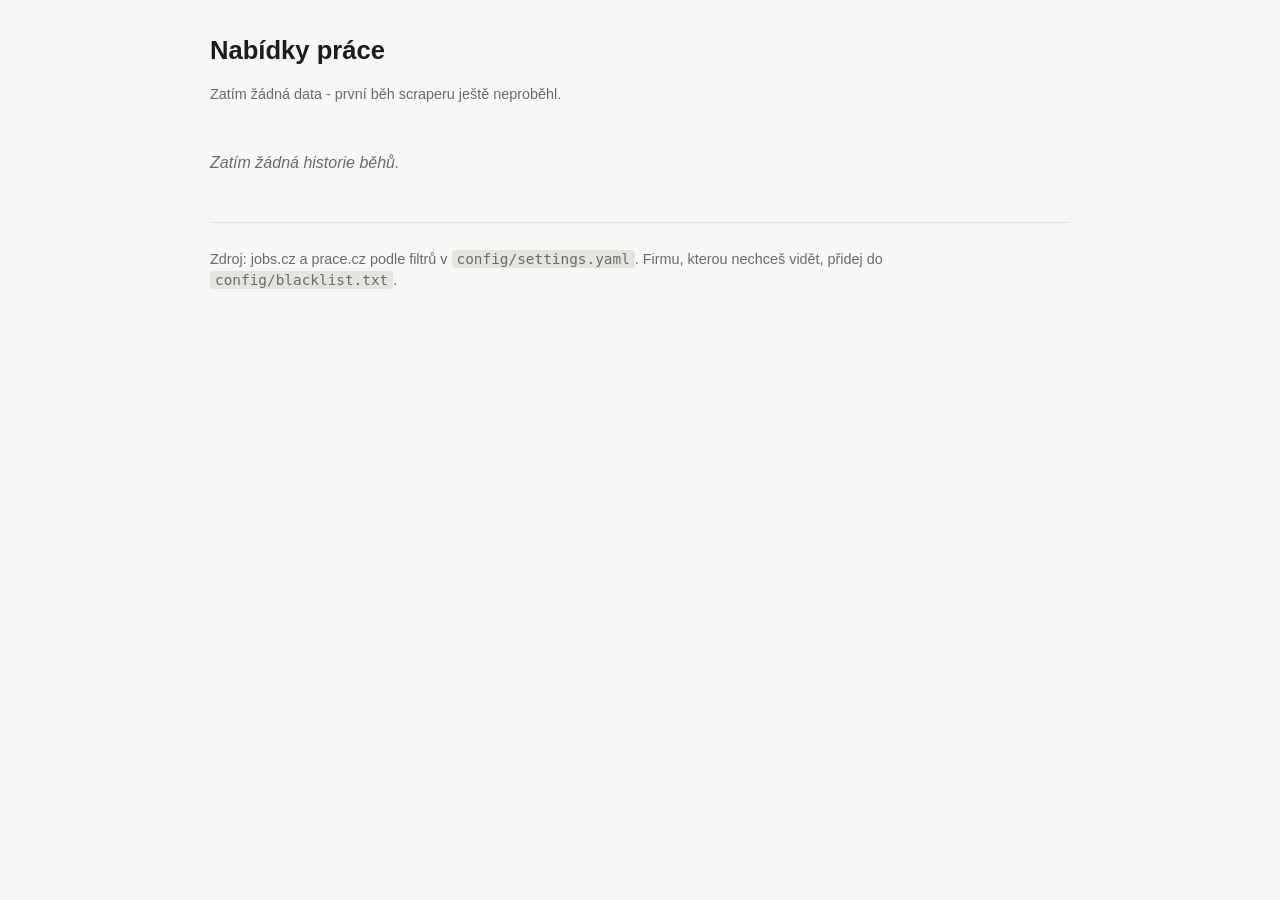
==== site/index.html @ 8fa815a4 "Add job offer watcher for jobs.cz and prace.cz - Scraper tracks previously-seen offer IDs (not exact" ====
<!doctype html>
<html lang="cs">
<head>
<meta charset="utf-8">
<meta name="viewport" content="width=device-width, initial-scale=1">
<title>Nabídky práce</title>
<link rel="stylesheet" href="style.css">
</head>
<body>
<header>
  <h1>Nabídky práce</h1>
  <p id="meta" class="muted">Načítám...</p>
</header>

<div id="warnings"></div>

<main id="runs"></main>

<footer class="muted">
  <p>
    Zdroj: jobs.cz a prace.cz podle filtrů v <code>config/settings.yaml</code>.
    Firmu, kterou nechceš vidět, přidej do <code>config/blacklist.txt</code>.
  </p>
</footer>

<script src="app.js"></script>
</body>
</html>
---- site/style.css ----
:root {
  --bg: #f7f7f5;
  --card: #ffffff;
  --text: #1c1c1c;
  --muted: #6b6b6b;
  --border: #e4e4e0;
  --accent: #b45309;
  --badge-jobscz: #1d4ed8;
  --badge-pracecz: #0f766e;
  --warn-bg: #fef3c7;
  --warn-text: #92400e;
}

@media (prefers-color-scheme: dark) {
  :root {
    --bg: #16161a;
    --card: #1f1f24;
    --text: #eaeaea;
    --muted: #9a9a9a;
    --border: #333338;
    --accent: #f59e0b;
    --badge-jobscz: #60a5fa;
    --badge-pracecz: #2dd4bf;
    --warn-bg: #3f2d05;
    --warn-text: #fcd34d;
  }
}

* { box-sizing: border-box; }

body {
  margin: 0;
  padding: 0 16px 48px;
  background: var(--bg);
  color: var(--text);
  font-family: -apple-system, BlinkMacSystemFont, "Segoe UI", Roboto, sans-serif;
  line-height: 1.45;
}

header {
  max-width: 860px;
  margin: 0 auto;
  padding: 32px 0 8px;
}

h1 { margin: 0 0 4px; font-size: 1.6rem; }

.muted { color: var(--muted); font-size: 0.9rem; }

main, #warnings { max-width: 860px; margin: 0 auto; }

.warning-banner {
  background: var(--warn-bg);
  color: var(--warn-text);
  border-radius: 8px;
  padding: 10px 14px;
  margin: 12px 0;
  font-size: 0.9rem;
}

.run-group {
  margin-top: 28px;
}

.run-group h2 {
  font-size: 1rem;
  font-weight: 600;
  color: var(--muted);
  border-bottom: 1px solid var(--border);
  padding-bottom: 6px;
  margin-bottom: 10px;
}

.offer {
  display: block;
  background: var(--card);
  border: 1px solid var(--border);
  border-radius: 10px;
  padding: 12px 14px;
  margin-bottom: 8px;
  text-decoration: none;
  color: var(--text);
}

.offer:hover { border-color: var(--accent); }

.offer-title { font-weight: 600; margin-bottom: 2px; }

.offer-meta { font-size: 0.85rem; color: var(--muted); }

.badge {
  display: inline-block;
  font-size: 0.72rem;
  font-weight: 600;
  padding: 1px 7px;
  border-radius: 999px;
  color: #fff;
  margin-right: 6px;
  vertical-align: middle;
}

.badge-jobscz { background: var(--badge-jobscz); }
.badge-pracecz { background: var(--badge-pracecz); }

.empty {
  color: var(--muted);
  font-style: italic;
  padding: 8px 0;
}

footer {
  max-width: 860px;
  margin: 40px auto 0;
  border-top: 1px solid var(--border);
  padding-top: 12px;
  font-size: 0.8rem;
}

code {
  background: var(--border);
  padding: 1px 5px;
  border-radius: 4px;
}
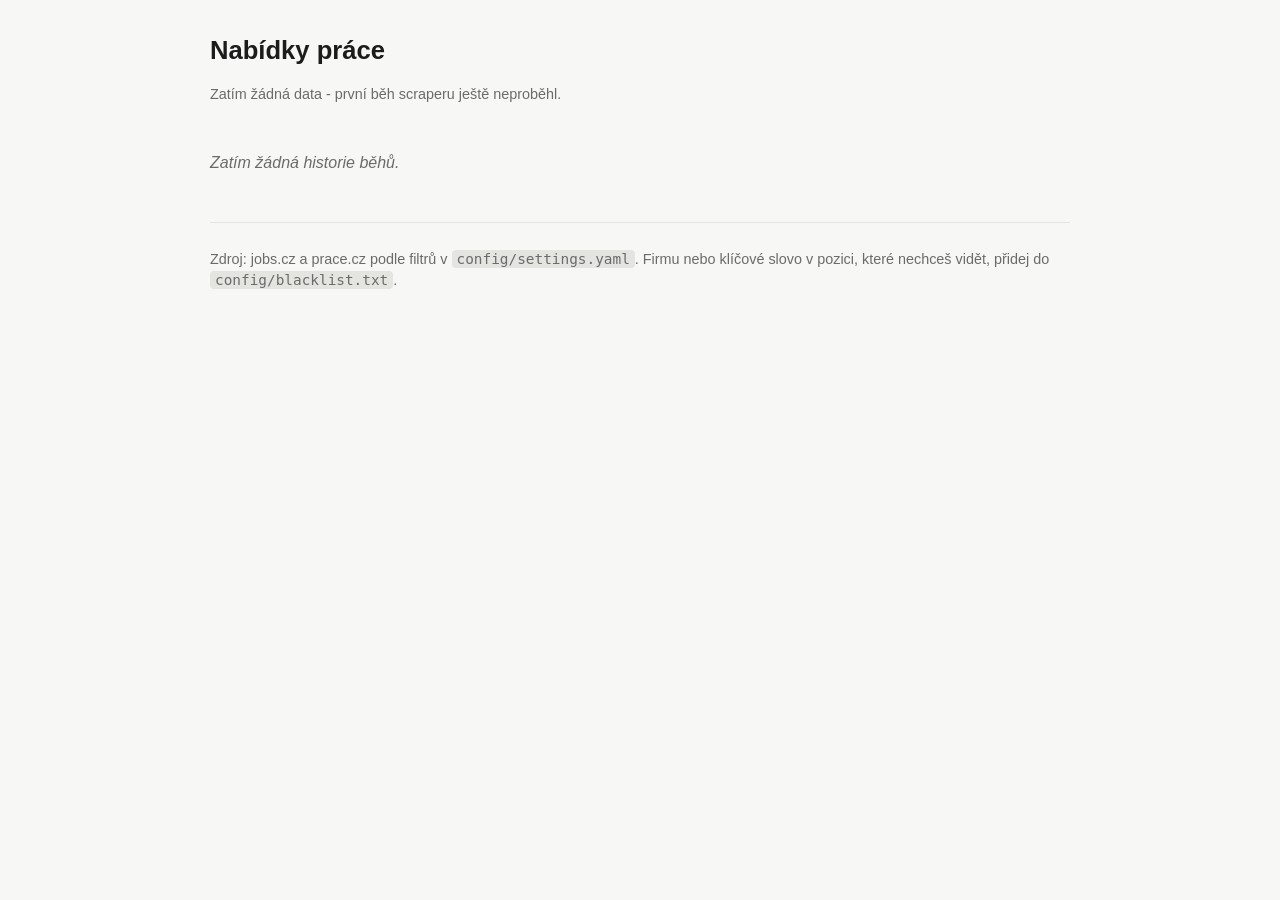
==== commit bb86c465: "Generalize blacklist to match job title as well as employer config/blacklist.txt now blocks an offer" ====
--- a/site/index.html
+++ b/site/index.html
@@ -19,7 +19,7 @@
 <footer class="muted">
   <p>
     Zdroj: jobs.cz a prace.cz podle filtrů v <code>config/settings.yaml</code>.
-    Firmu, kterou nechceš vidět, přidej do <code>config/blacklist.txt</code>.
+    Firmu nebo klíčové slovo v pozici, které nechceš vidět, přidej do <code>config/blacklist.txt</code>.
   </p>
 </footer>
 
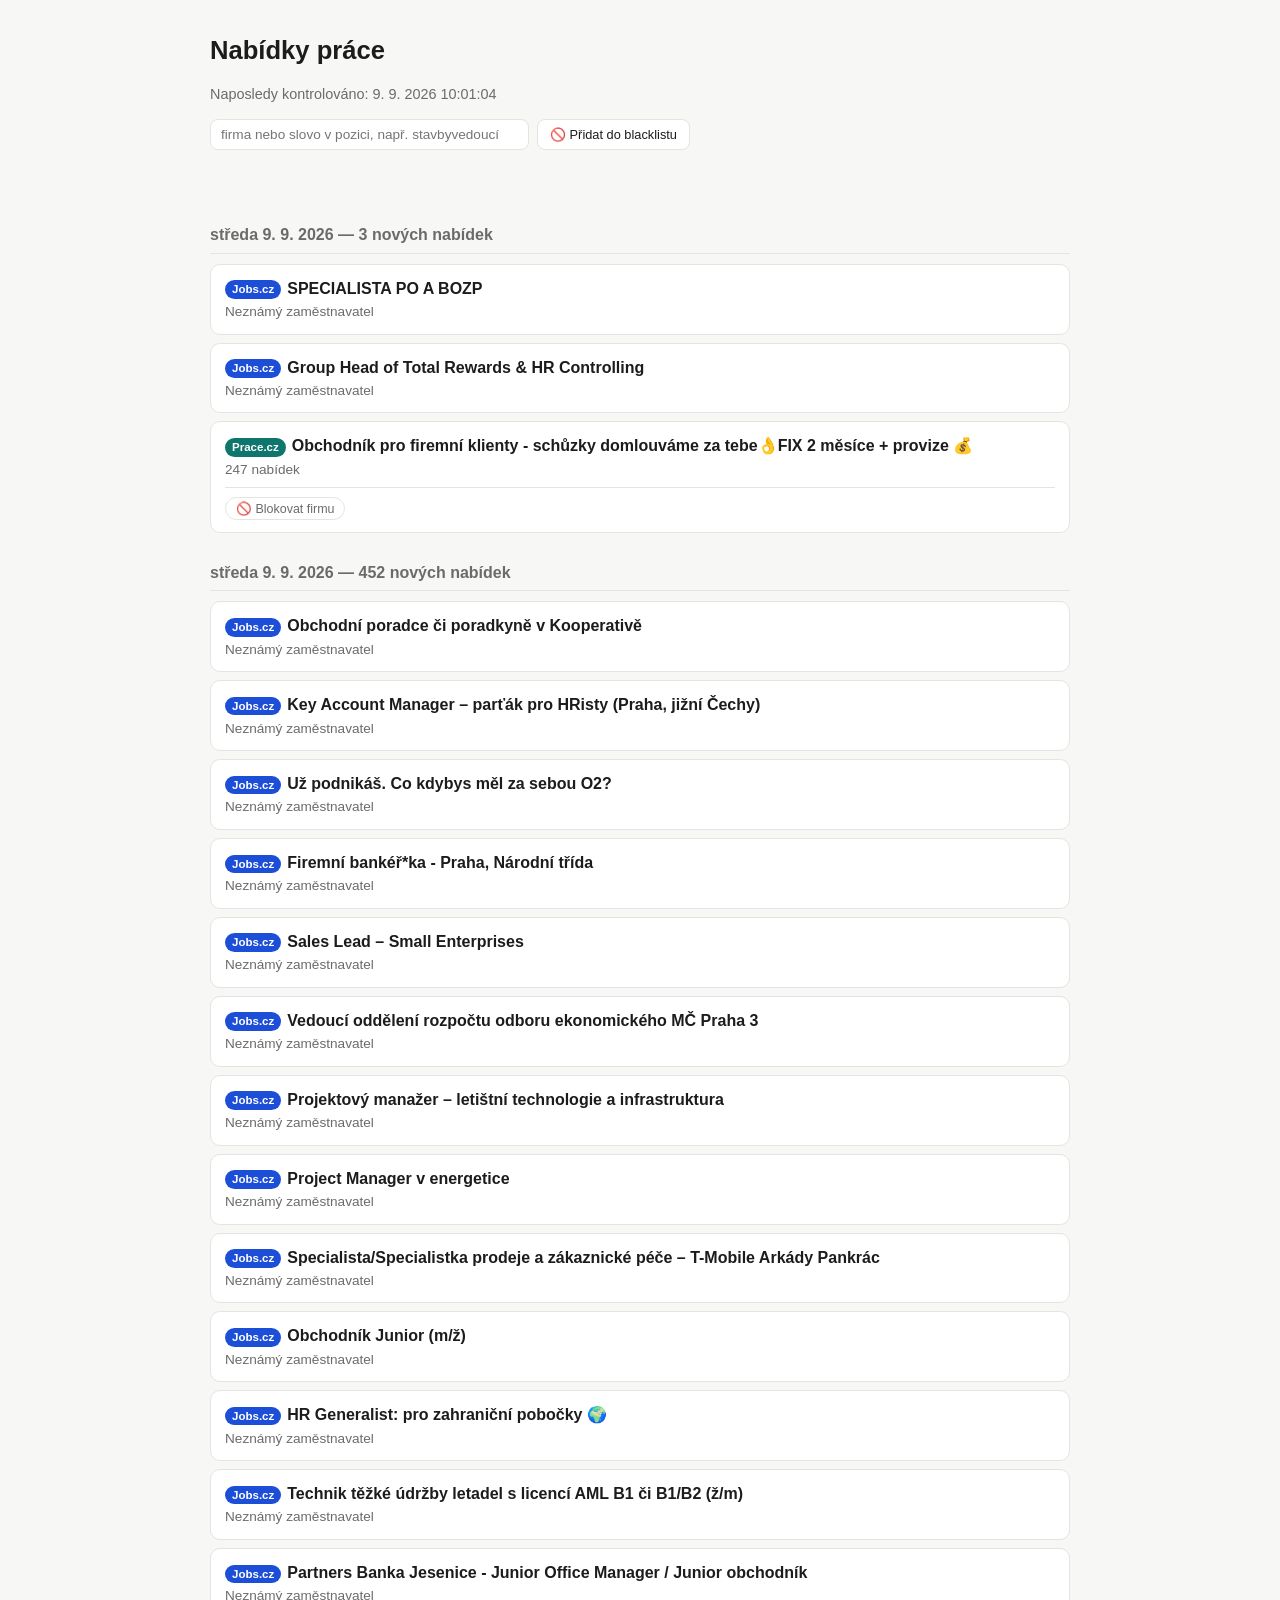
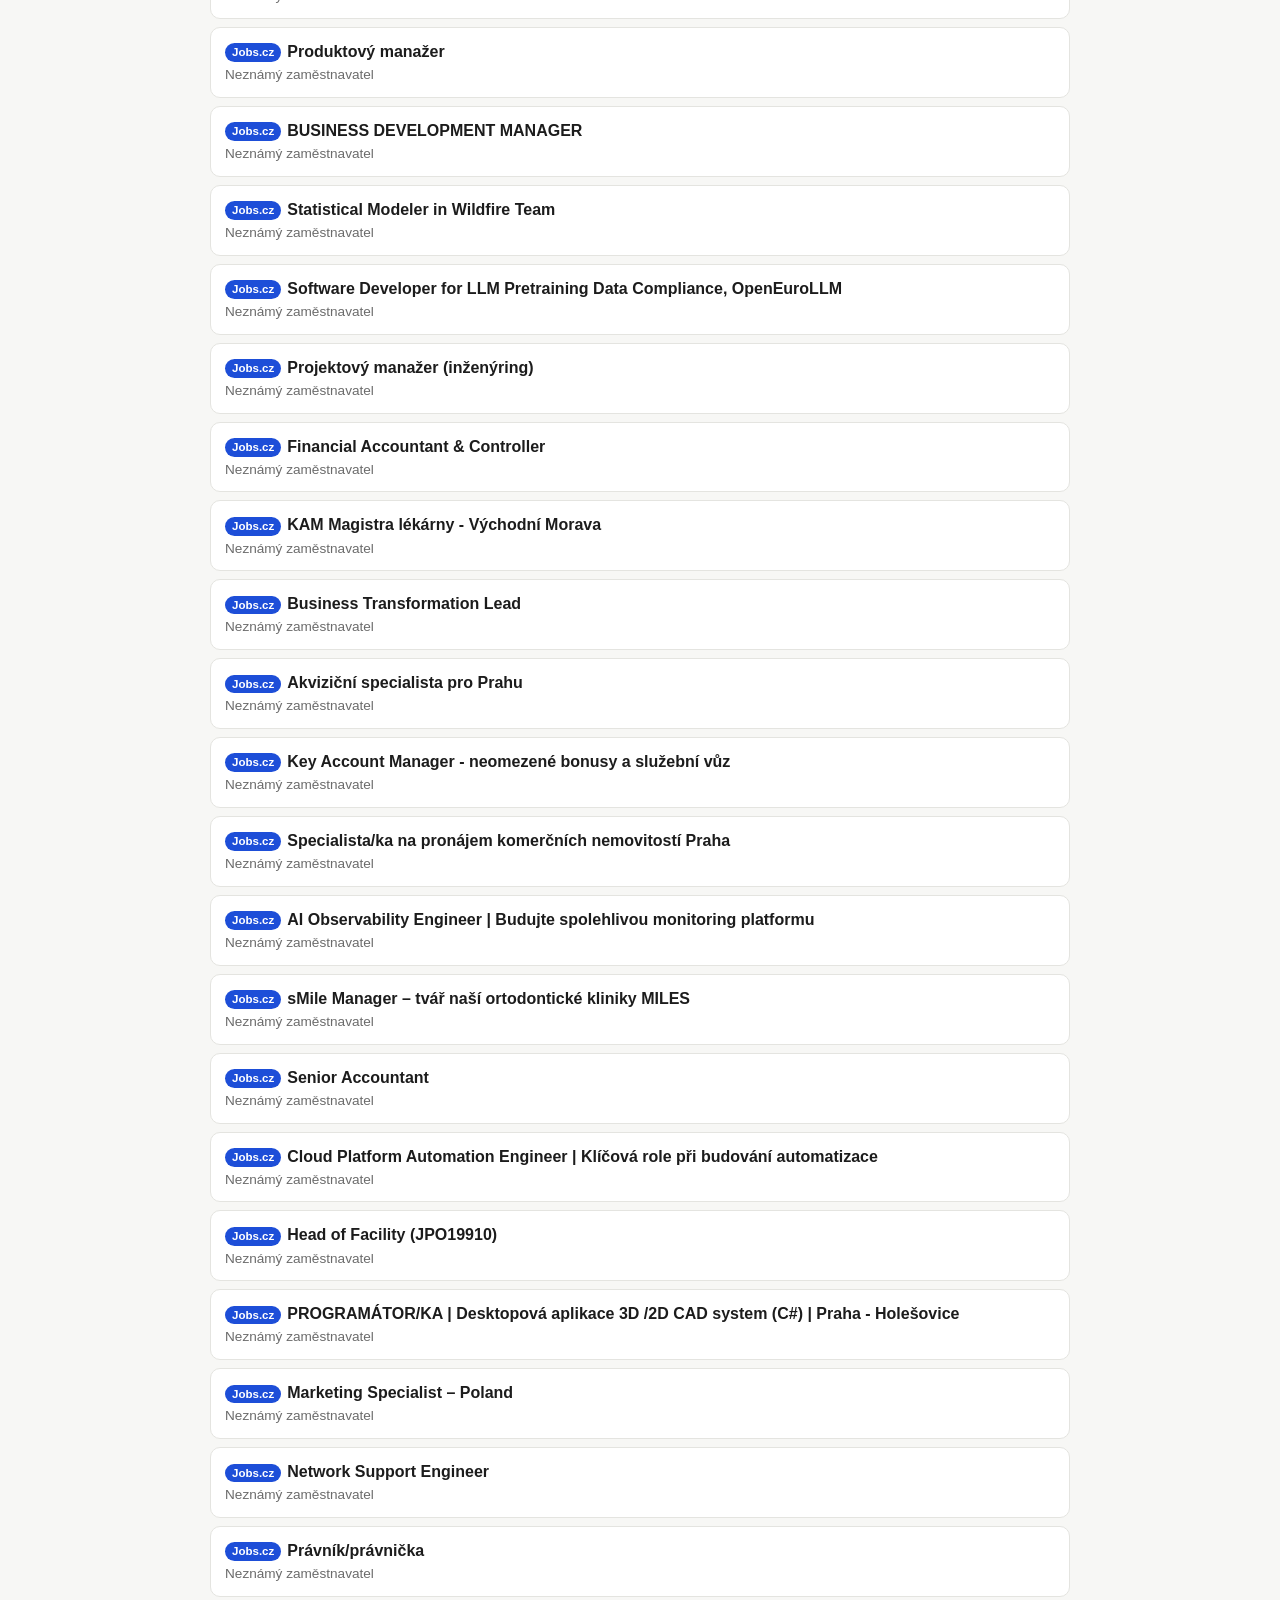
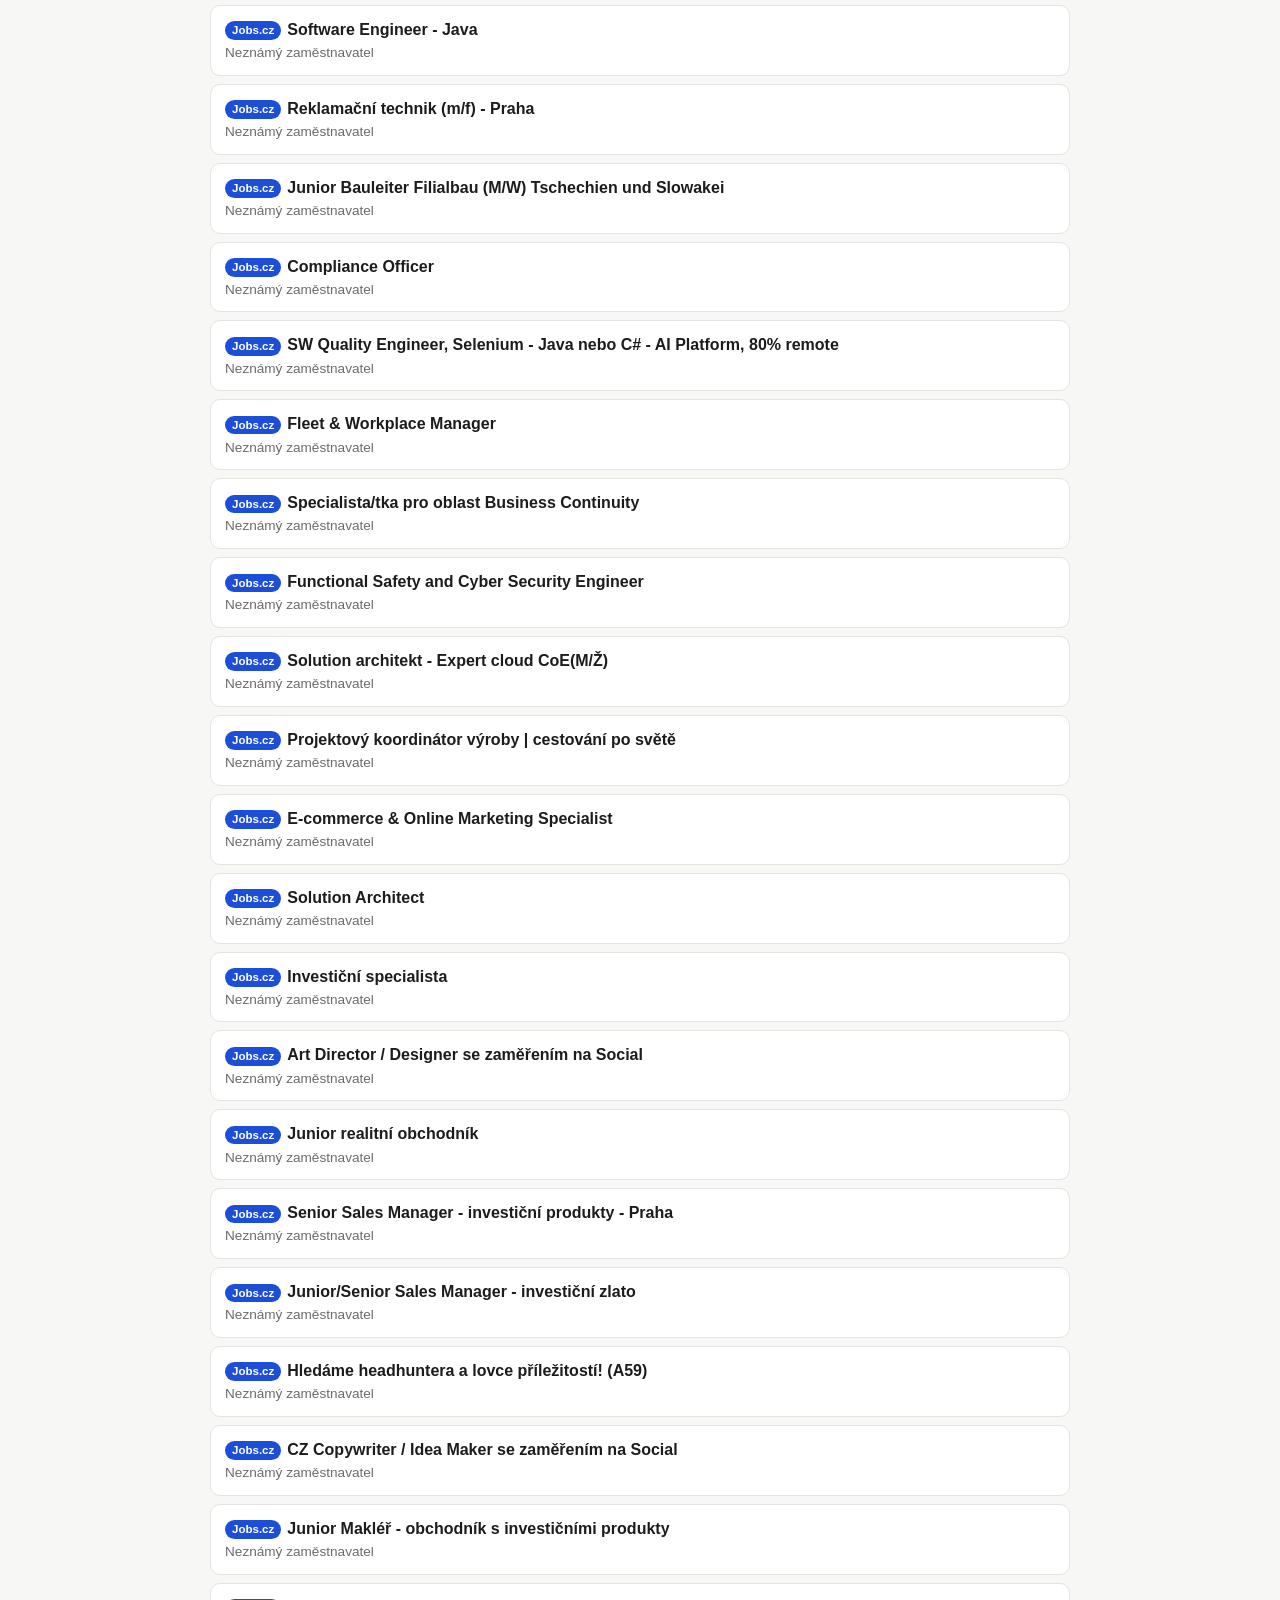
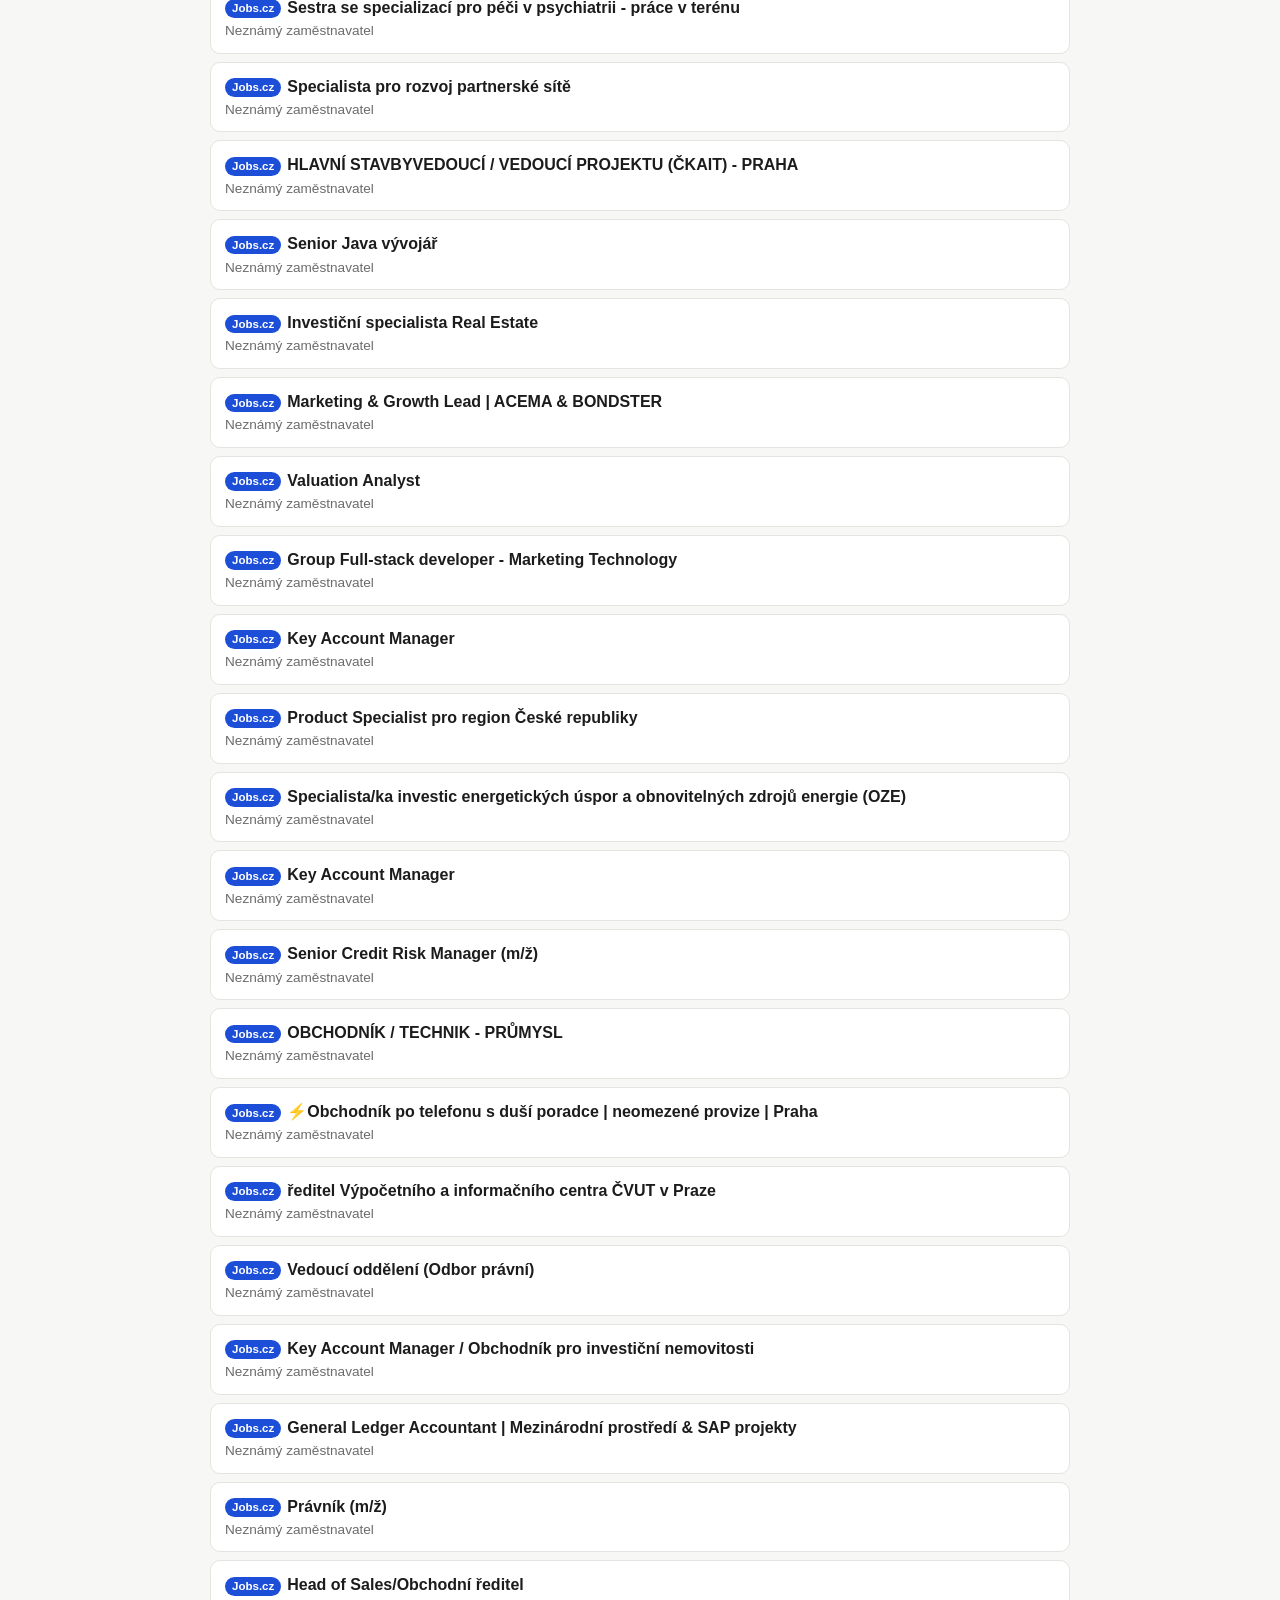
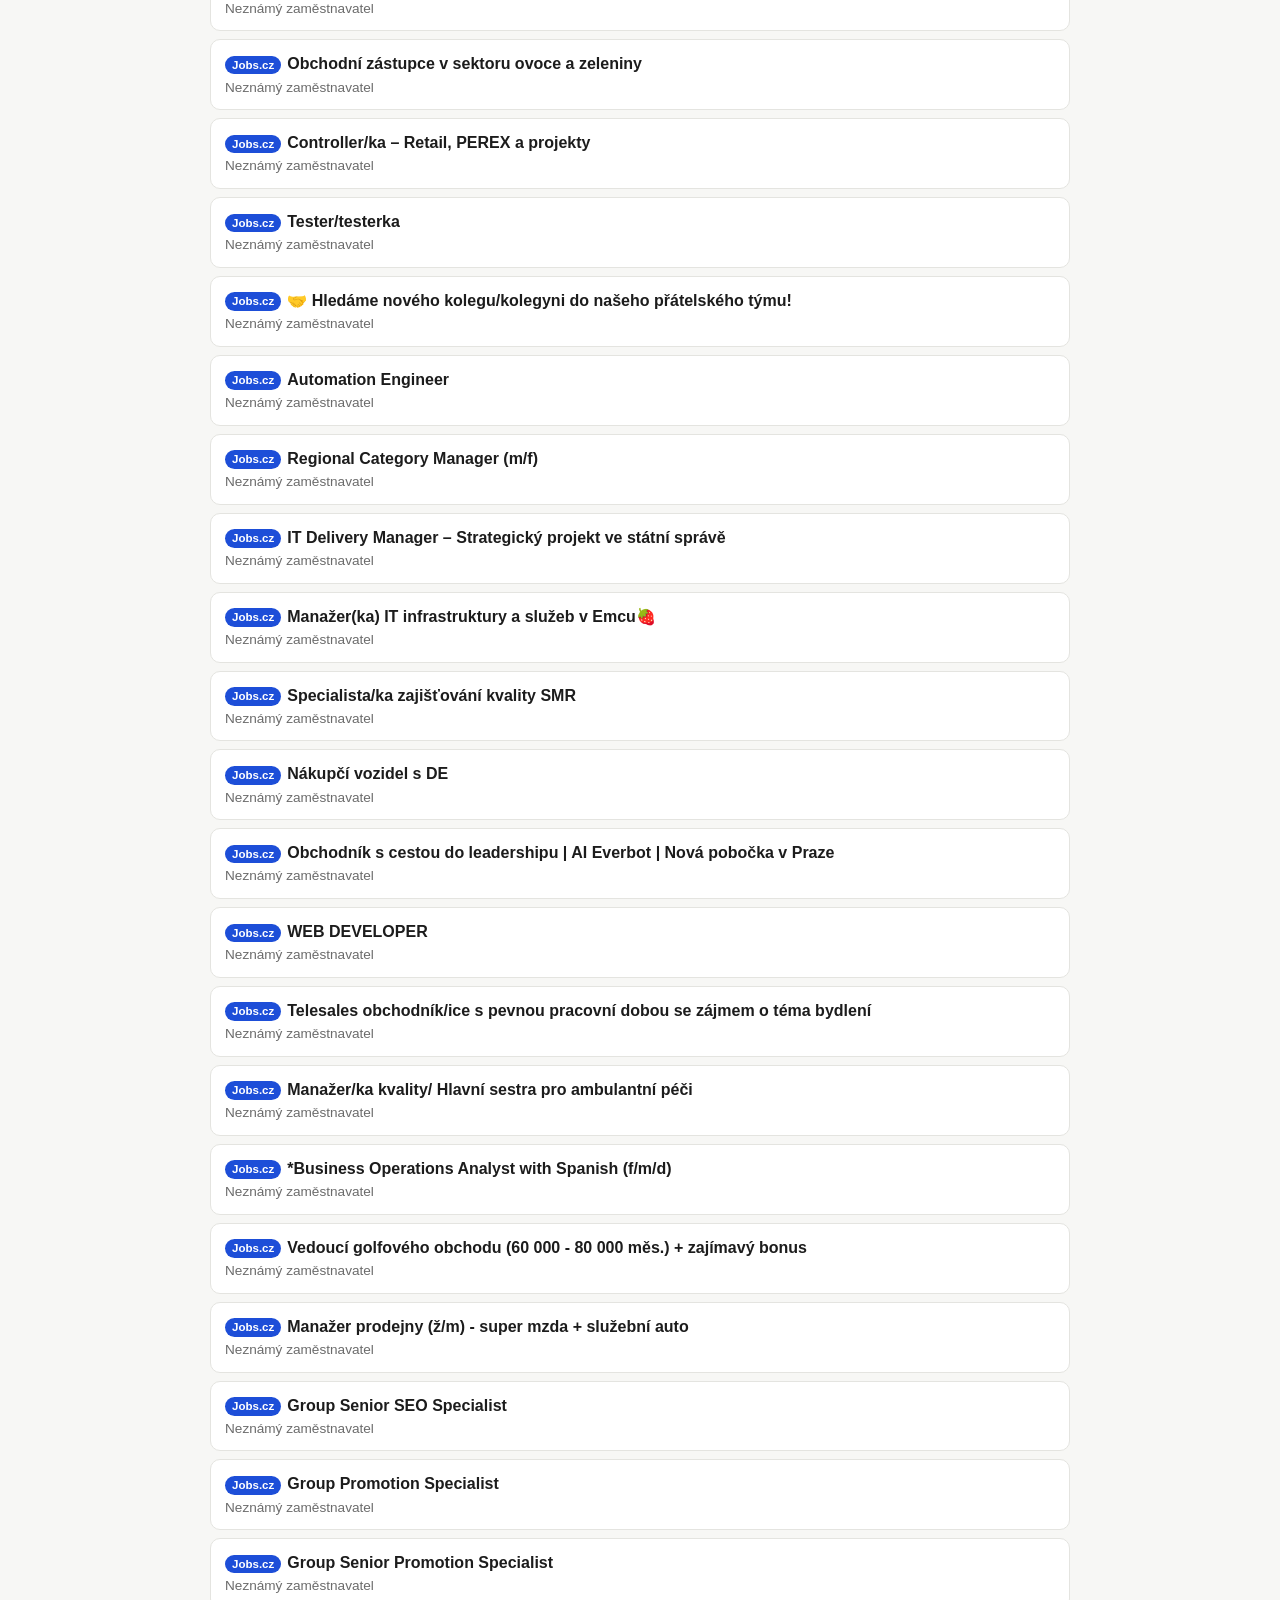
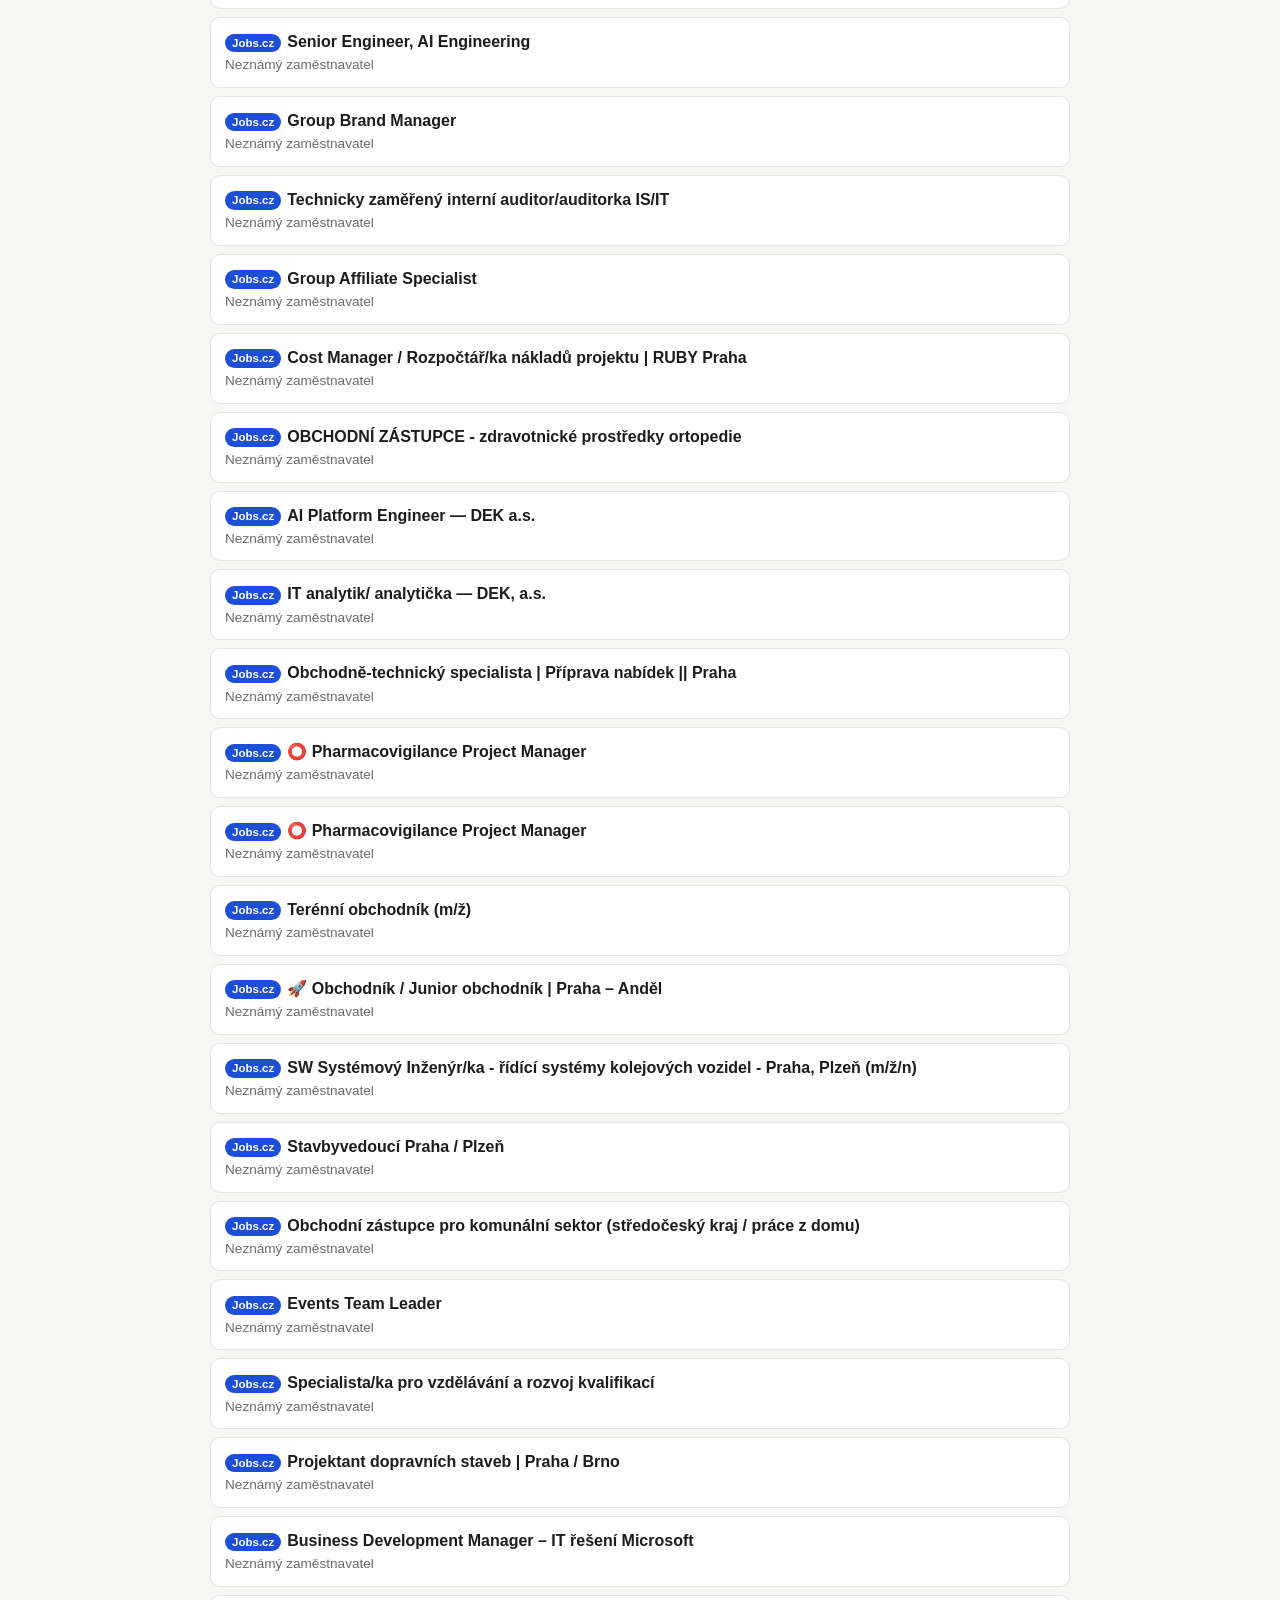
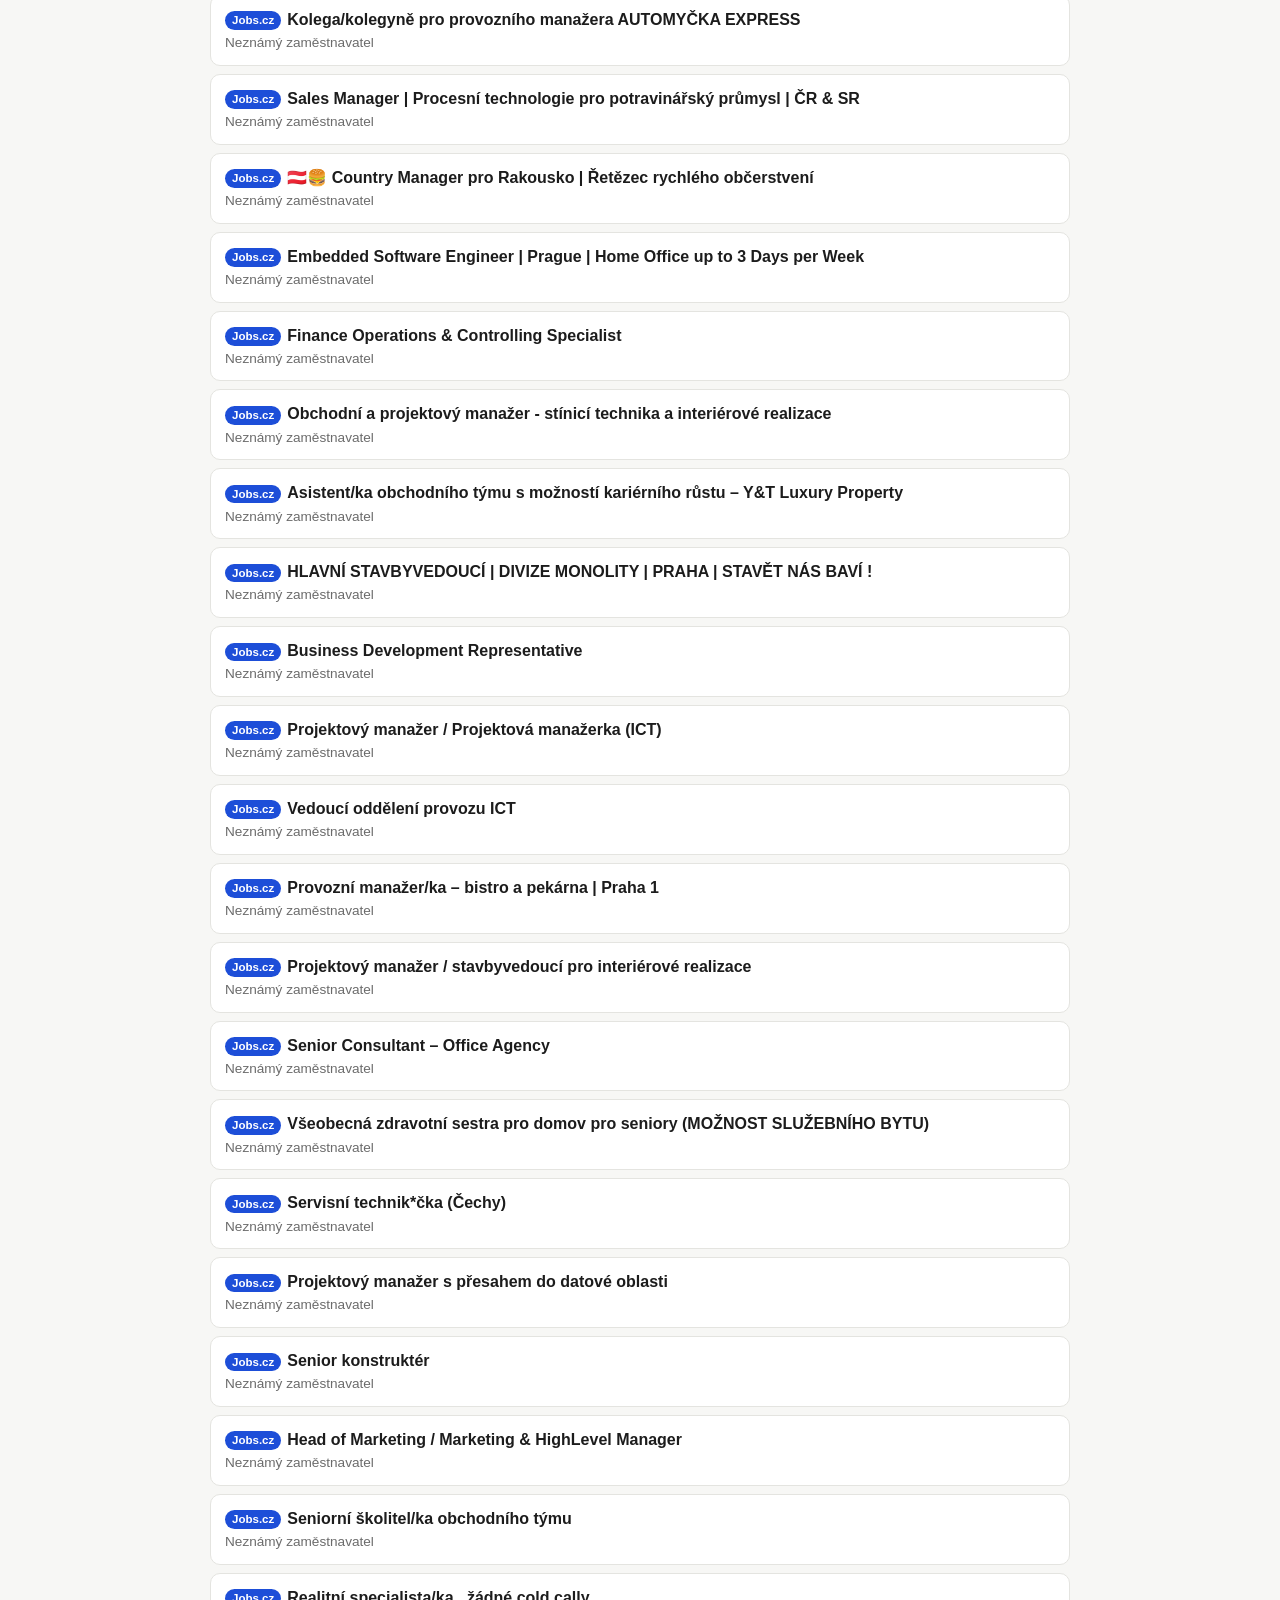
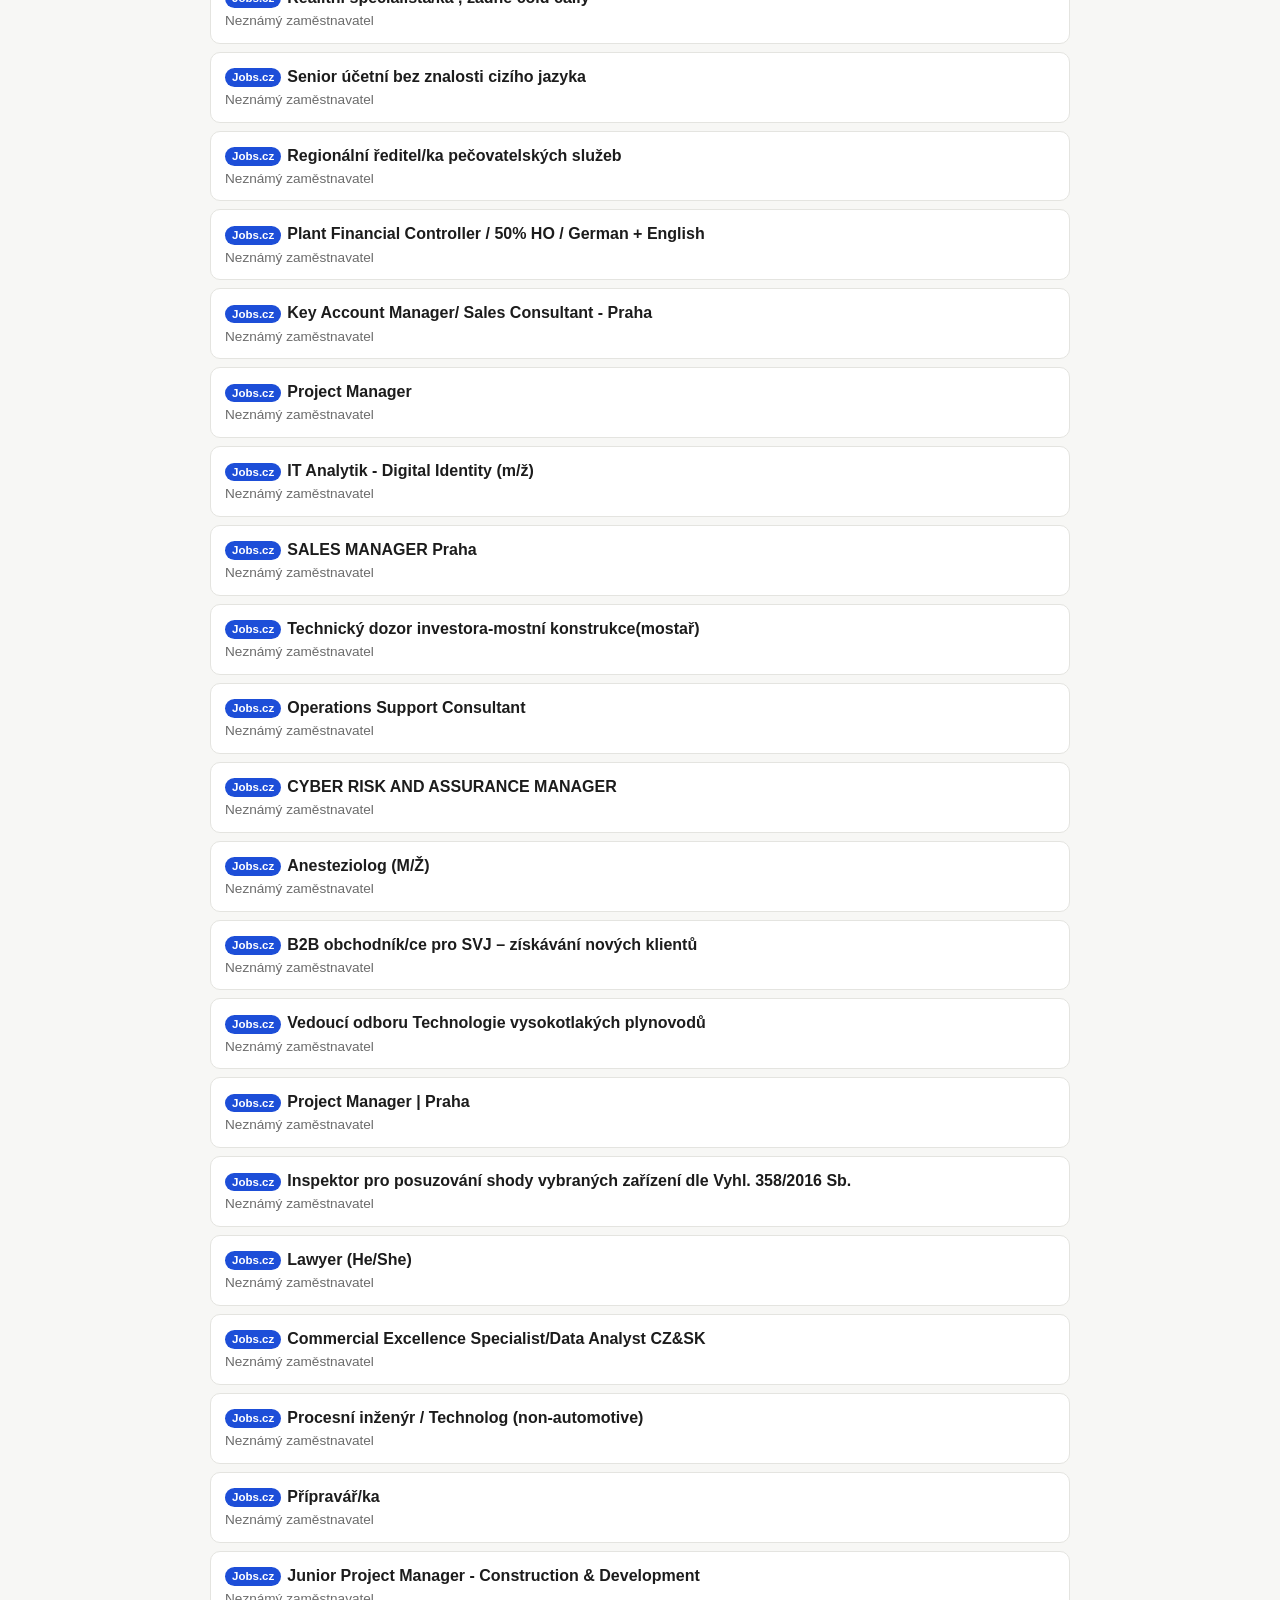
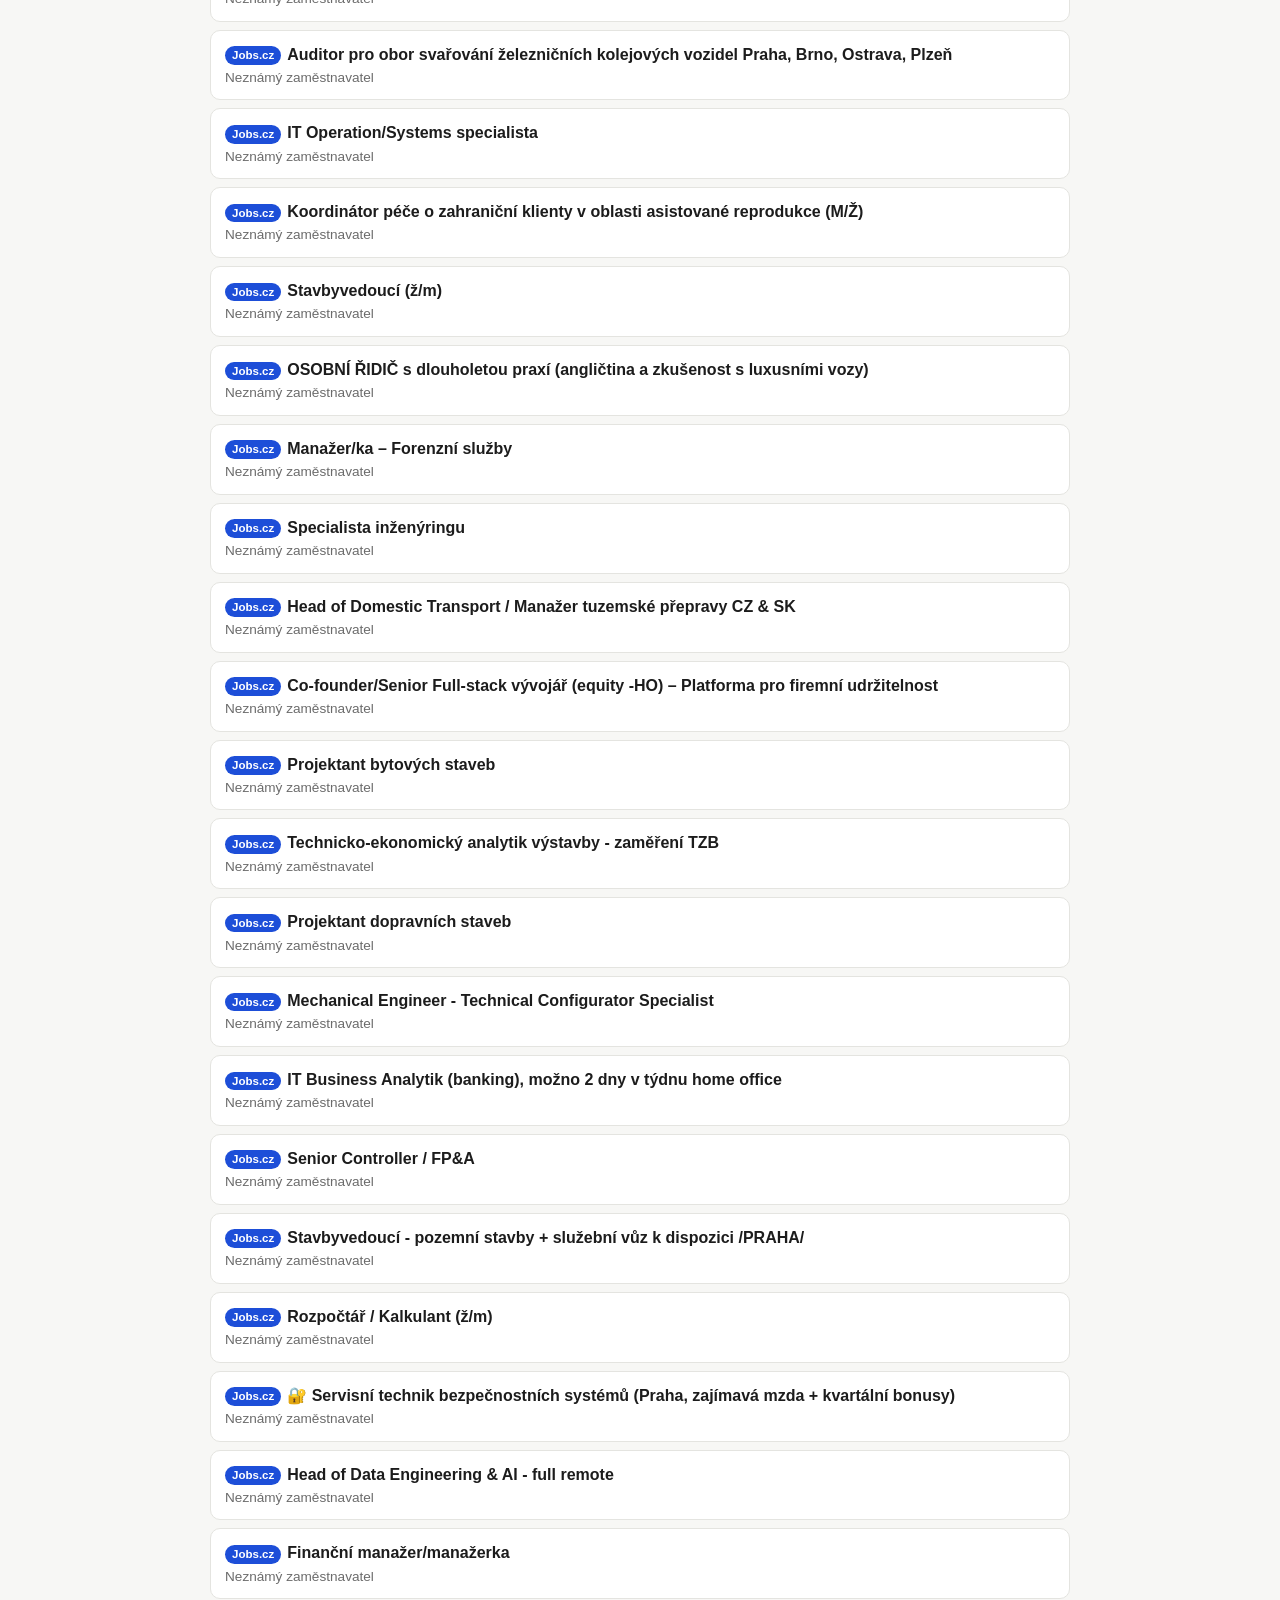
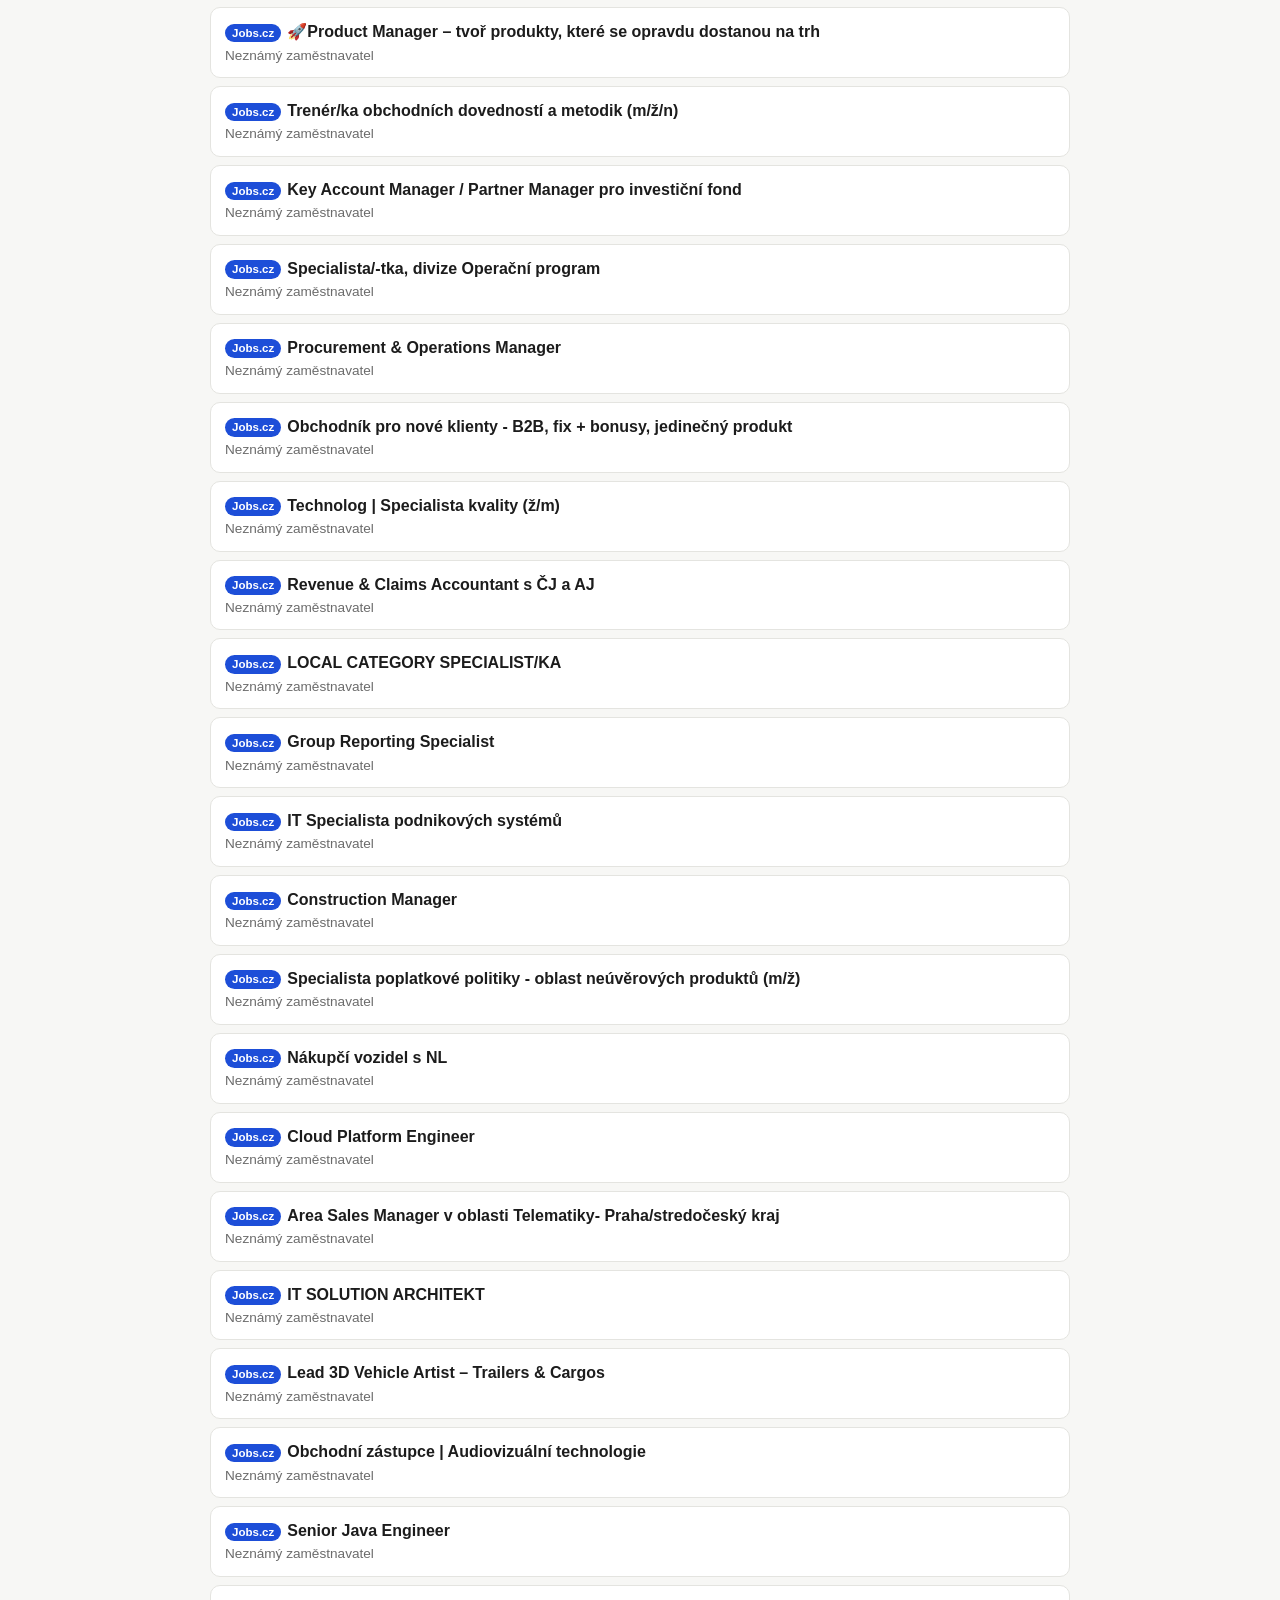
==== commit 678d808d: "Add blacklist quick-add UI and posted-time field on the site - Offer cards now show a "🚫 Blokovat fi" ====
--- a/site/index.html
+++ b/site/index.html
@@ -10,6 +10,11 @@
 <header>
   <h1>Nabídky práce</h1>
   <p id="meta" class="muted">Načítám...</p>
+  <form id="add-keyword-form" class="add-keyword-form">
+    <input id="add-keyword-input" type="text" placeholder="firma nebo slovo v pozici, např. stavbyvedoucí" autocomplete="off">
+    <button type="submit">🚫 Přidat do blacklistu</button>
+  </form>
+  <p id="add-keyword-status" class="muted add-keyword-status"></p>
 </header>
 
 <div id="warnings"></div>
--- a/site/style.css
+++ b/site/style.css
@@ -72,21 +72,74 @@
 }
 
 .offer {
-  display: block;
   background: var(--card);
   border: 1px solid var(--border);
   border-radius: 10px;
   padding: 12px 14px;
   margin-bottom: 8px;
+}
+
+.offer:hover { border-color: var(--accent); }
+
+.offer-link {
+  display: block;
   text-decoration: none;
   color: var(--text);
 }
 
-.offer:hover { border-color: var(--accent); }
-
 .offer-title { font-weight: 600; margin-bottom: 2px; }
 
 .offer-meta { font-size: 0.85rem; color: var(--muted); }
+
+.offer-actions {
+  margin-top: 8px;
+  padding-top: 8px;
+  border-top: 1px solid var(--border);
+}
+
+.block-btn {
+  font-size: 0.78rem;
+  color: var(--muted);
+  background: transparent;
+  border: 1px solid var(--border);
+  border-radius: 999px;
+  padding: 3px 10px;
+  cursor: pointer;
+}
+
+.block-btn:hover { color: var(--text); border-color: var(--accent); }
+
+.add-keyword-form {
+  display: flex;
+  gap: 8px;
+  margin-top: 12px;
+  max-width: 480px;
+}
+
+.add-keyword-form input {
+  flex: 1;
+  padding: 7px 10px;
+  border-radius: 8px;
+  border: 1px solid var(--border);
+  background: var(--card);
+  color: var(--text);
+  font-size: 0.85rem;
+}
+
+.add-keyword-form button {
+  font-size: 0.8rem;
+  padding: 7px 12px;
+  border-radius: 8px;
+  border: 1px solid var(--border);
+  background: var(--card);
+  color: var(--text);
+  cursor: pointer;
+  white-space: nowrap;
+}
+
+.add-keyword-form button:hover { border-color: var(--accent); }
+
+.add-keyword-status { min-height: 1.2em; margin-top: 6px; }
 
 .badge {
   display: inline-block;
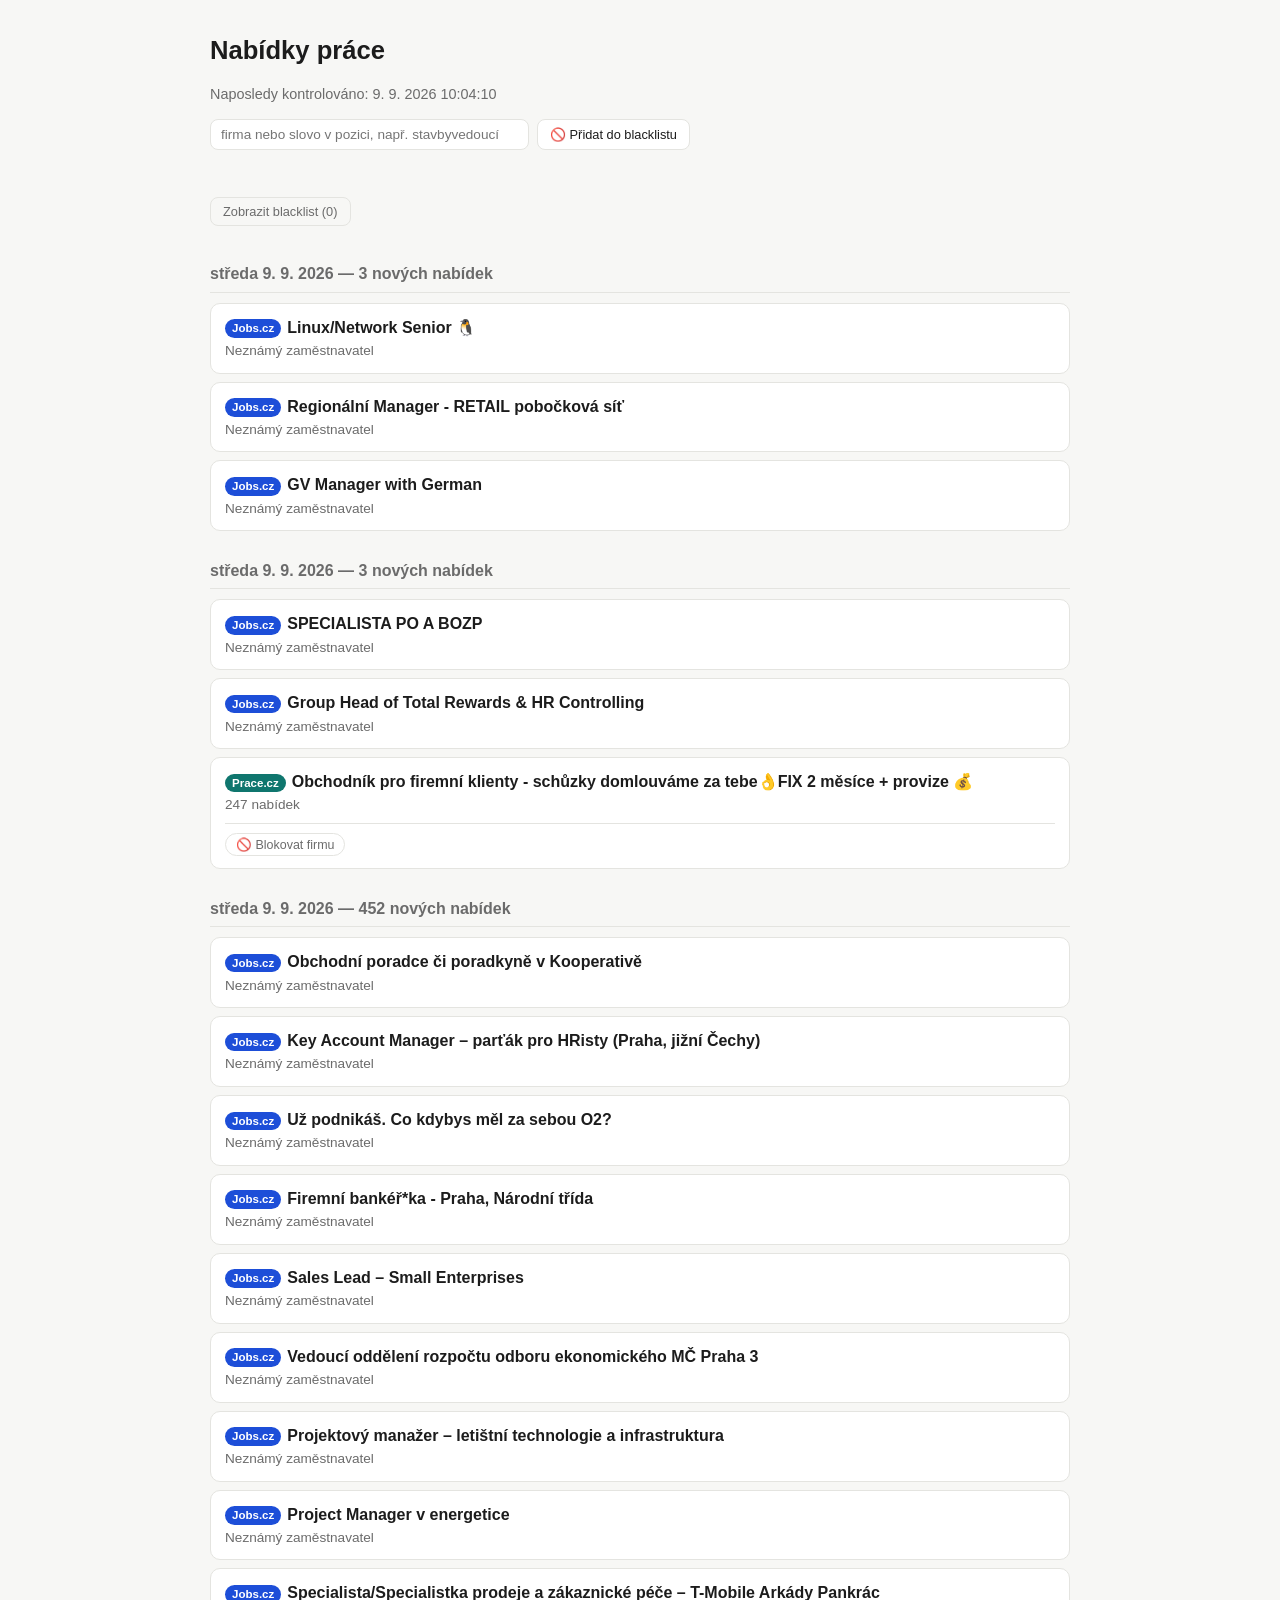
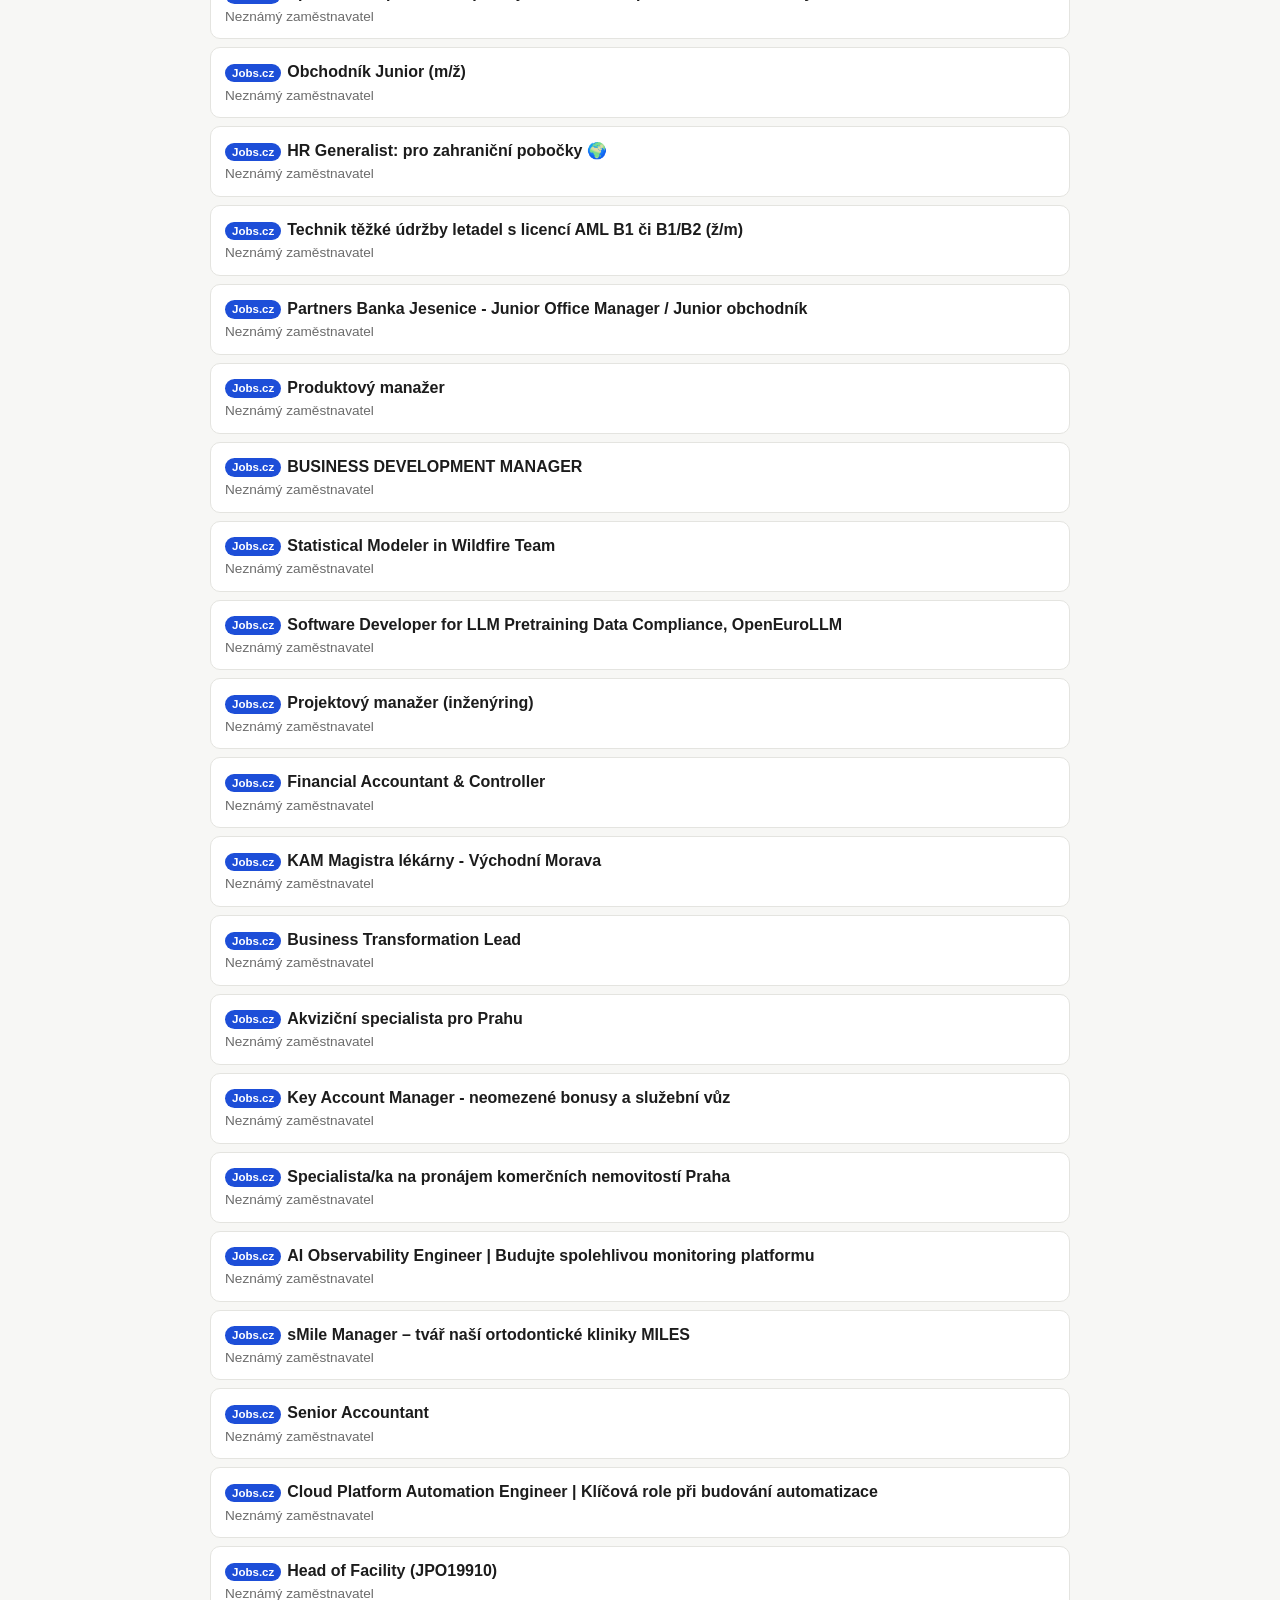
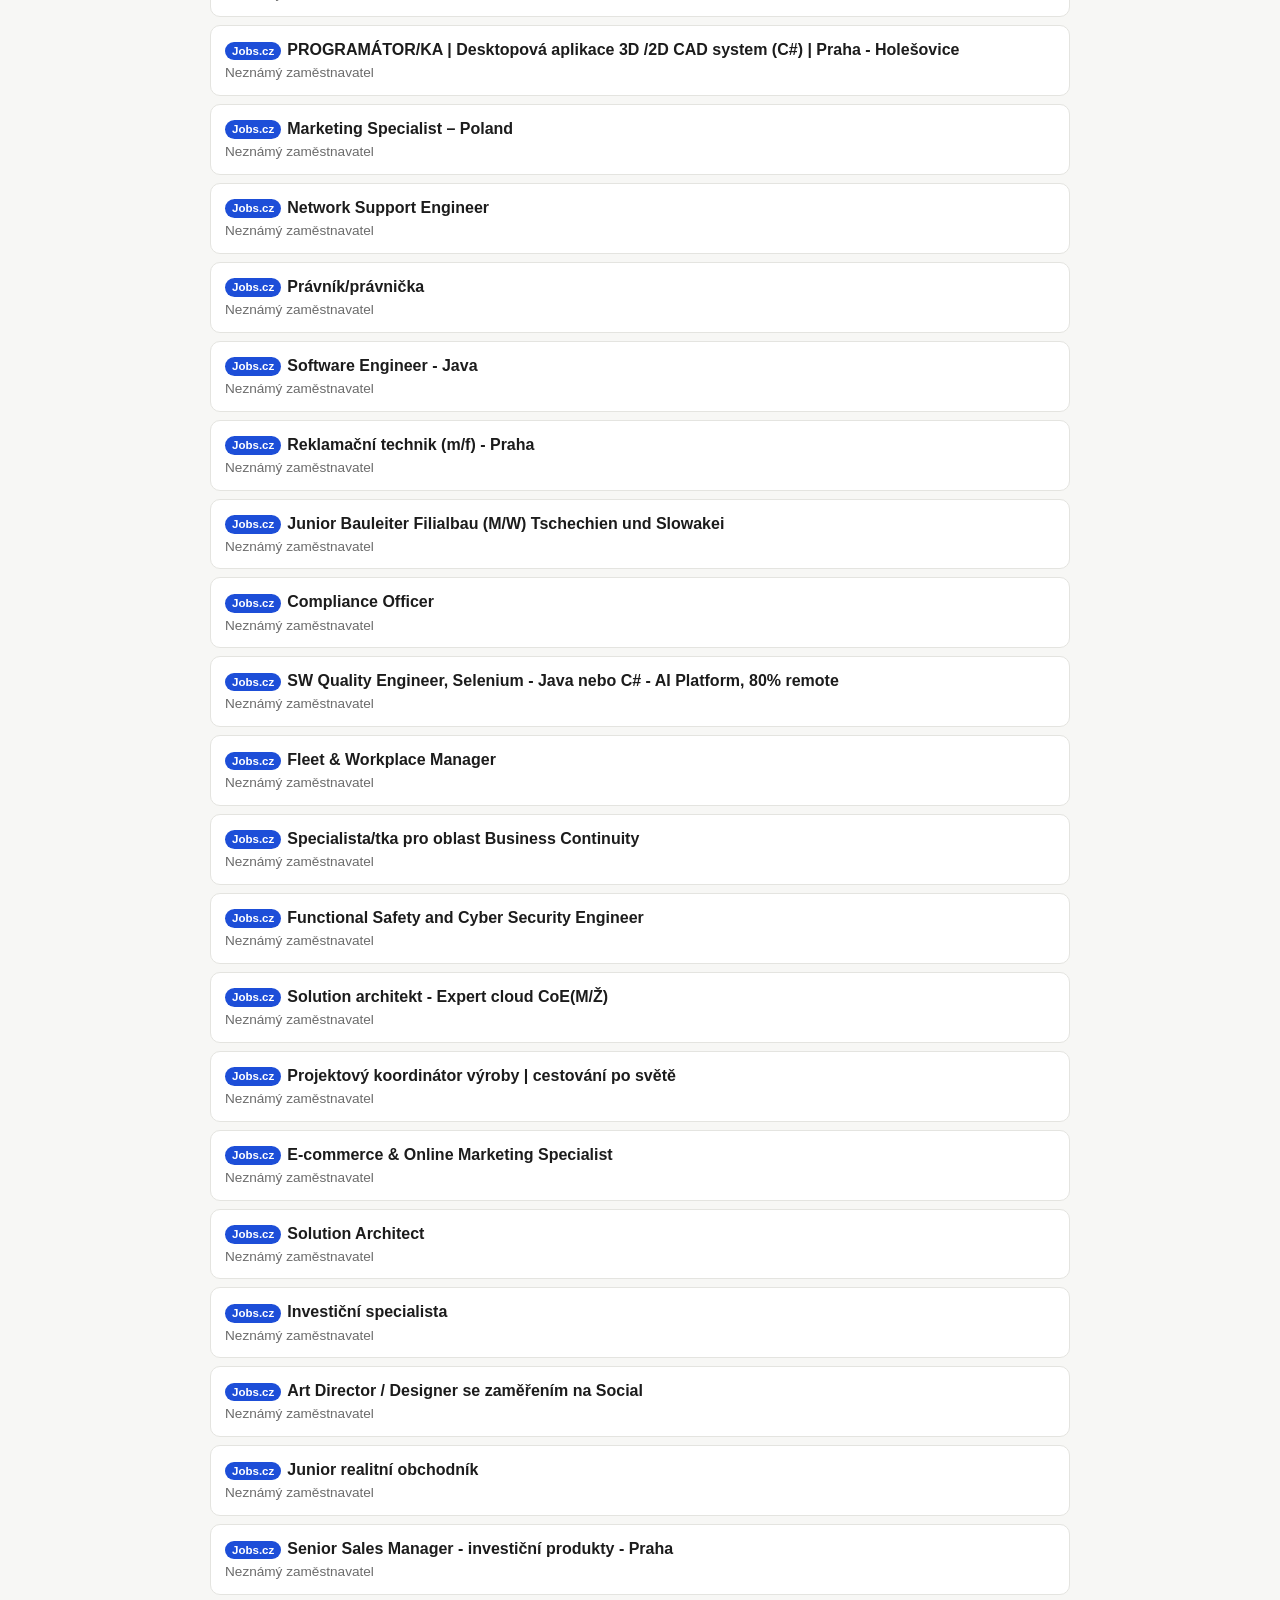
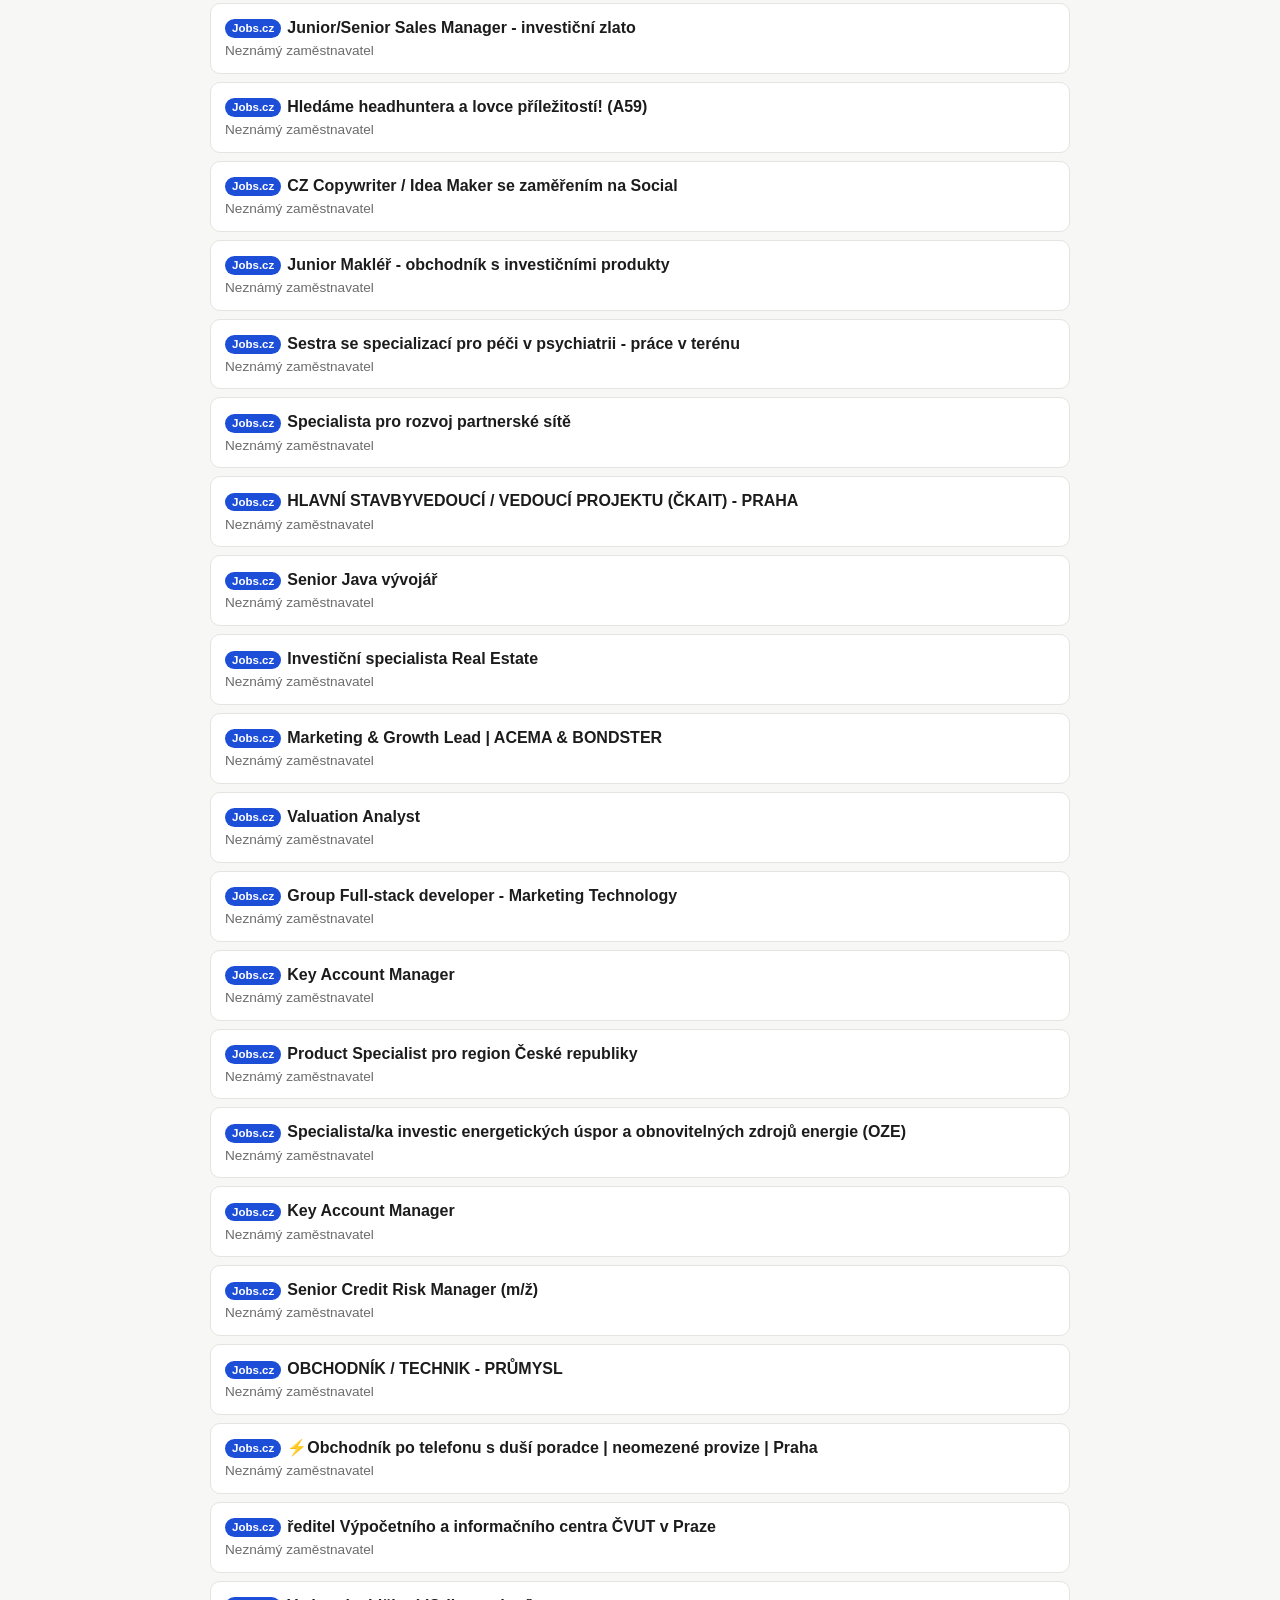
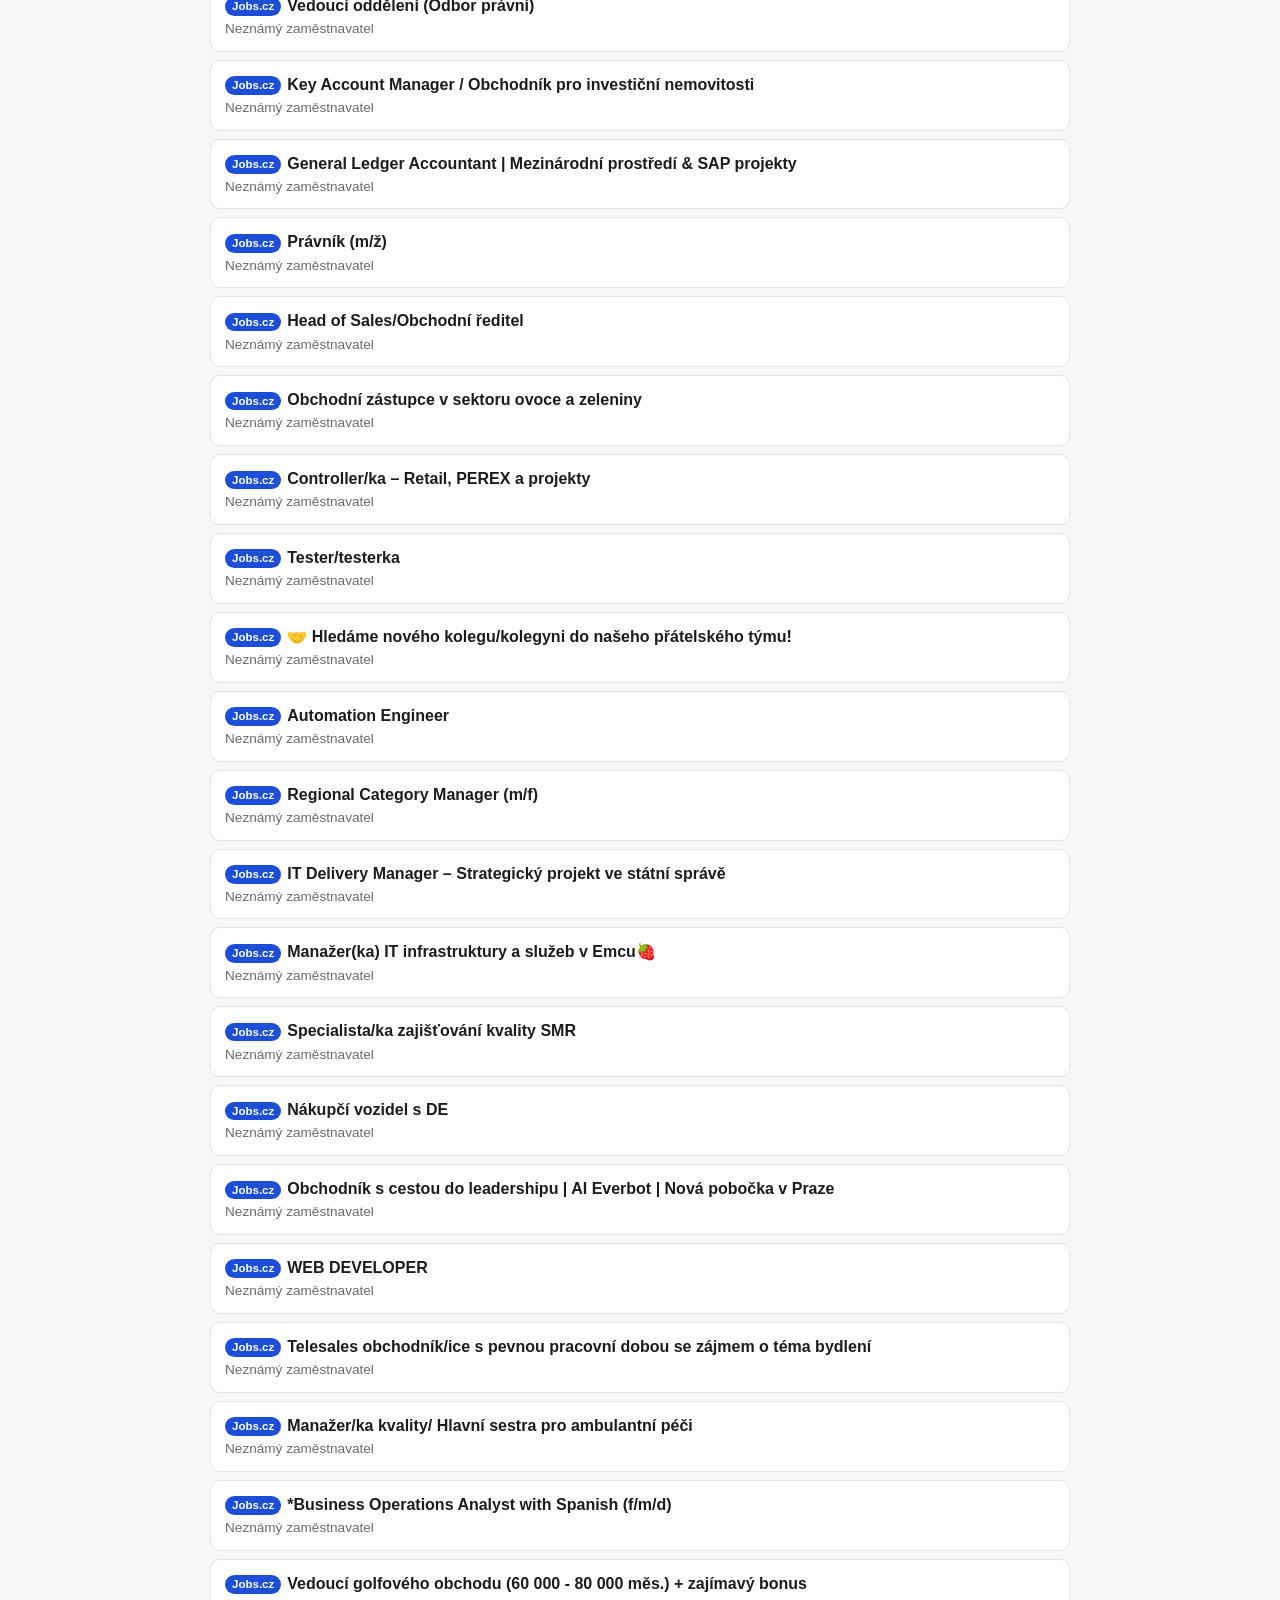
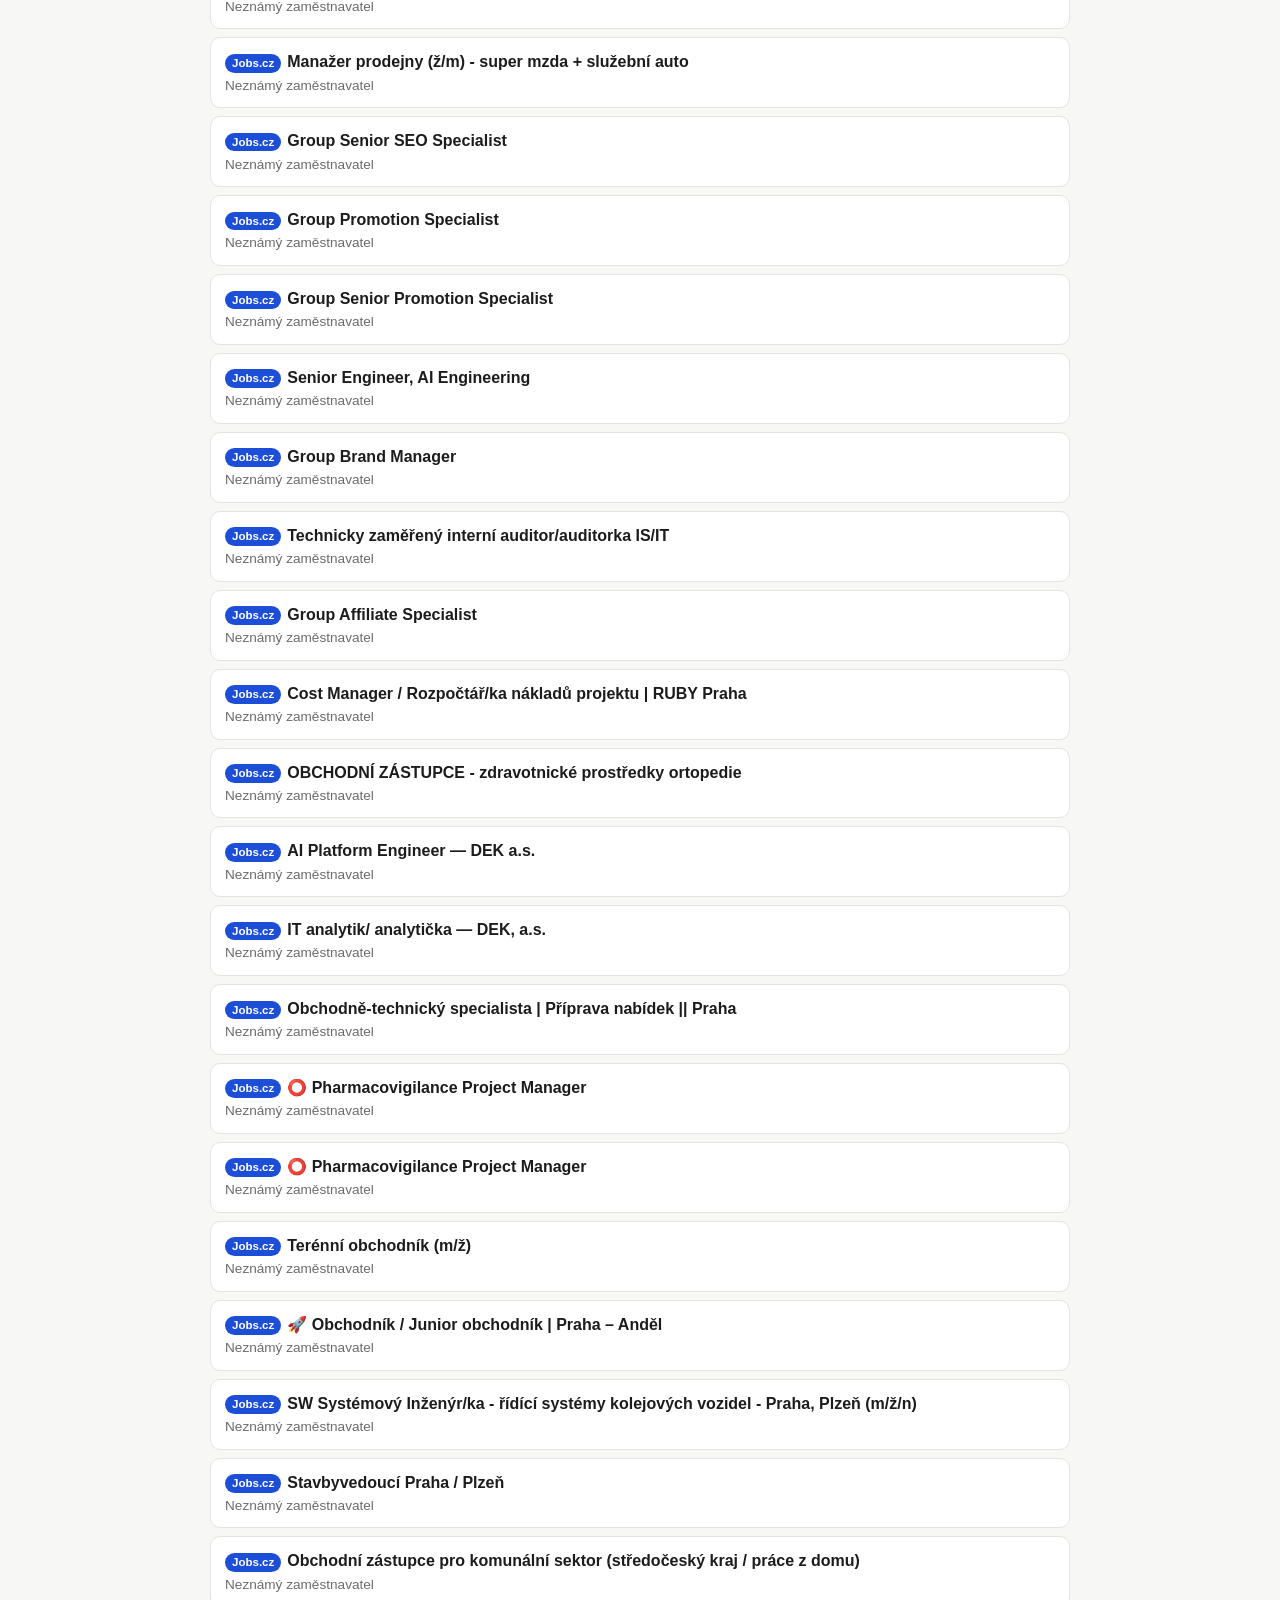
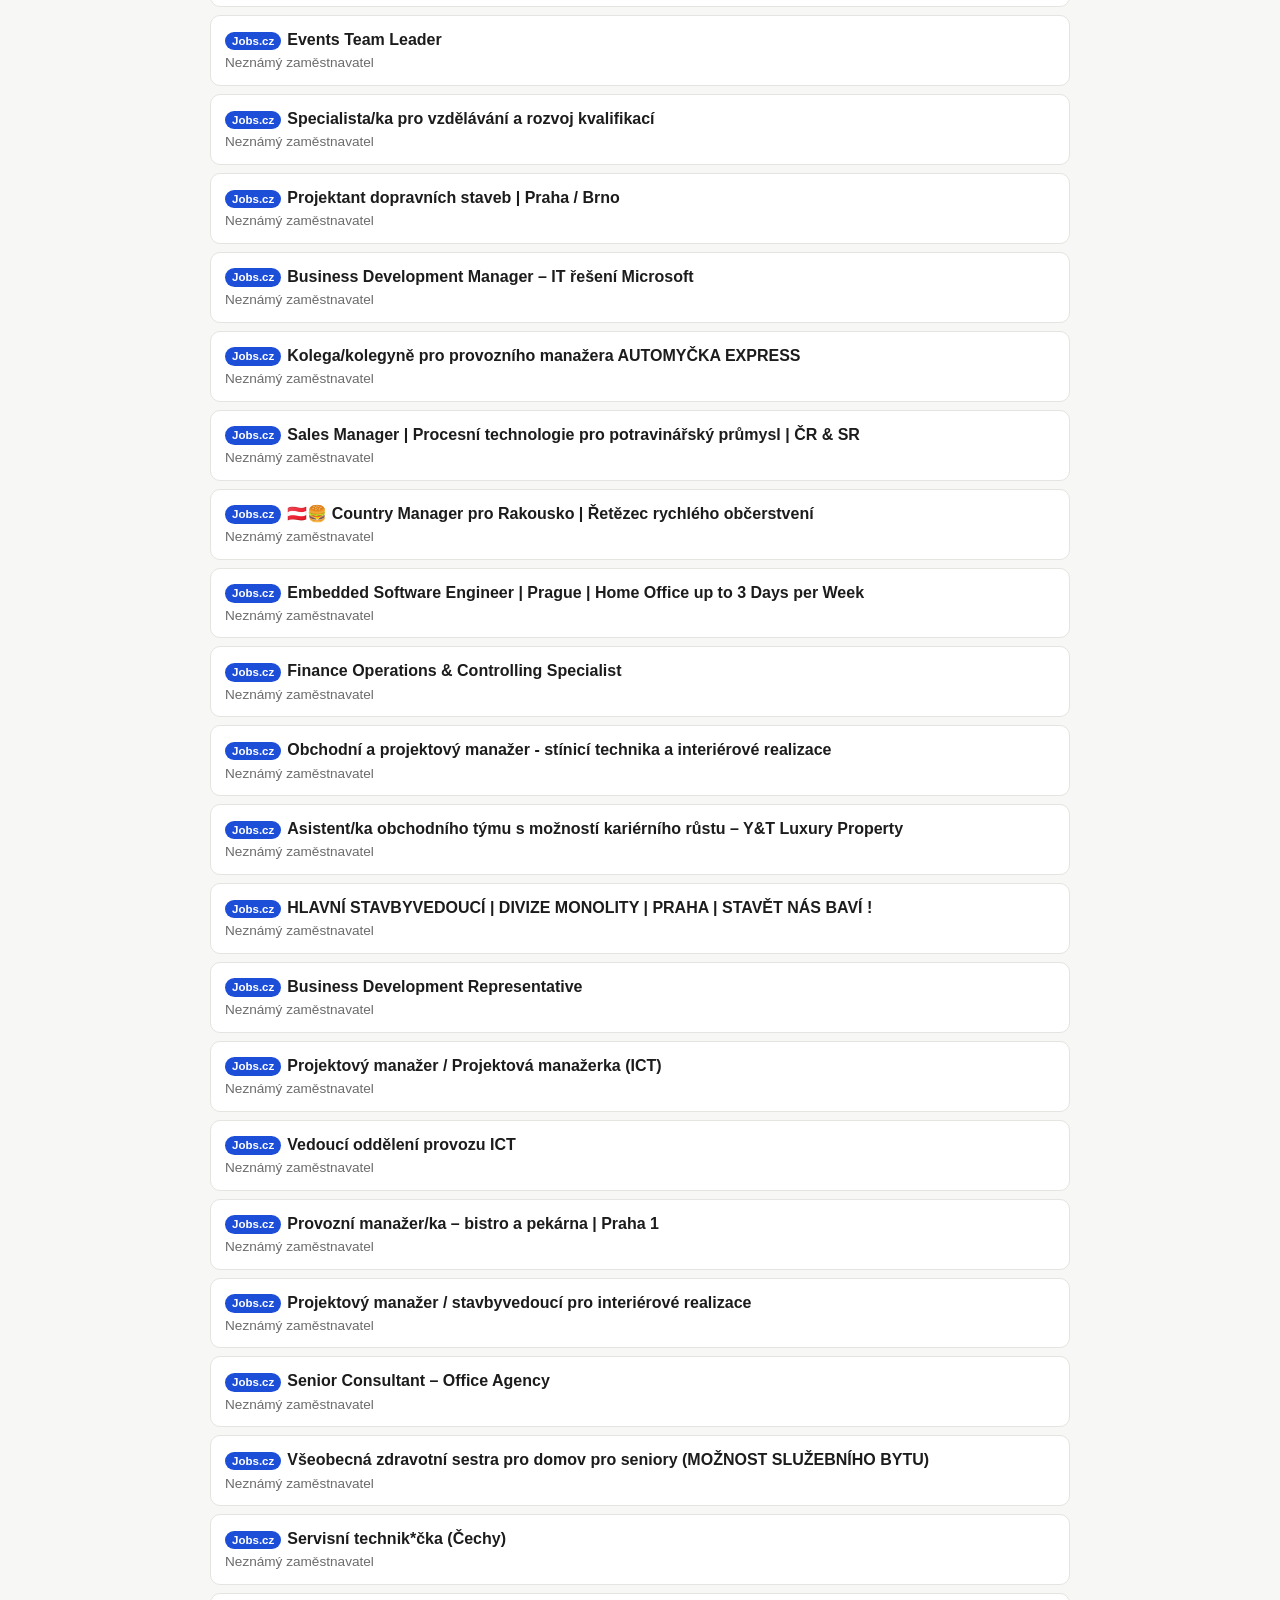
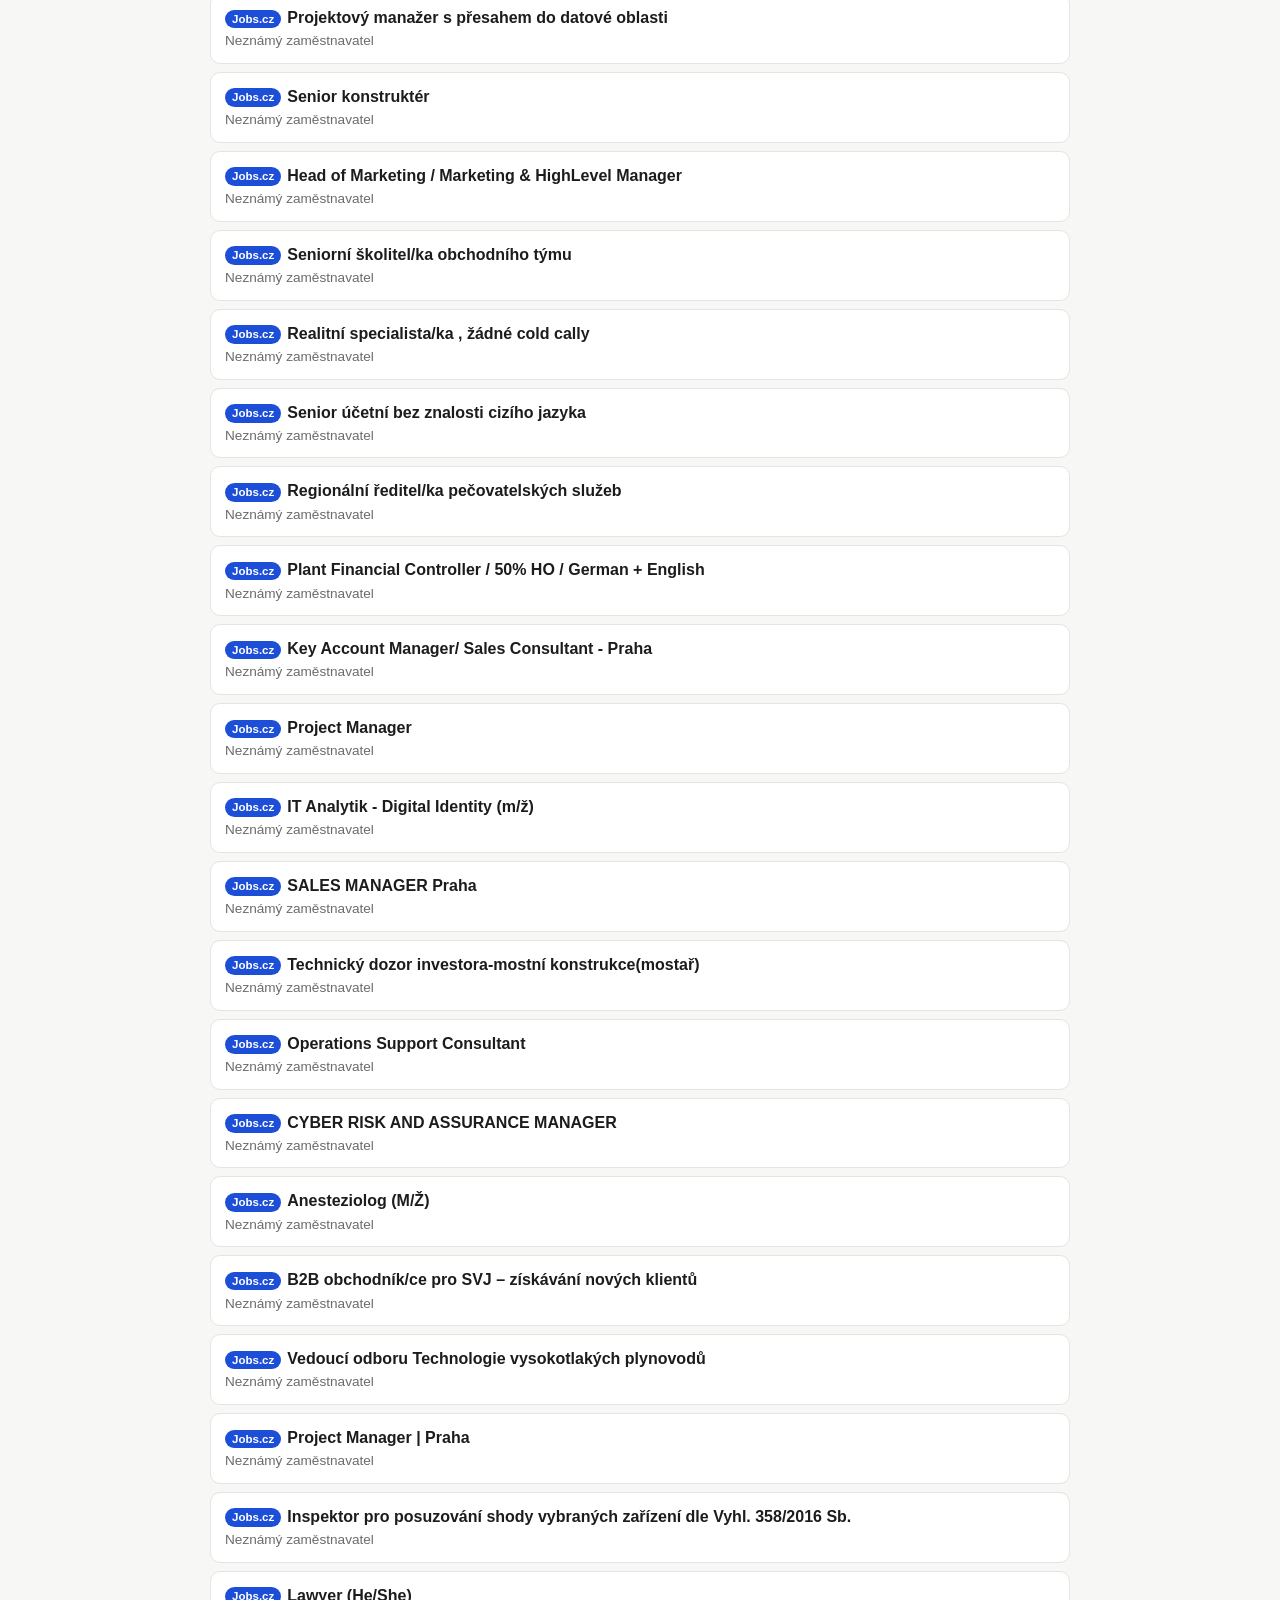
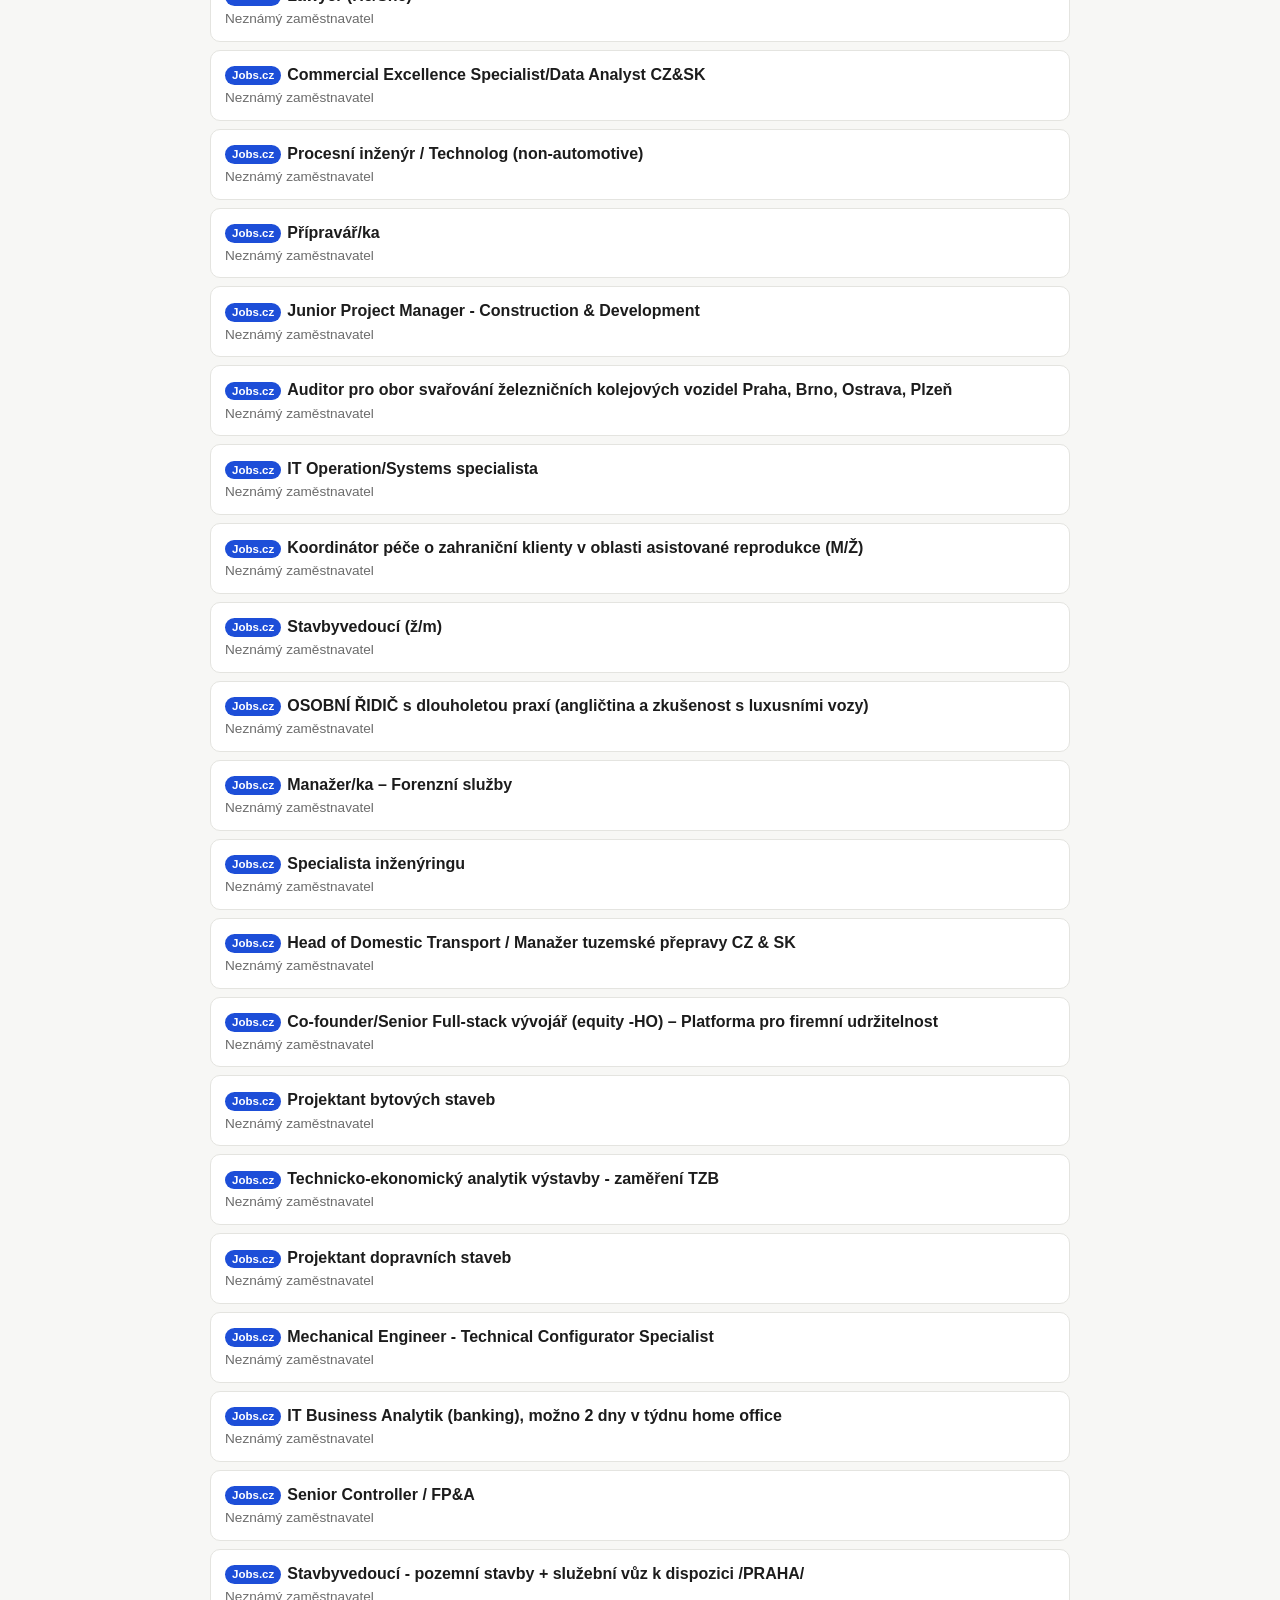
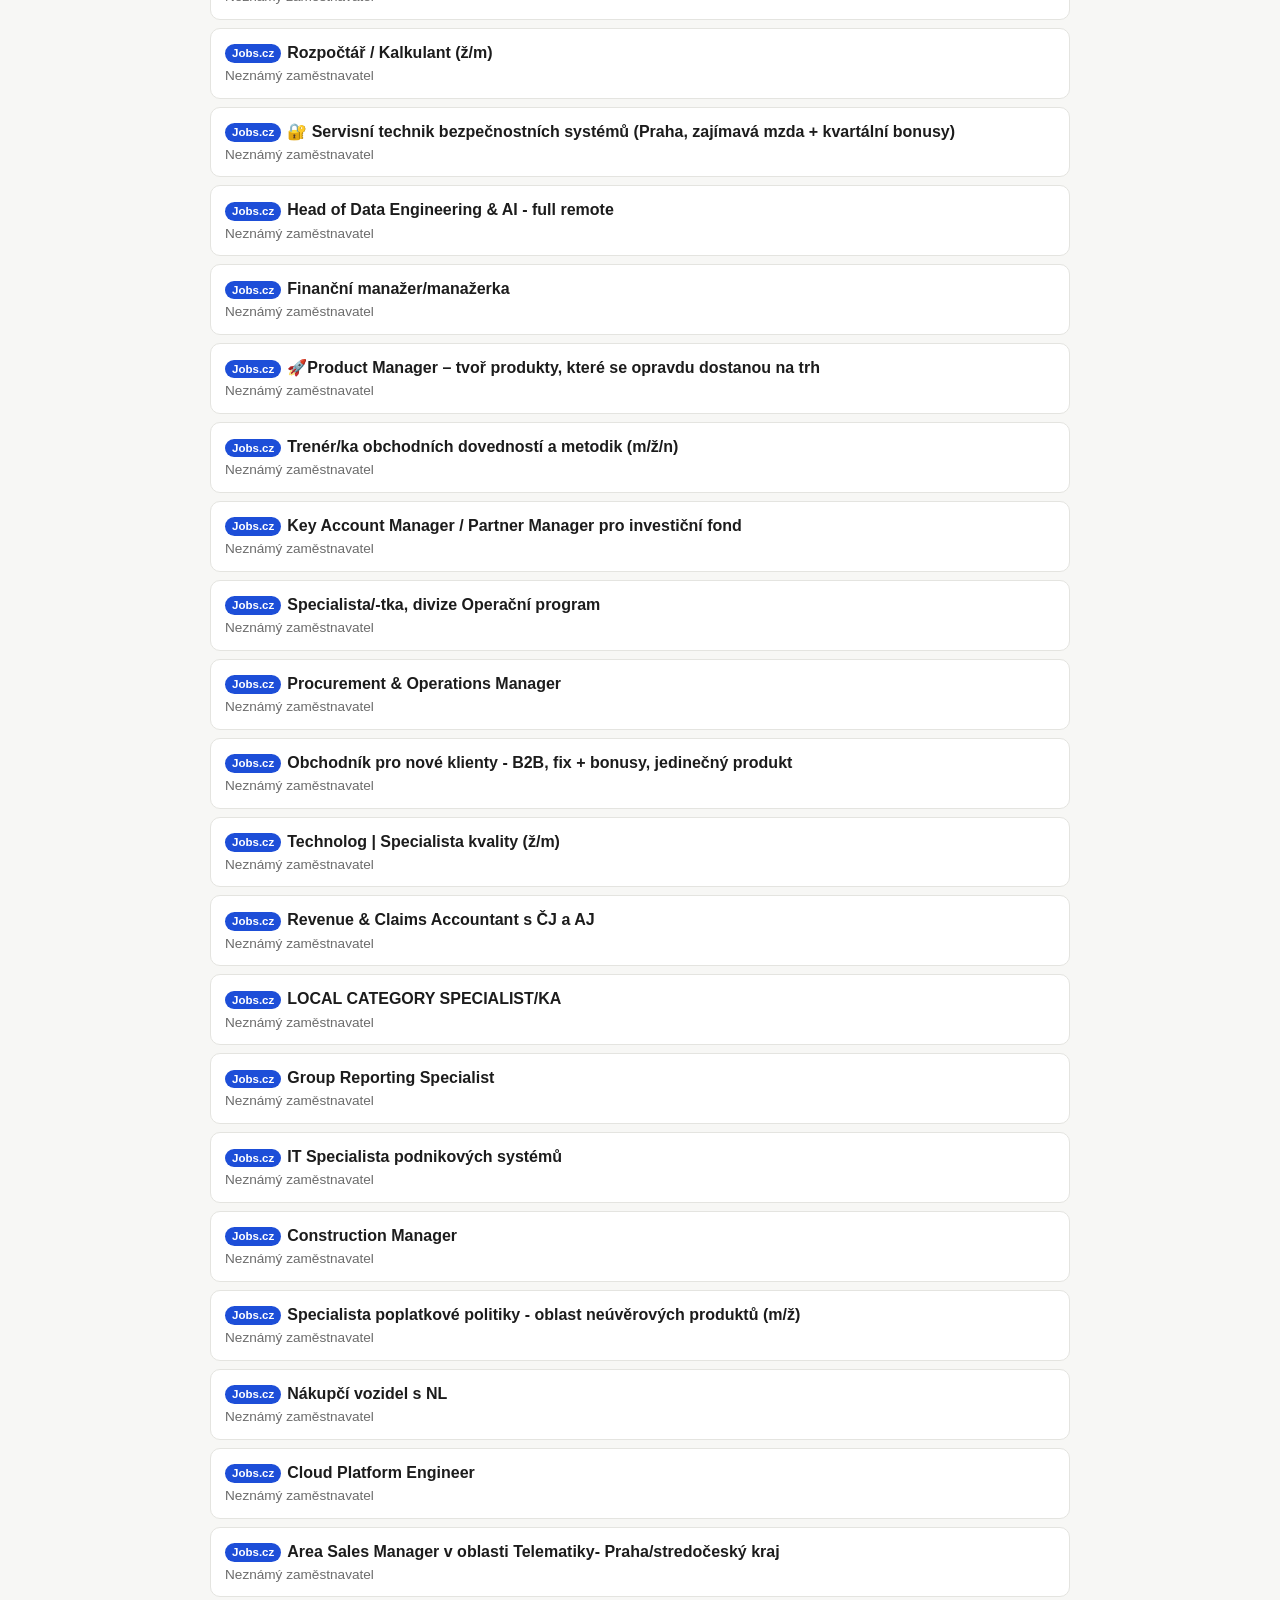
==== commit ab73143f: "Extract employer/salary/posted-time from verified real page markup Inspected the actual jobs.cz and " ====
--- a/site/index.html
+++ b/site/index.html
@@ -15,6 +15,8 @@
     <button type="submit">🚫 Přidat do blacklistu</button>
   </form>
   <p id="add-keyword-status" class="muted add-keyword-status"></p>
+  <button id="blacklist-toggle" type="button" class="blacklist-toggle">Zobrazit blacklist</button>
+  <div id="blacklist-list" class="blacklist-list" hidden></div>
 </header>
 
 <div id="warnings"></div>
--- a/site/style.css
+++ b/site/style.css
@@ -141,6 +141,39 @@
 
 .add-keyword-status { min-height: 1.2em; margin-top: 6px; }
 
+.blacklist-toggle {
+  margin-top: 10px;
+  font-size: 0.8rem;
+  padding: 6px 12px;
+  border-radius: 8px;
+  border: 1px solid var(--border);
+  background: transparent;
+  color: var(--muted);
+  cursor: pointer;
+}
+
+.blacklist-toggle:hover { color: var(--text); border-color: var(--accent); }
+
+.blacklist-list {
+  margin-top: 10px;
+  max-width: 480px;
+  border: 1px solid var(--border);
+  border-radius: 10px;
+  overflow: hidden;
+}
+
+.blacklist-row {
+  display: flex;
+  align-items: center;
+  justify-content: space-between;
+  gap: 10px;
+  padding: 6px 12px;
+  font-size: 0.85rem;
+  border-bottom: 1px solid var(--border);
+}
+
+.blacklist-row:last-child { border-bottom: none; }
+
 .badge {
   display: inline-block;
   font-size: 0.72rem;
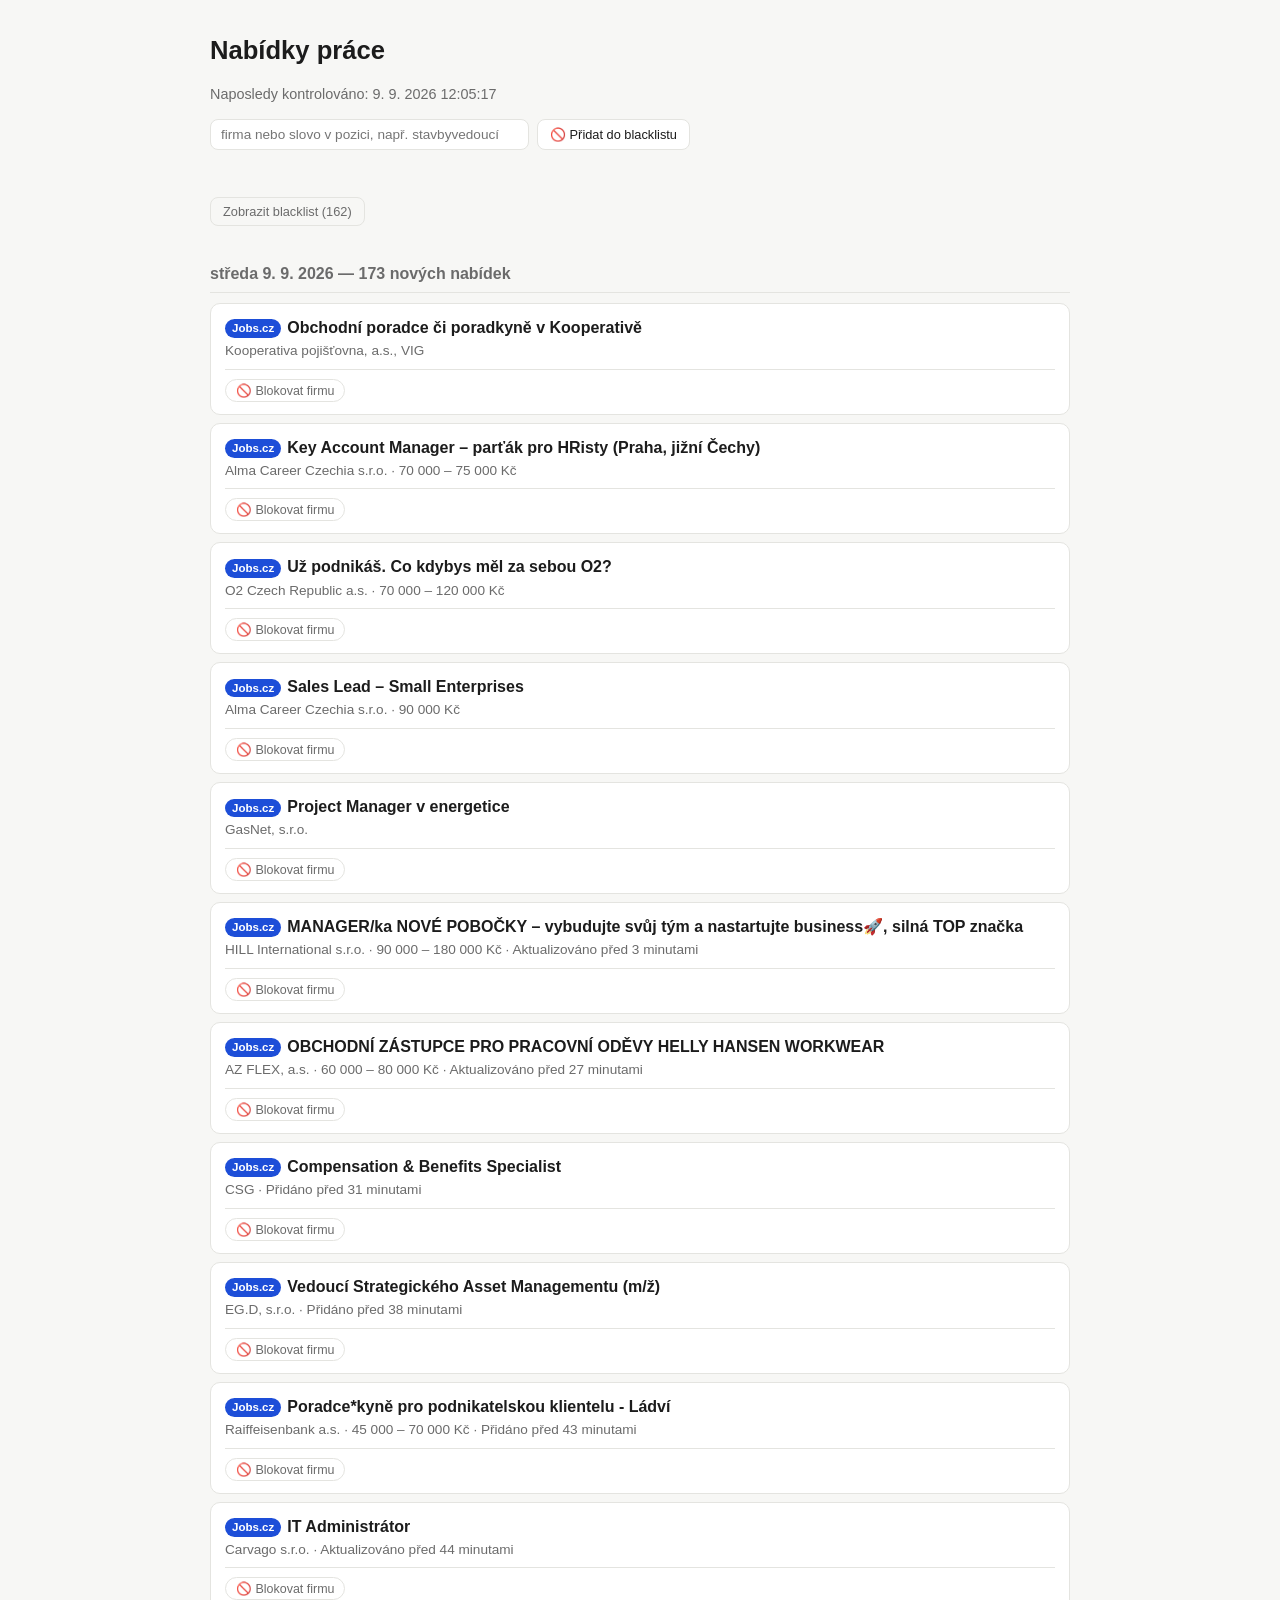
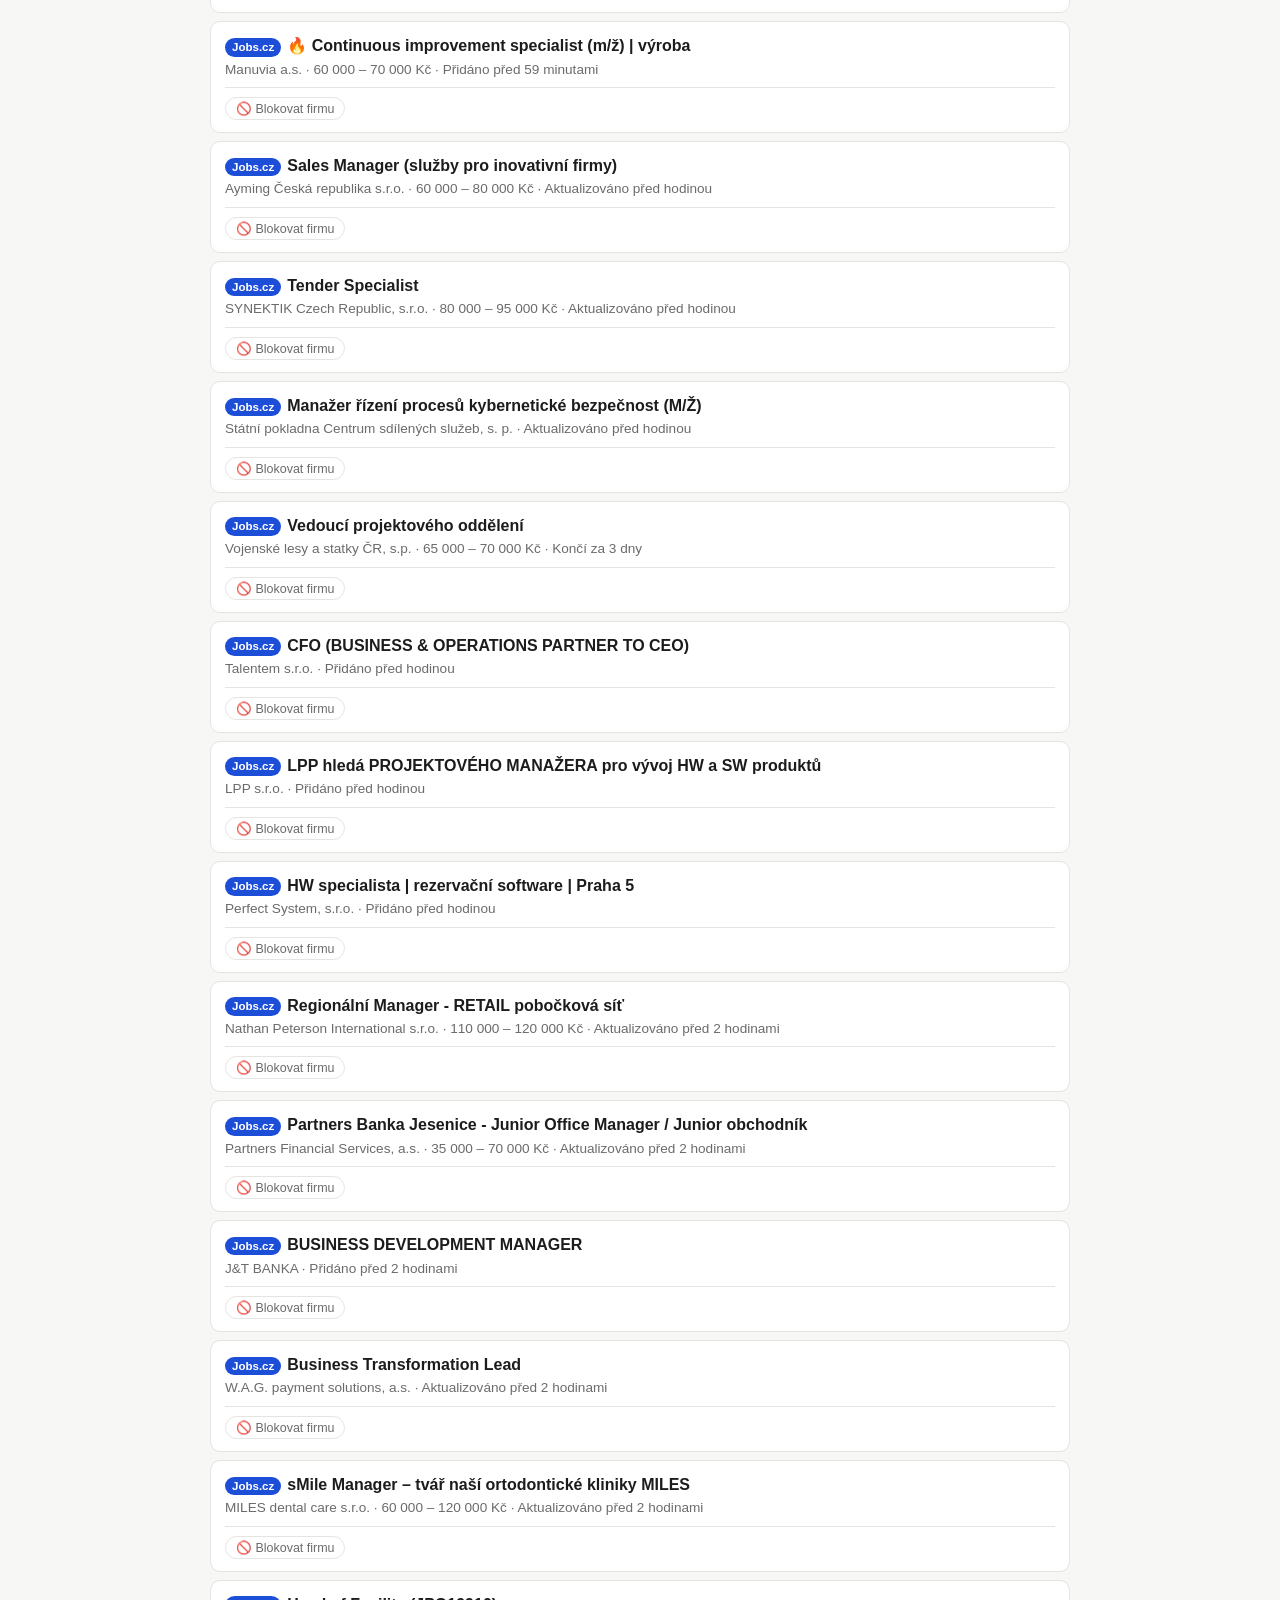
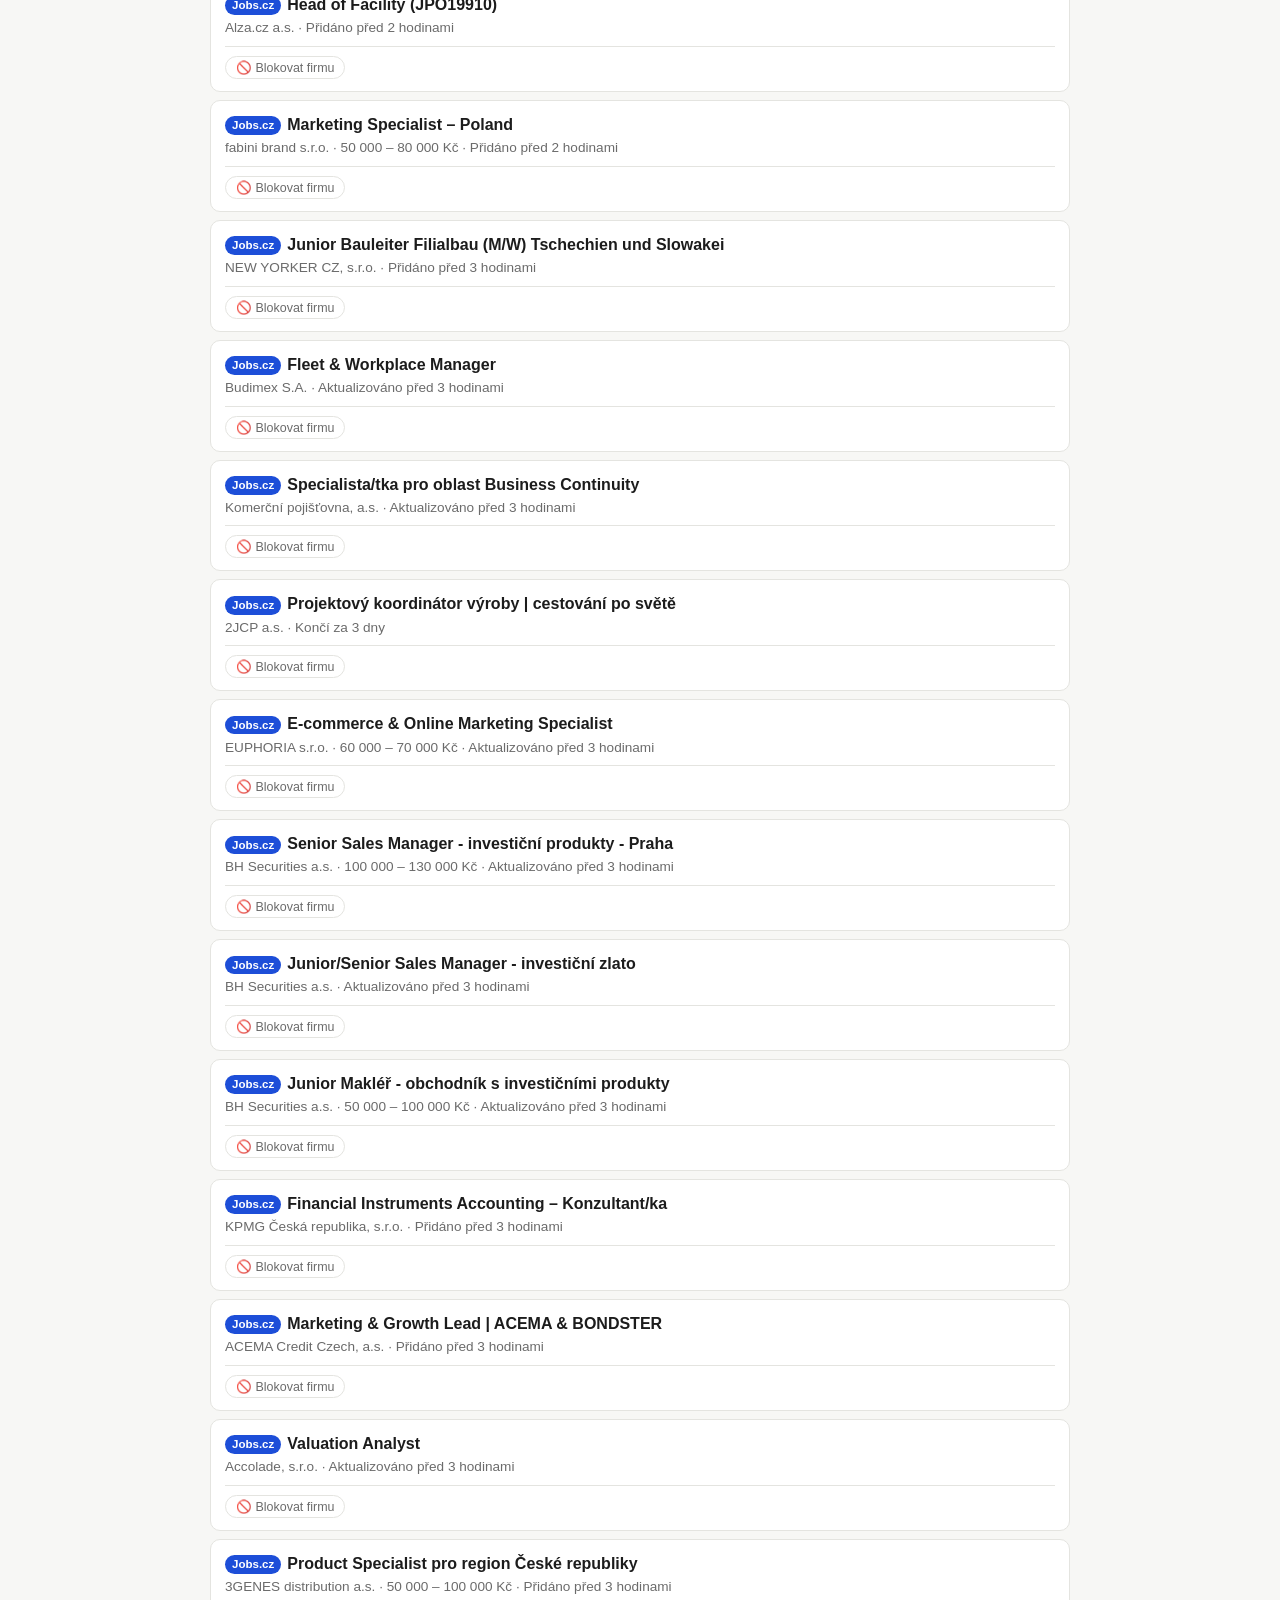
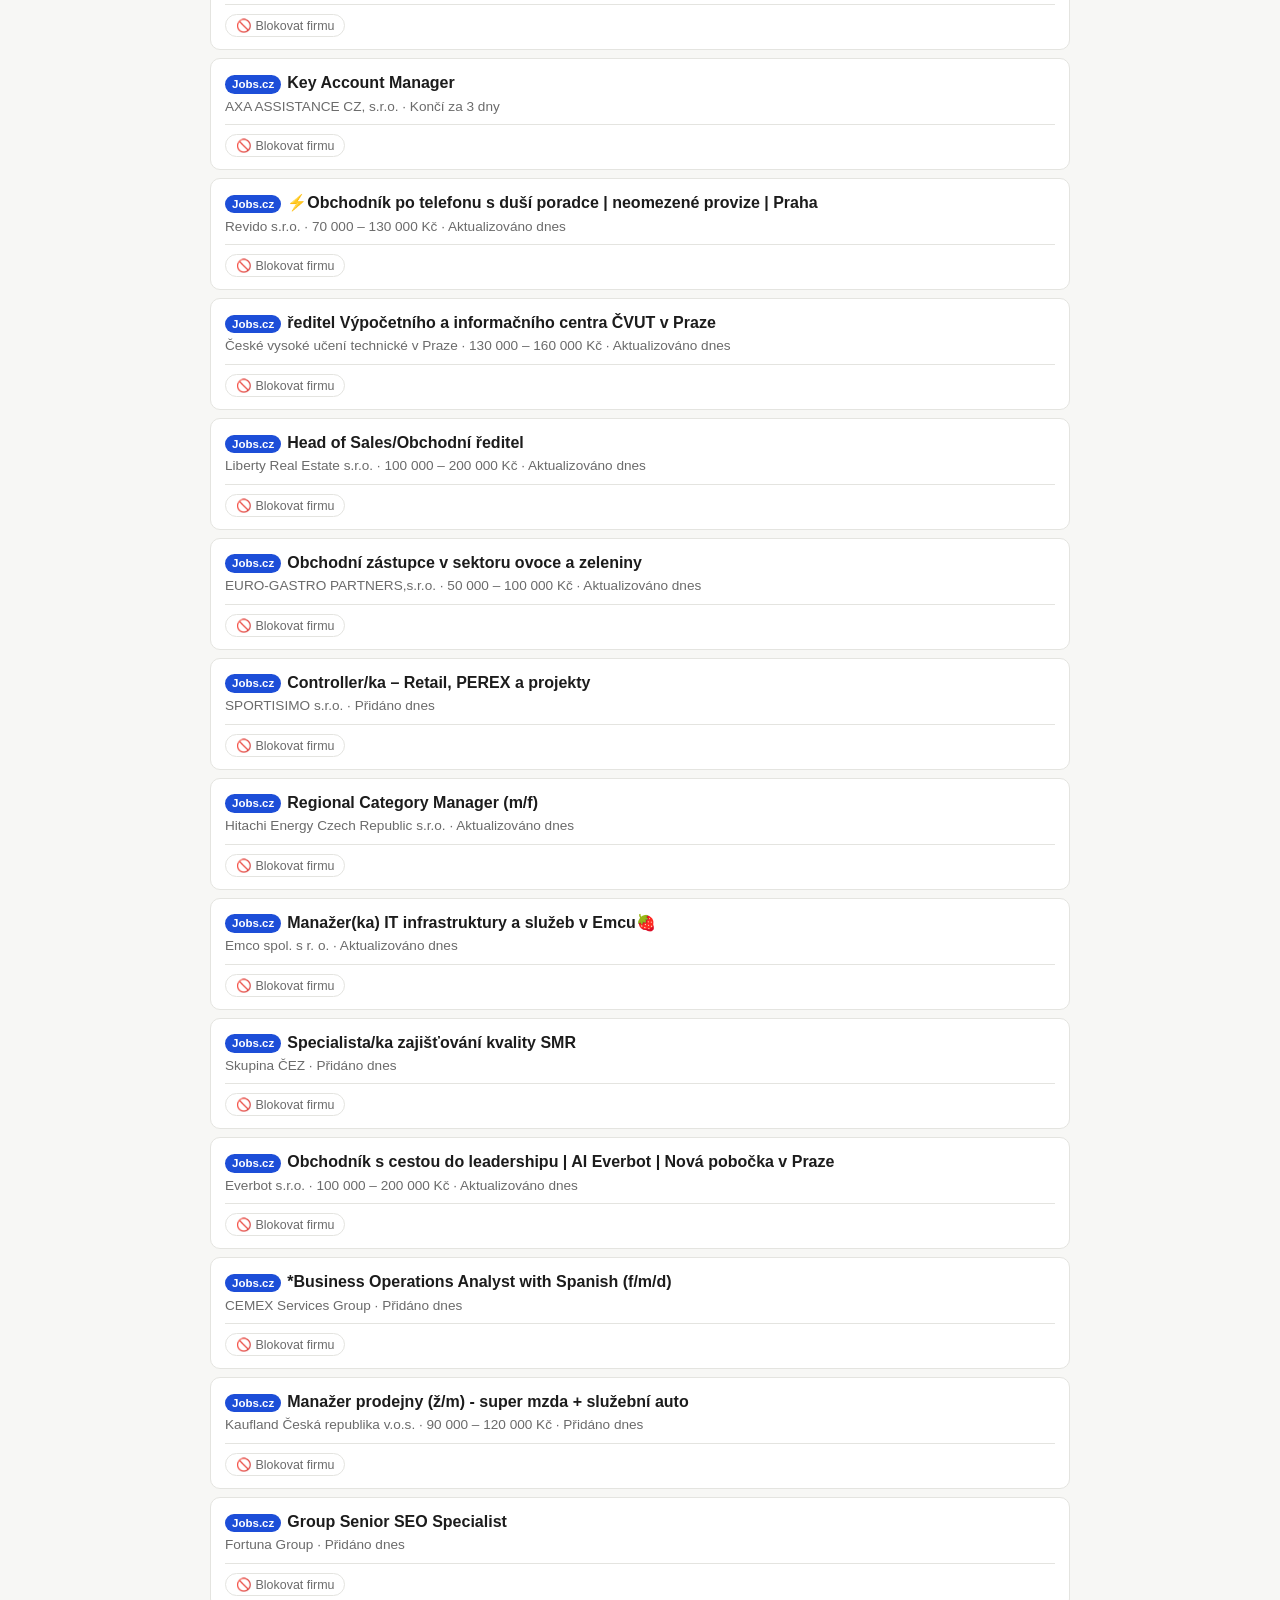
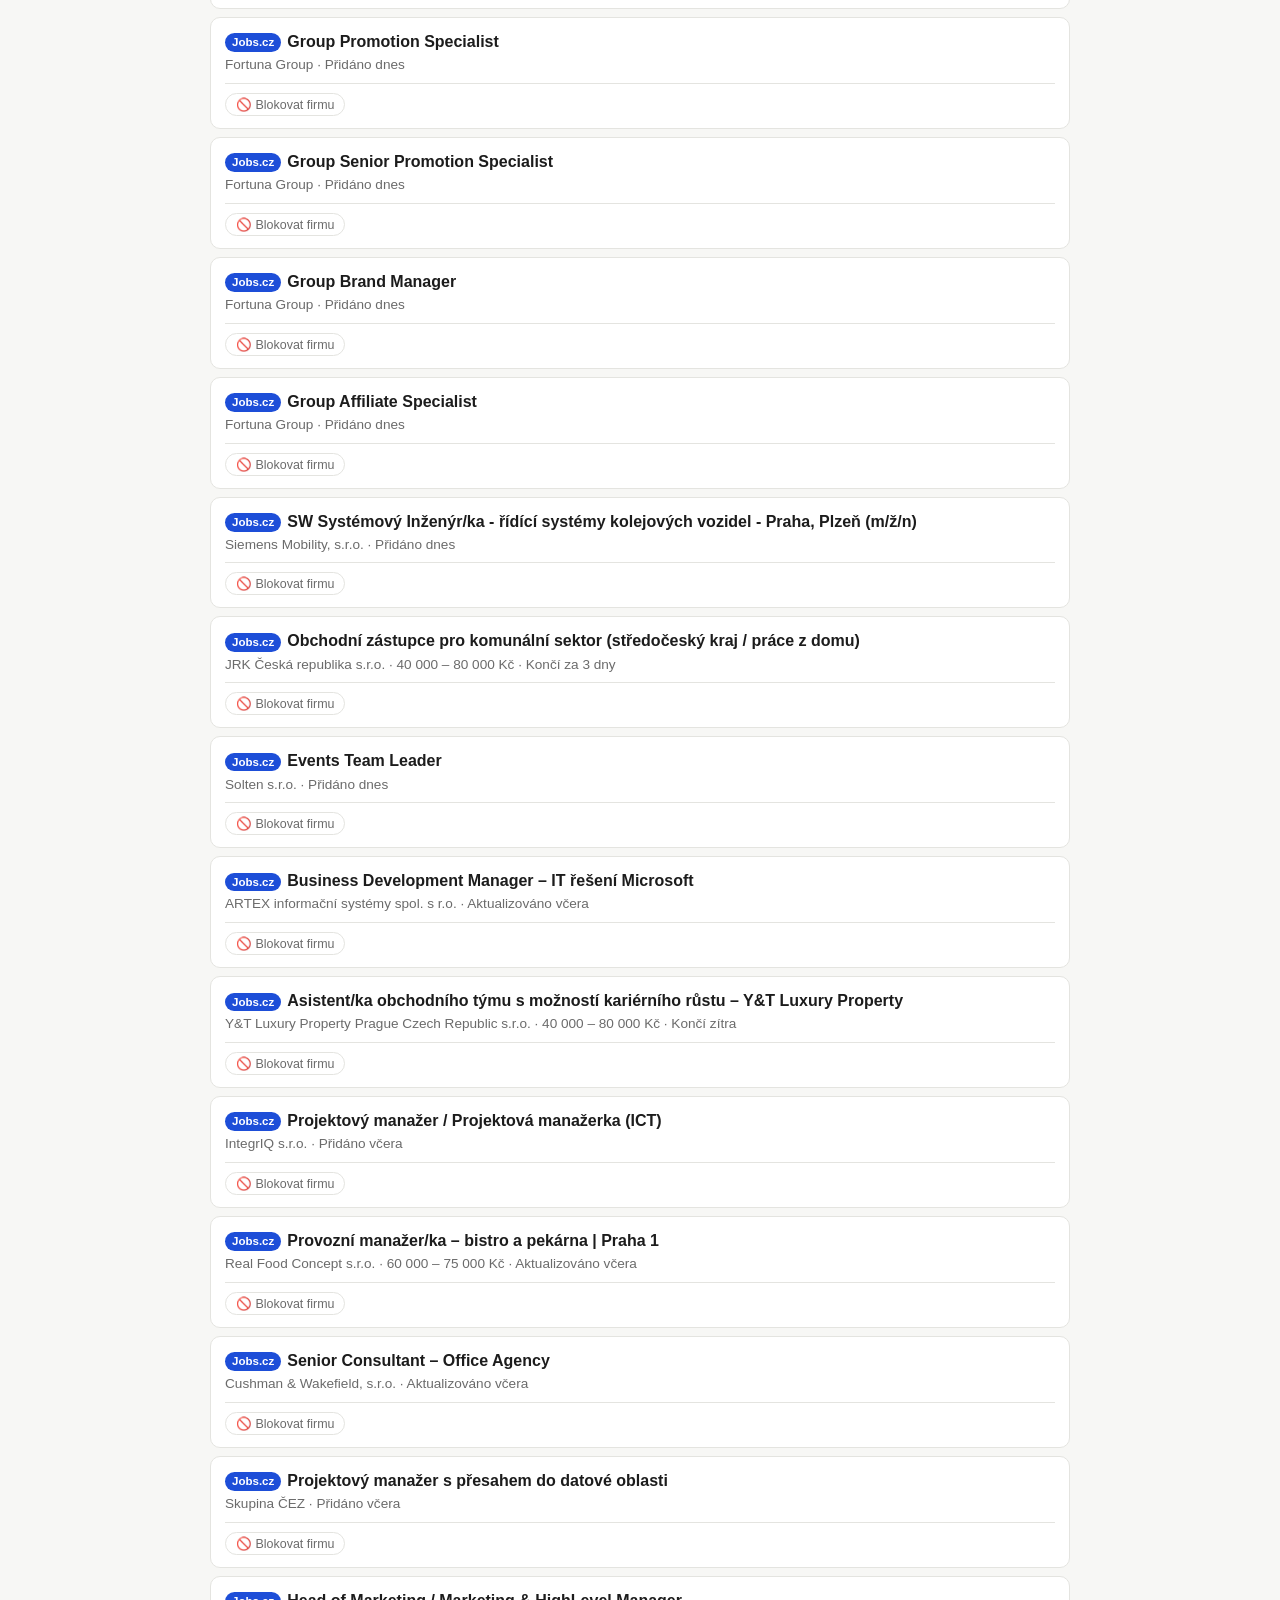
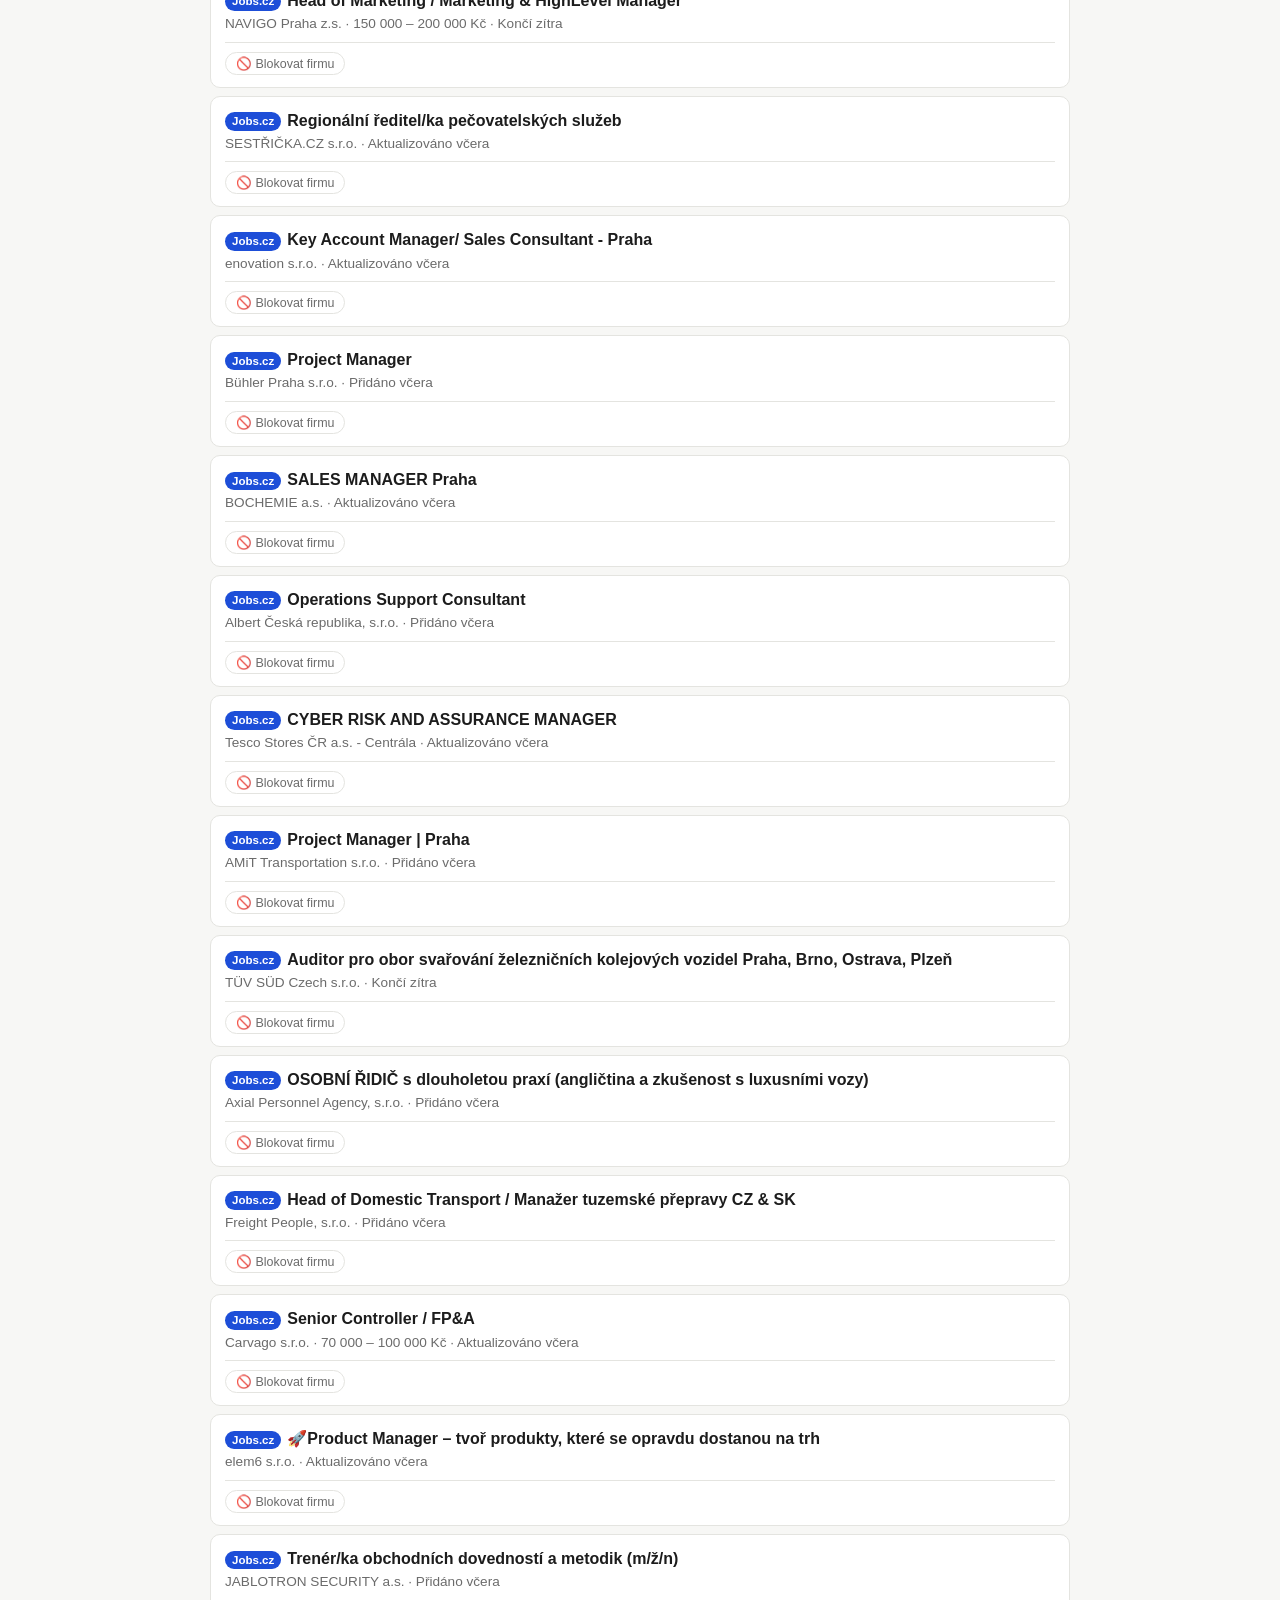
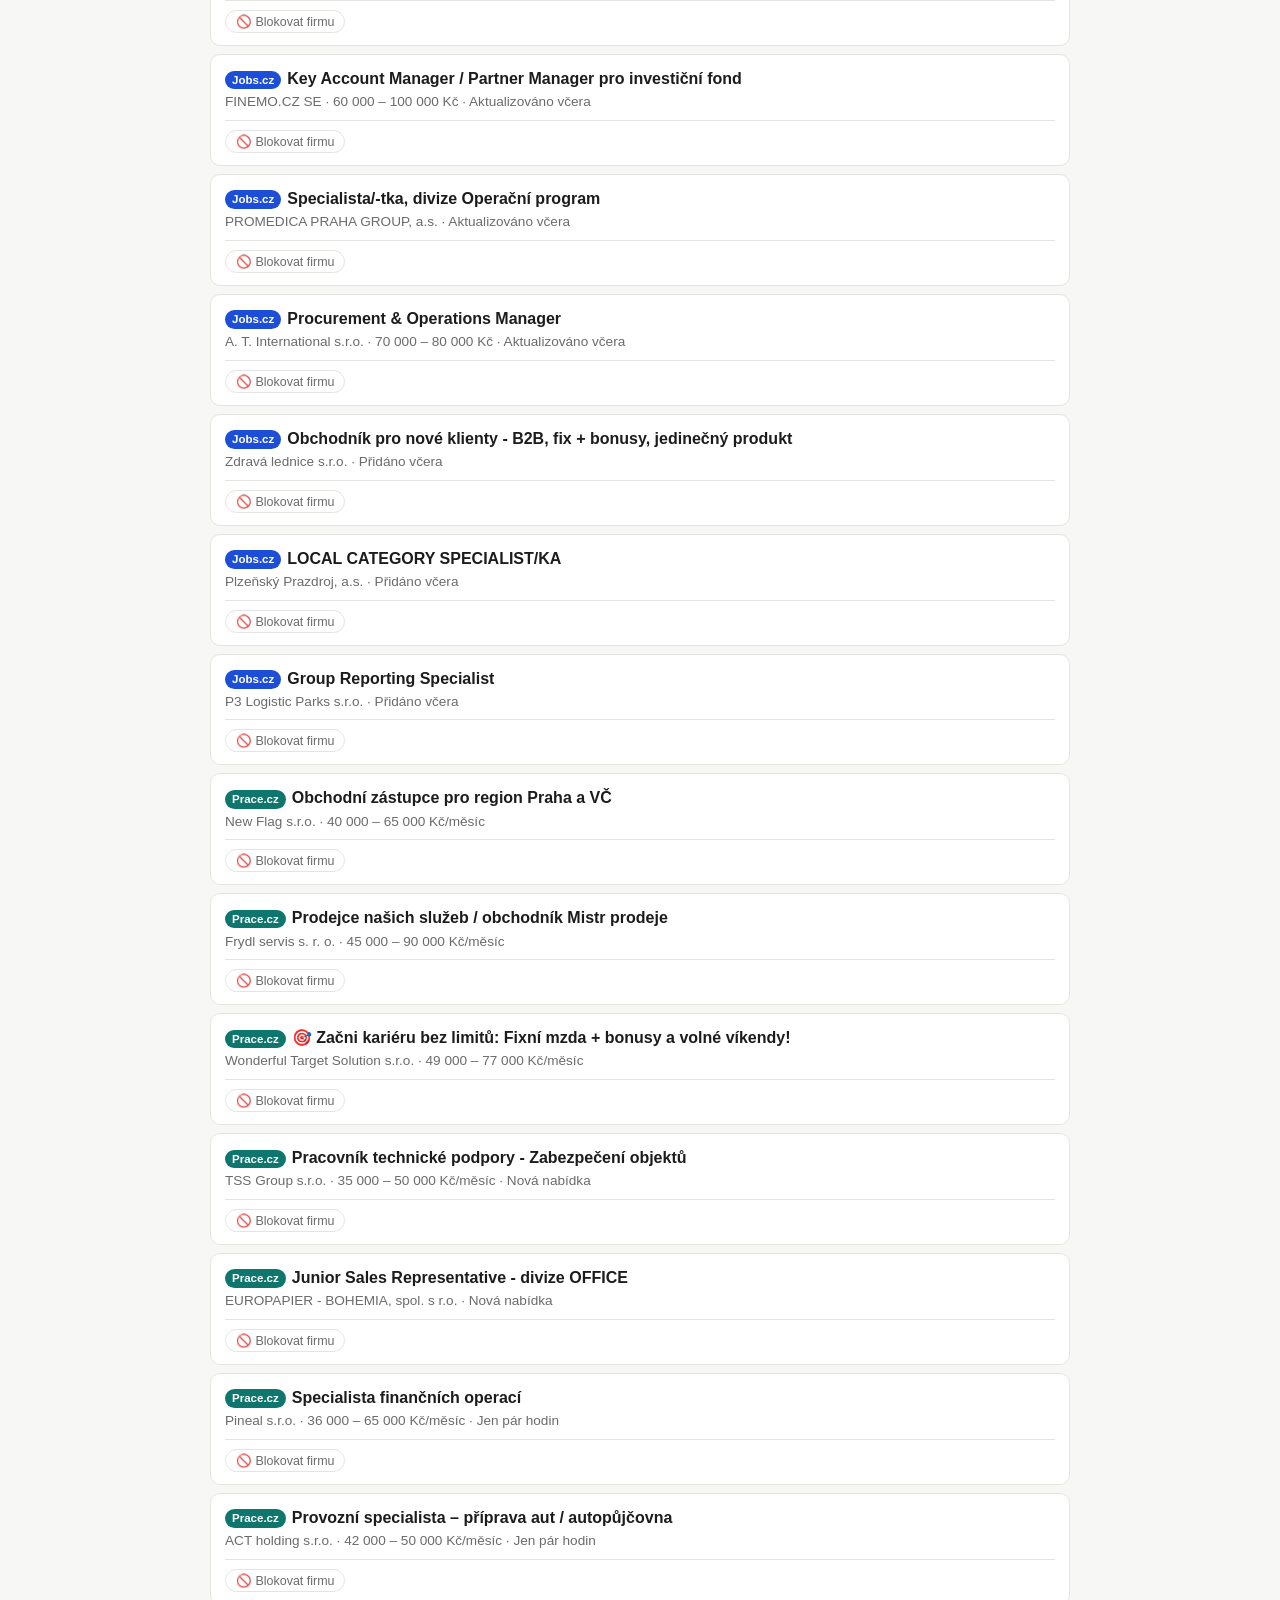
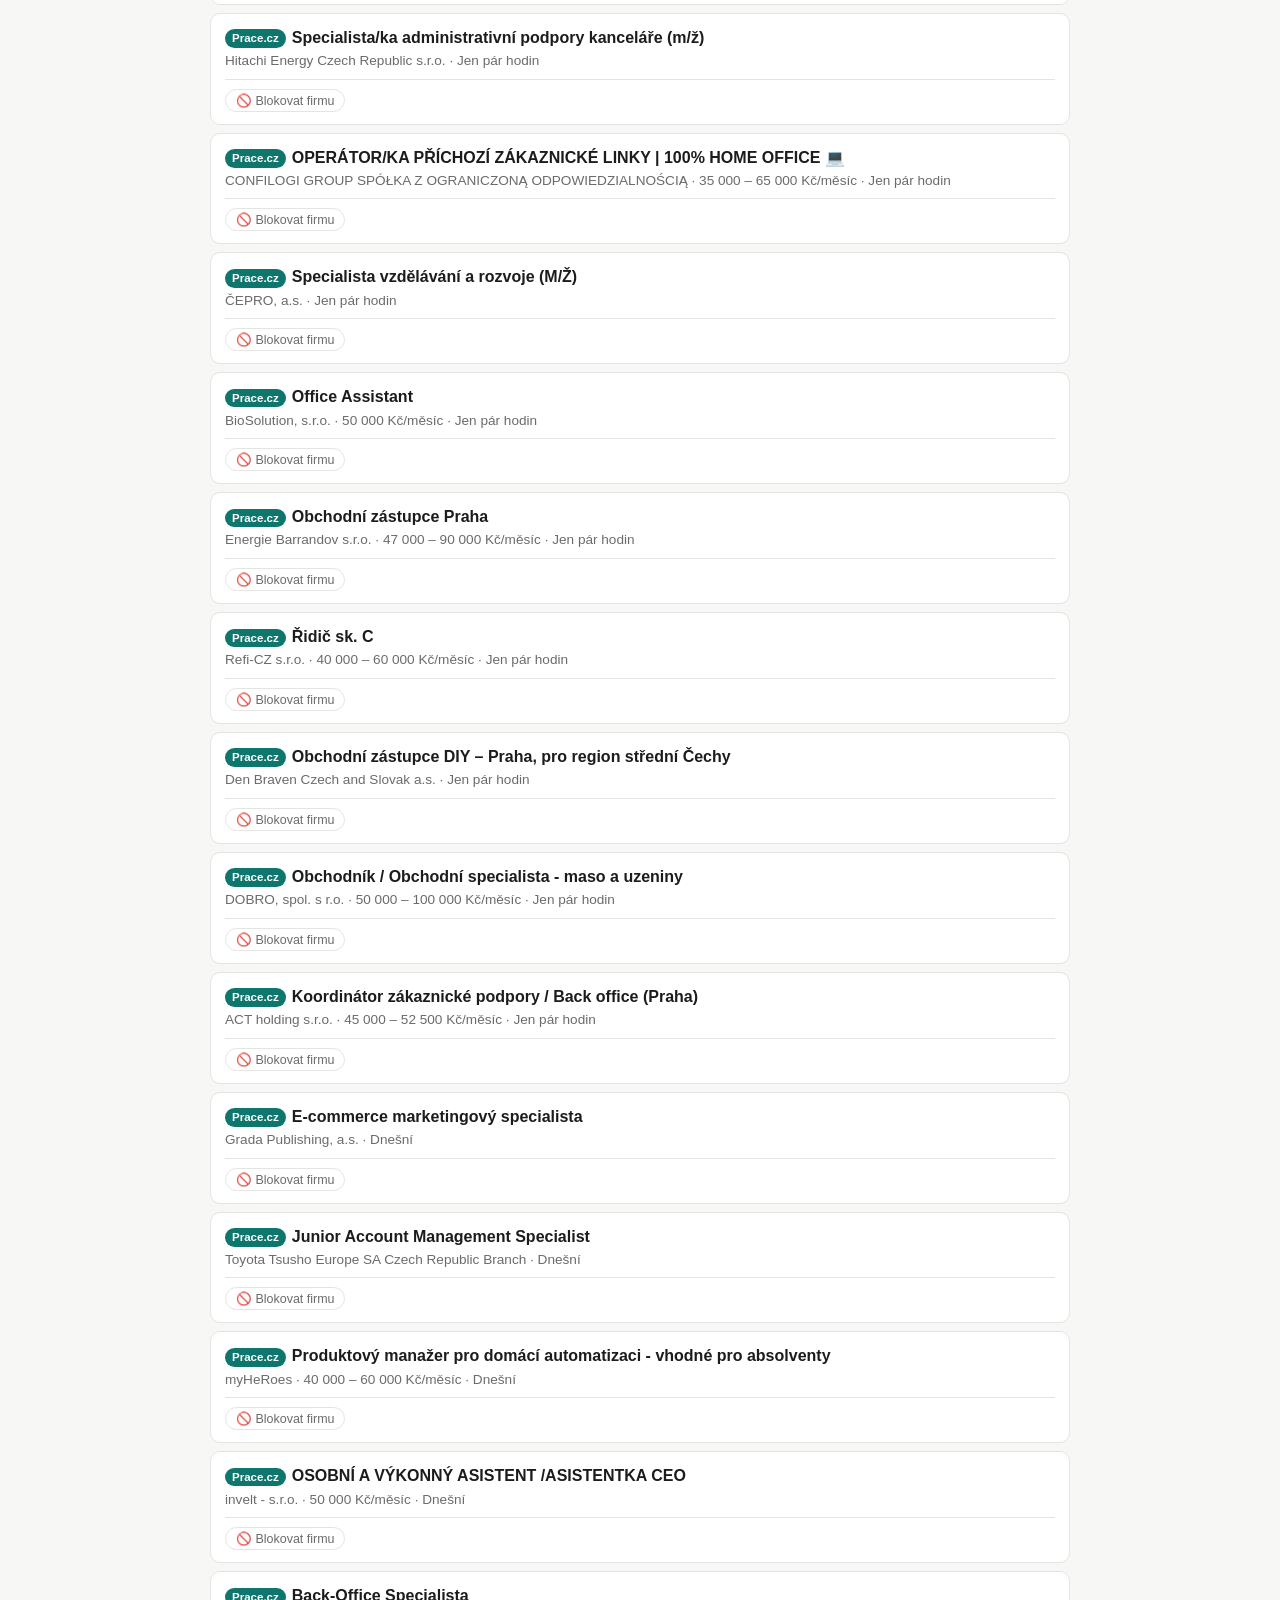
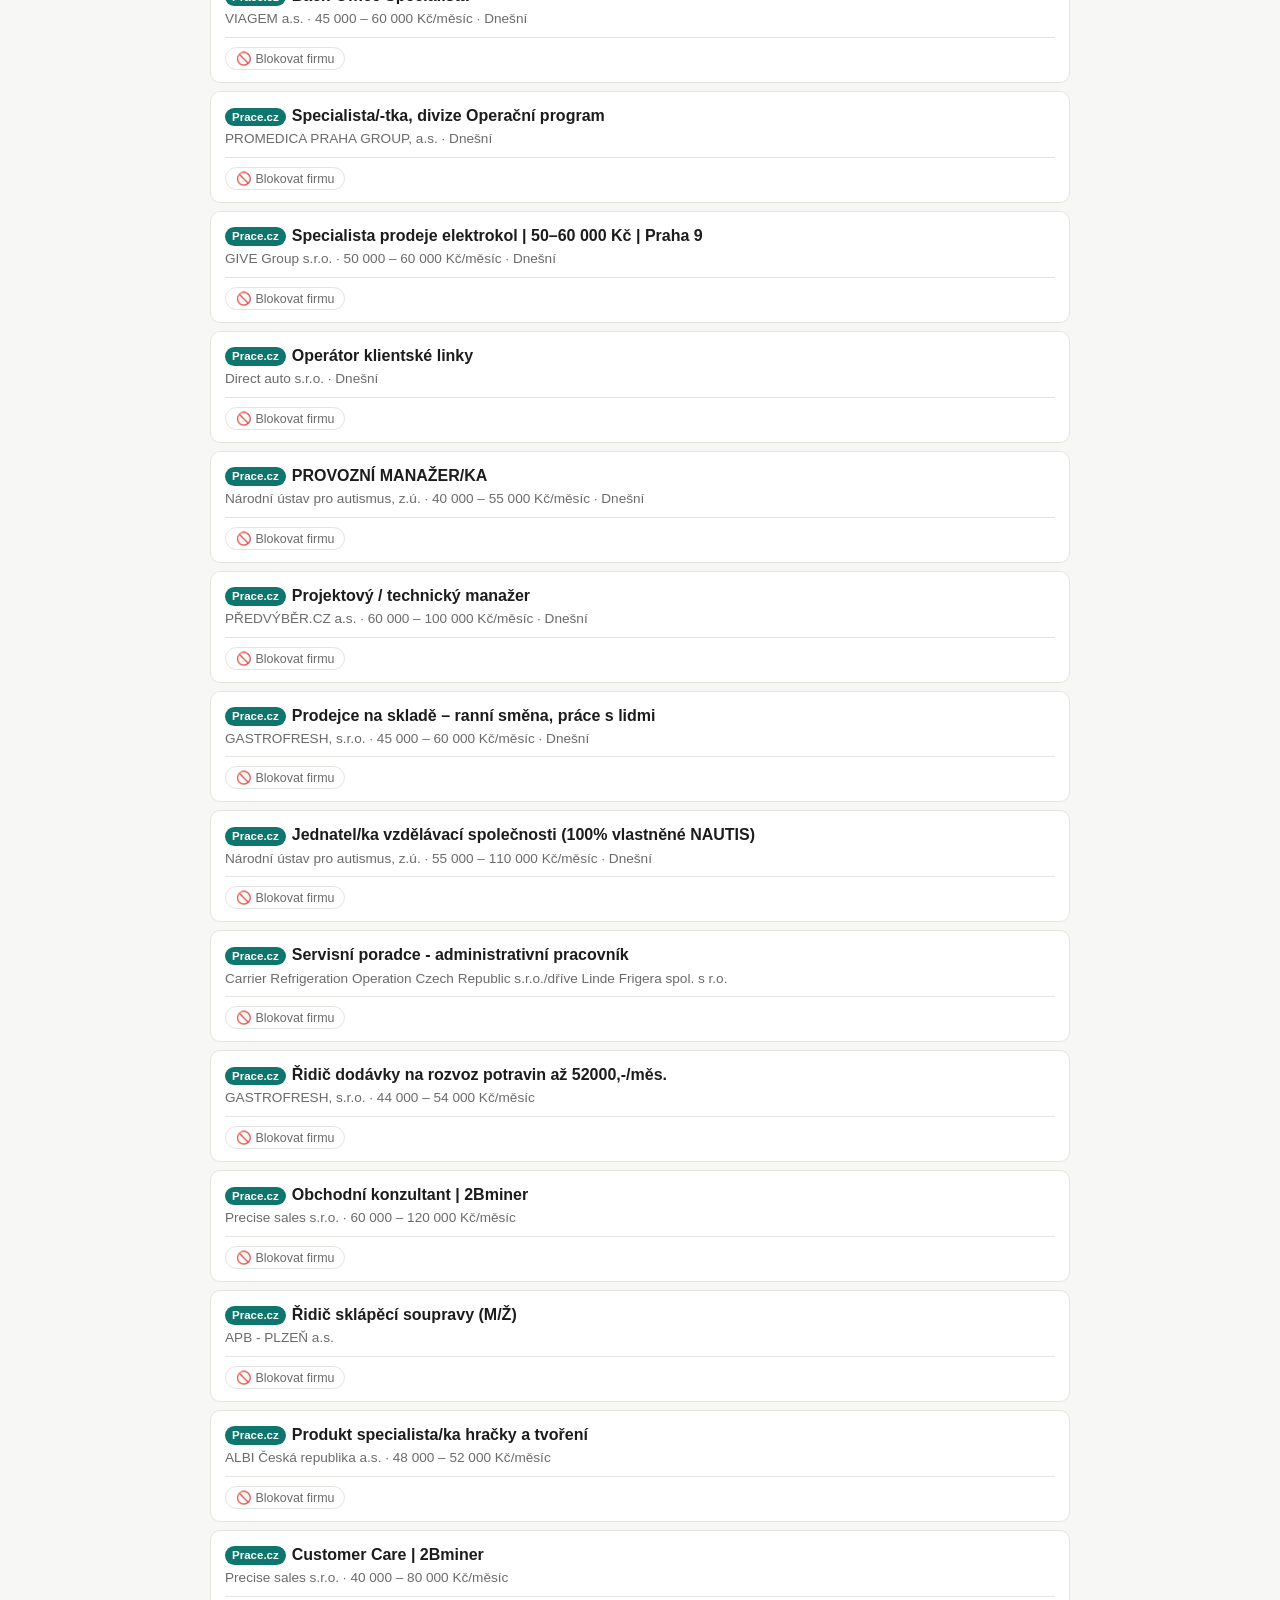
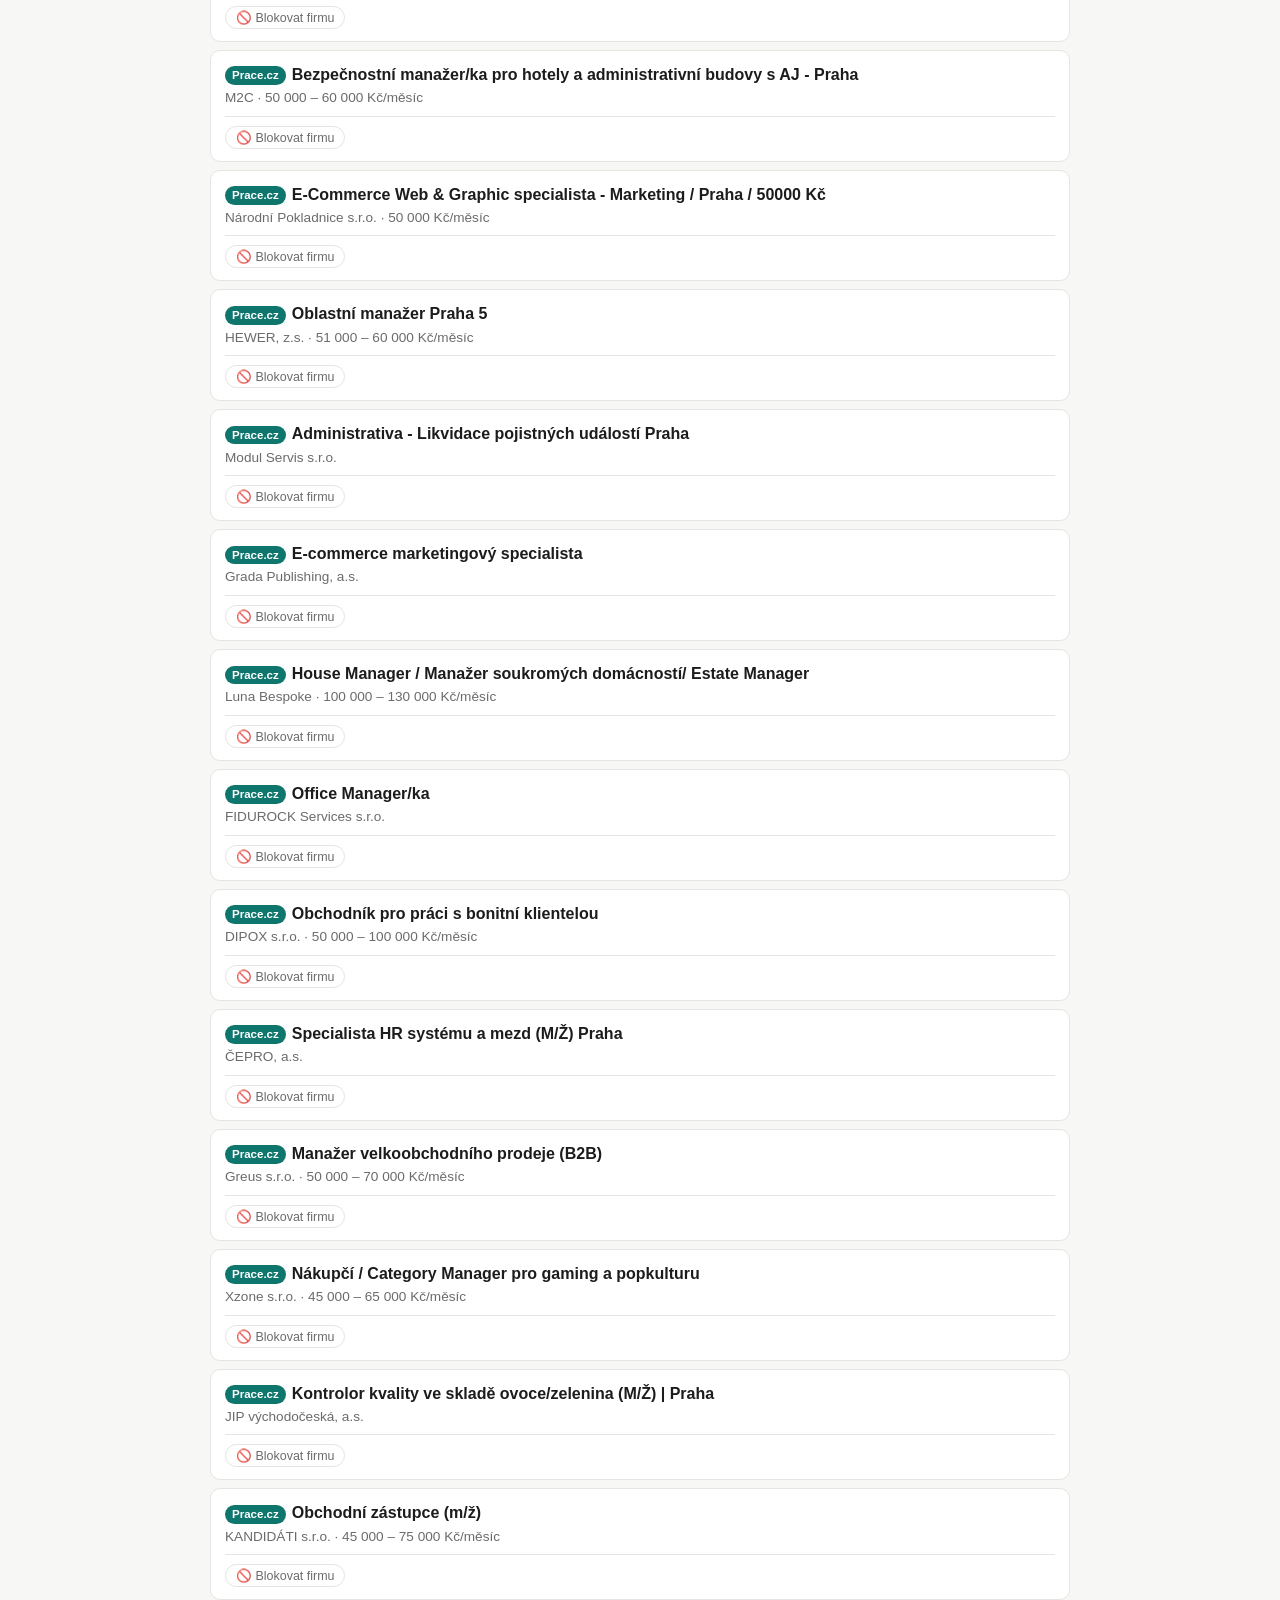
==== commit 318d4218: "Add LinkedIn as a third source via JobSpy LinkedIn actively blocks plain requests+BeautifulSoup scra" ====
--- a/site/index.html
+++ b/site/index.html
@@ -25,7 +25,7 @@
 
 <footer class="muted">
   <p>
-    Zdroj: jobs.cz a prace.cz podle filtrů v <code>config/settings.yaml</code>.
+    Zdroj: jobs.cz, prace.cz a LinkedIn podle filtrů v <code>config/settings.yaml</code>.
     Firmu nebo klíčové slovo v pozici, které nechceš vidět, přidej do <code>config/blacklist.txt</code>.
   </p>
 </footer>
--- a/site/style.css
+++ b/site/style.css
@@ -7,6 +7,7 @@
   --accent: #b45309;
   --badge-jobscz: #1d4ed8;
   --badge-pracecz: #0f766e;
+  --badge-linkedin: #0a66c2;
   --warn-bg: #fef3c7;
   --warn-text: #92400e;
 }
@@ -21,6 +22,7 @@
     --accent: #f59e0b;
     --badge-jobscz: #60a5fa;
     --badge-pracecz: #2dd4bf;
+    --badge-linkedin: #4098d7;
     --warn-bg: #3f2d05;
     --warn-text: #fcd34d;
   }
@@ -187,6 +189,7 @@
 
 .badge-jobscz { background: var(--badge-jobscz); }
 .badge-pracecz { background: var(--badge-pracecz); }
+.badge-linkedin { background: var(--badge-linkedin); }
 
 .empty {
   color: var(--muted);
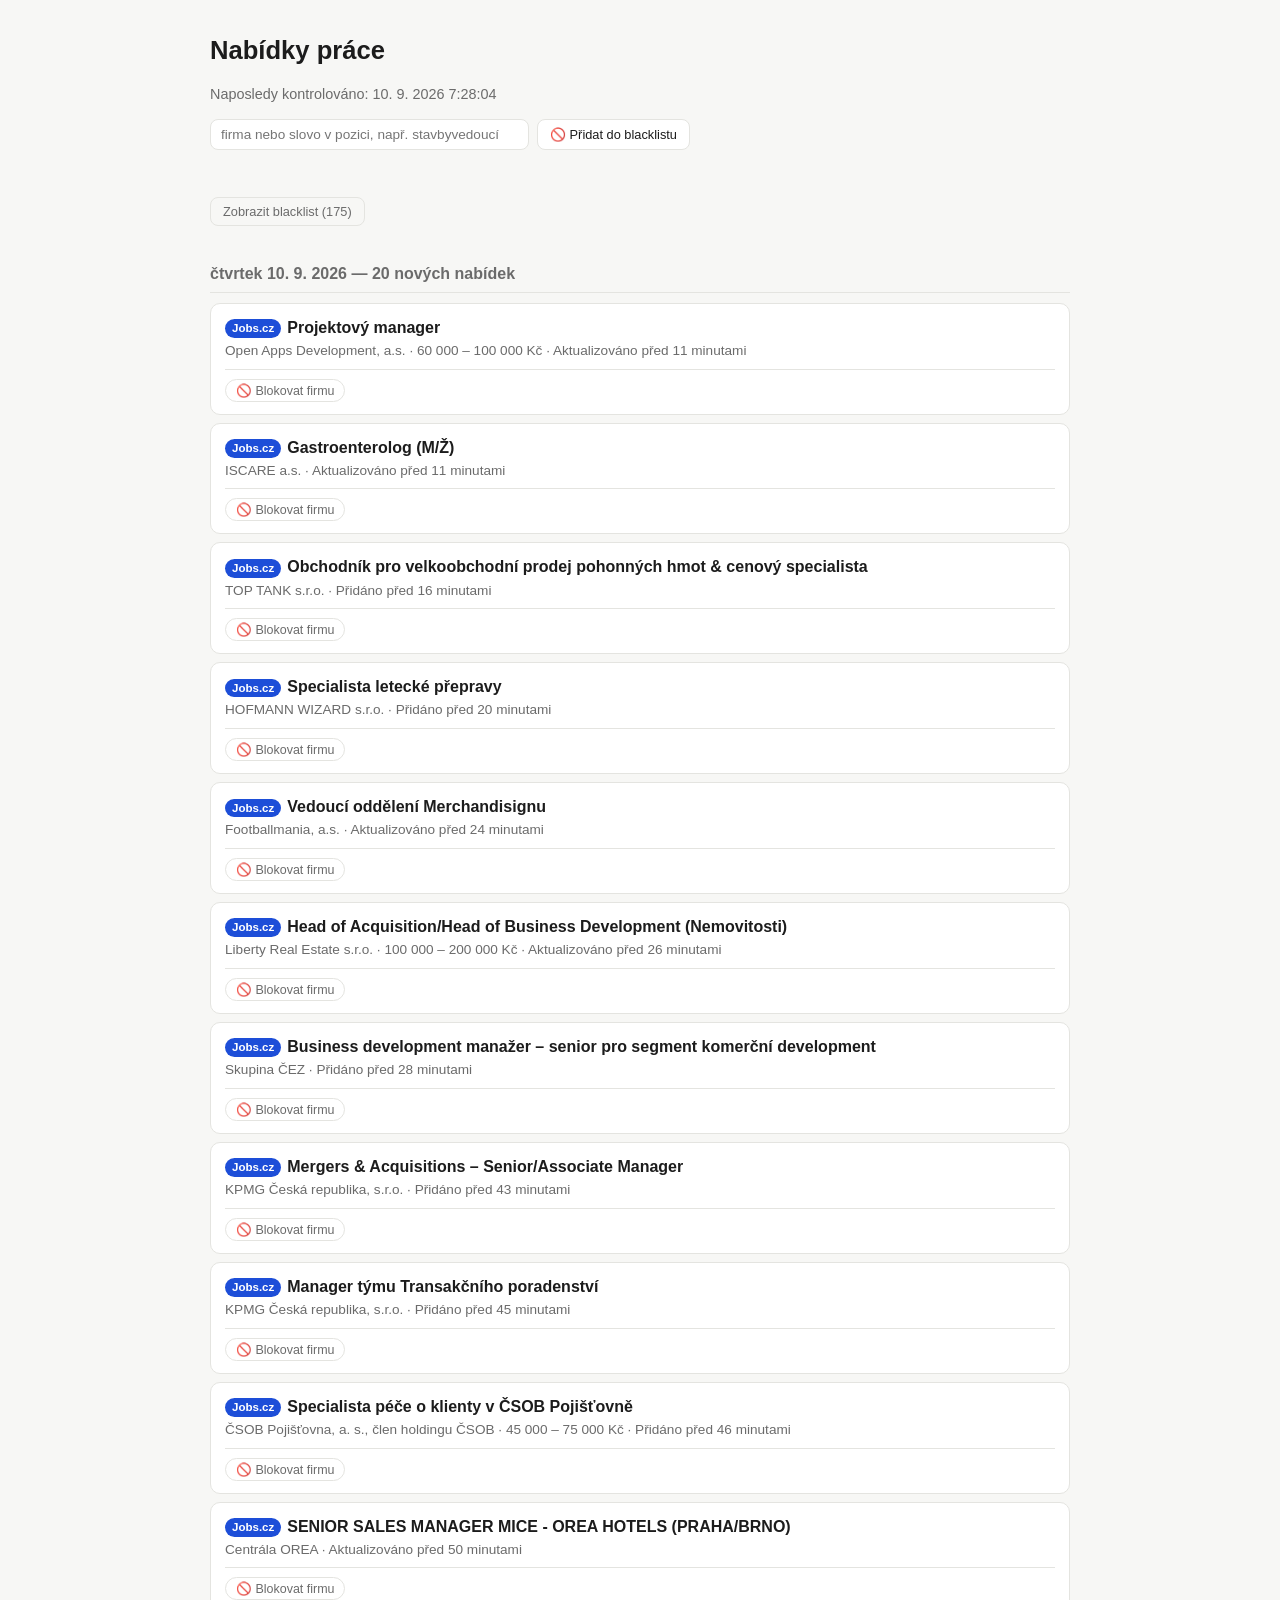
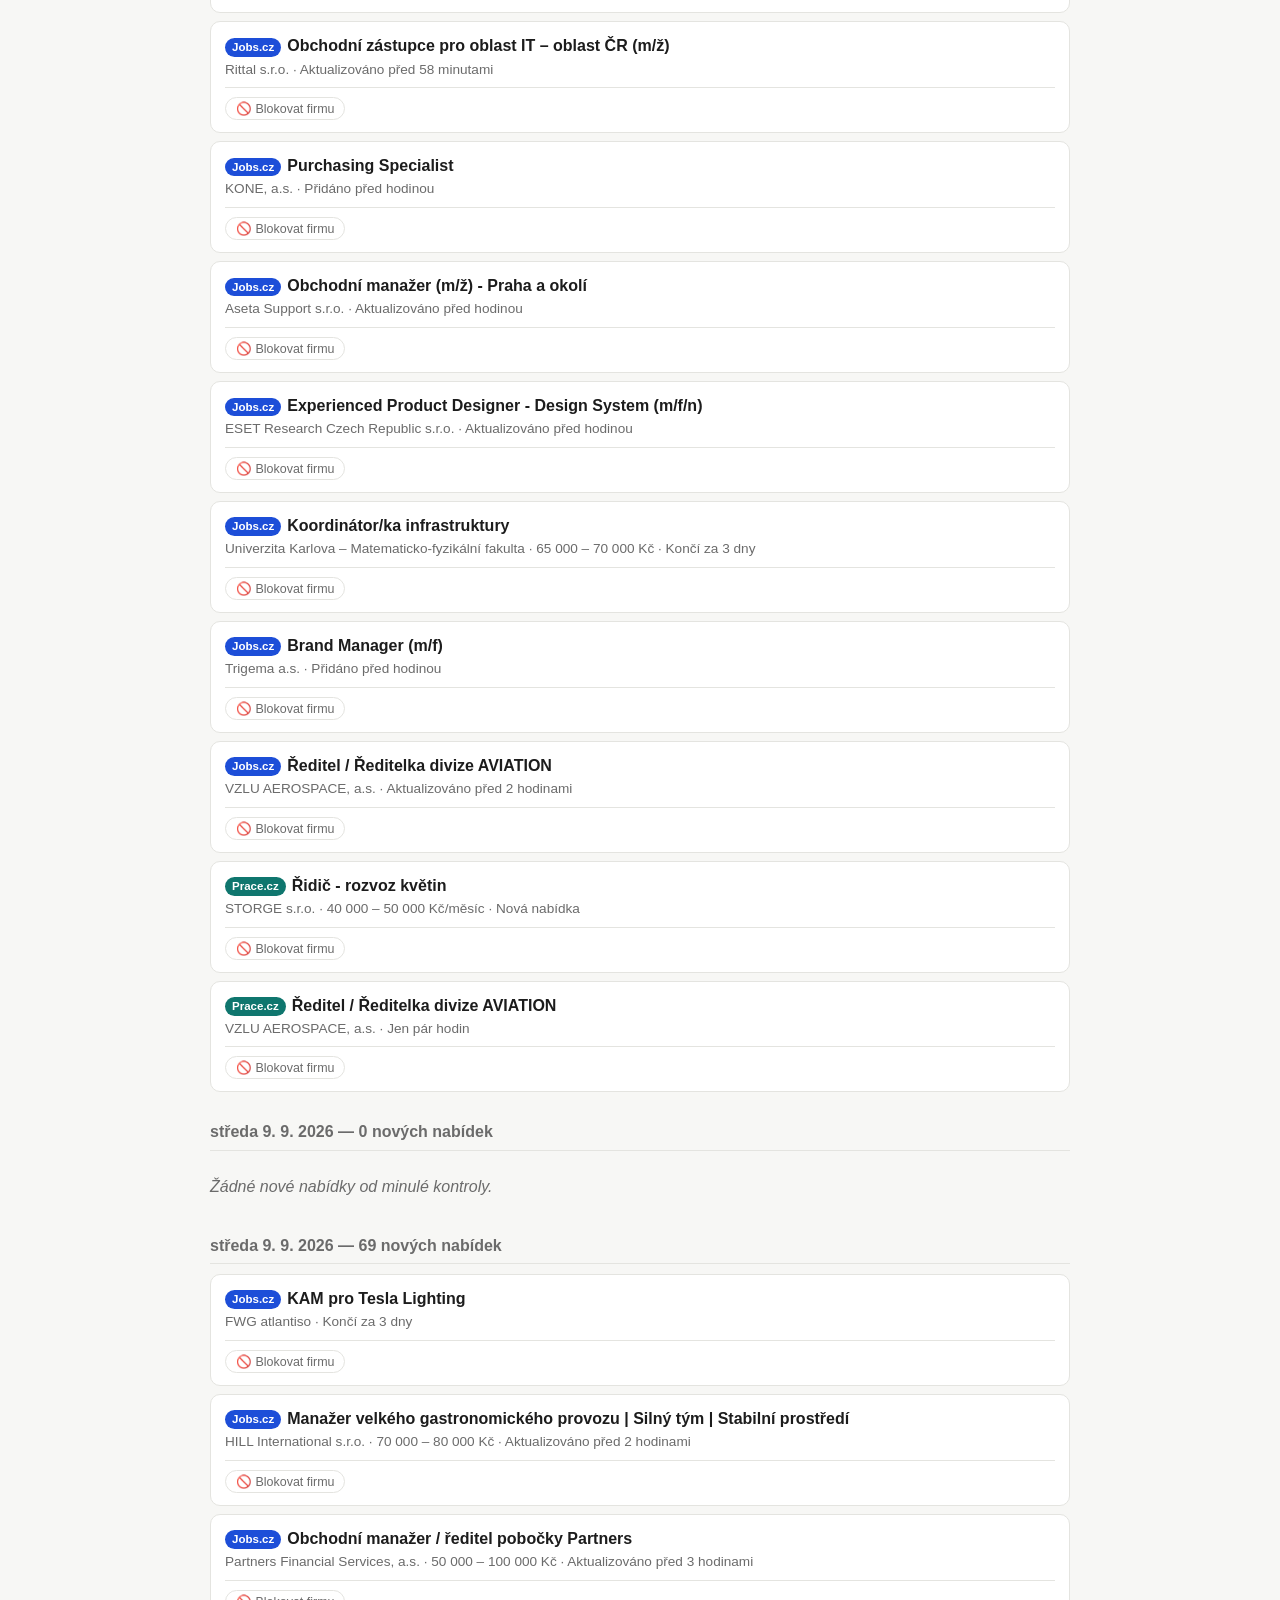
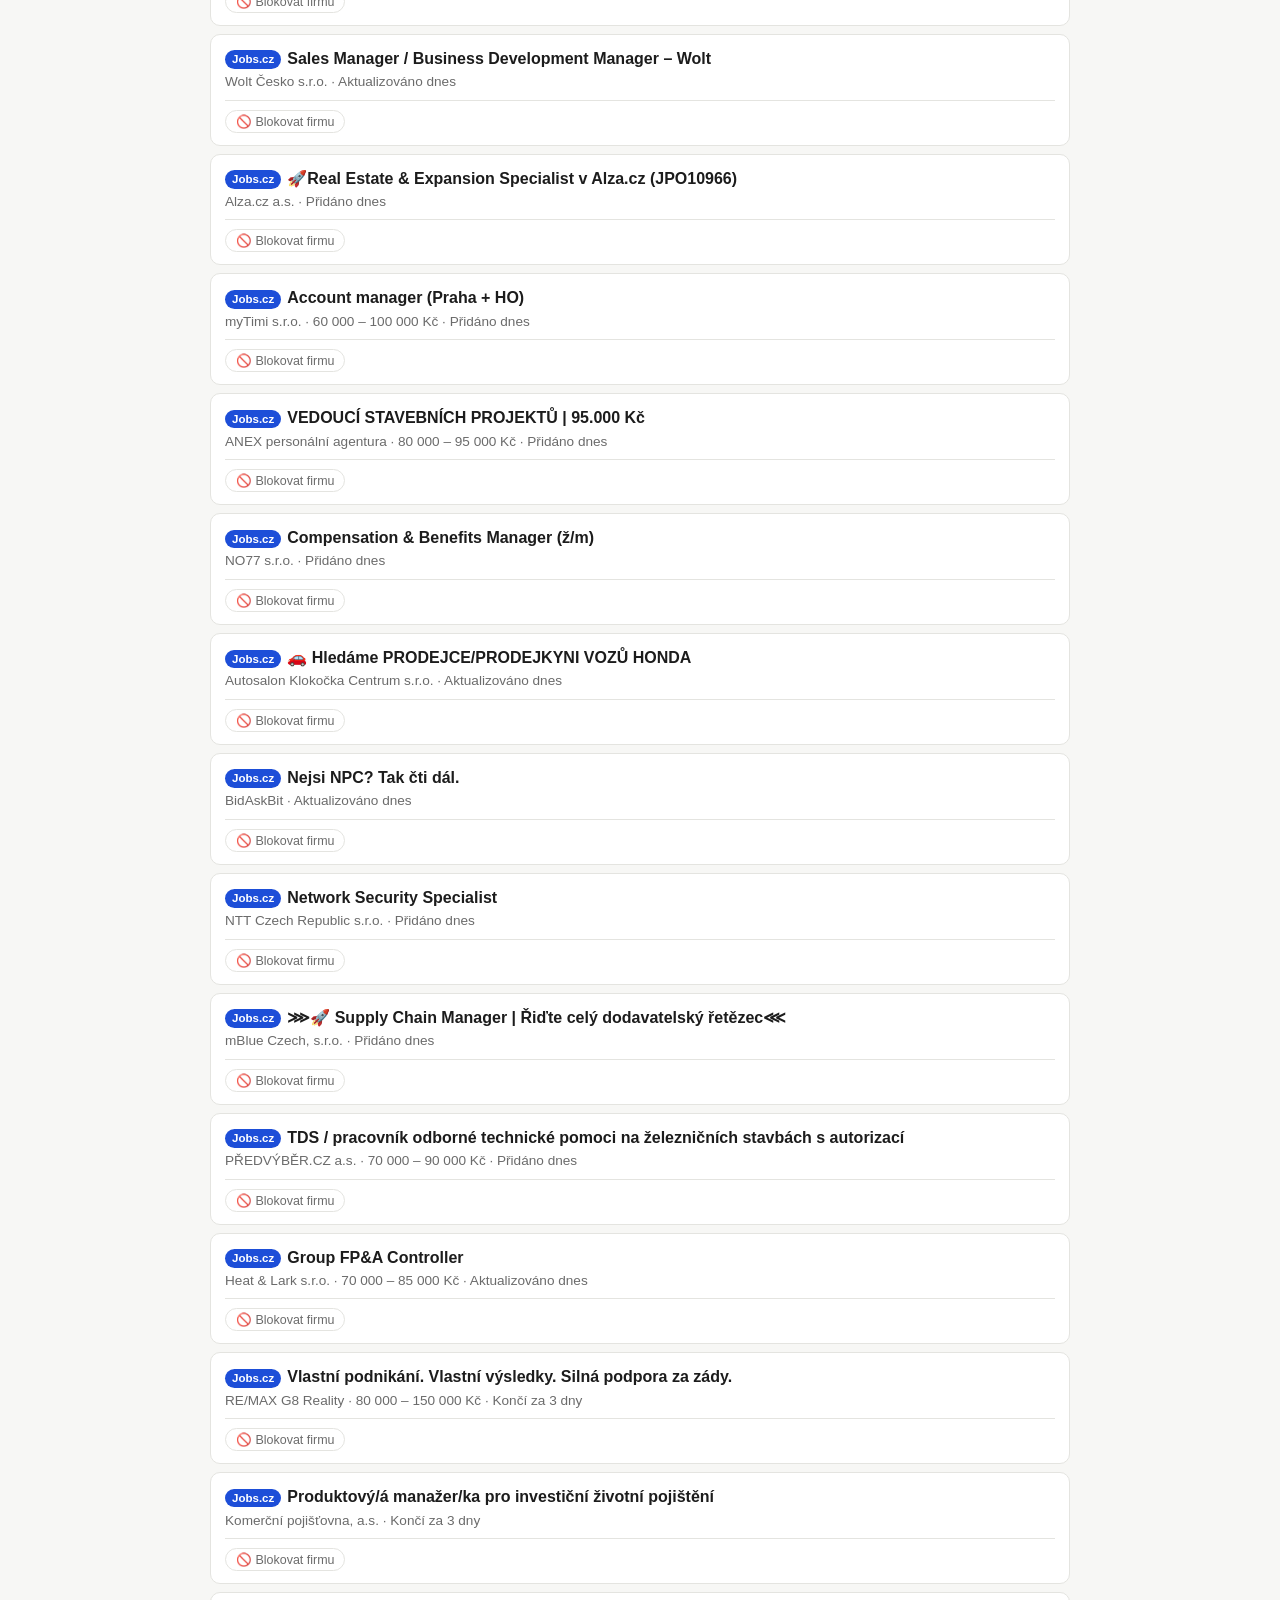
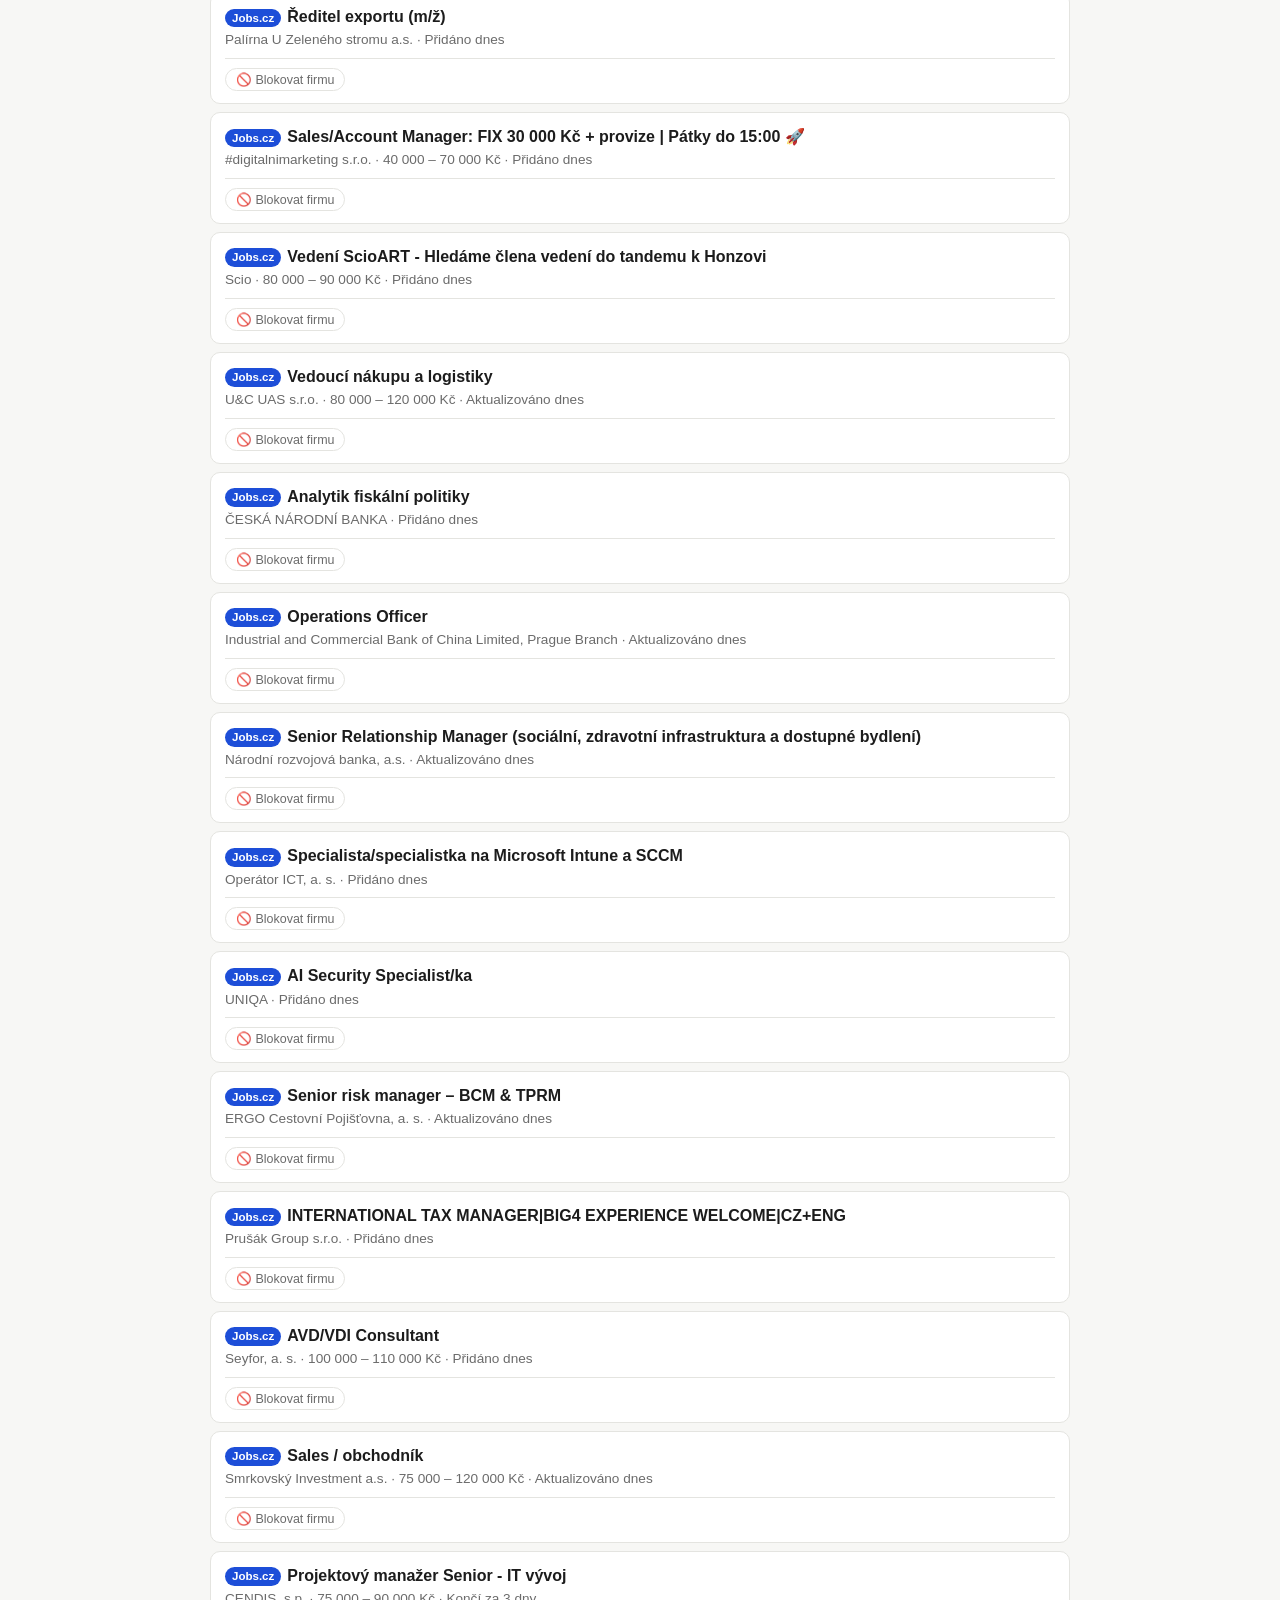
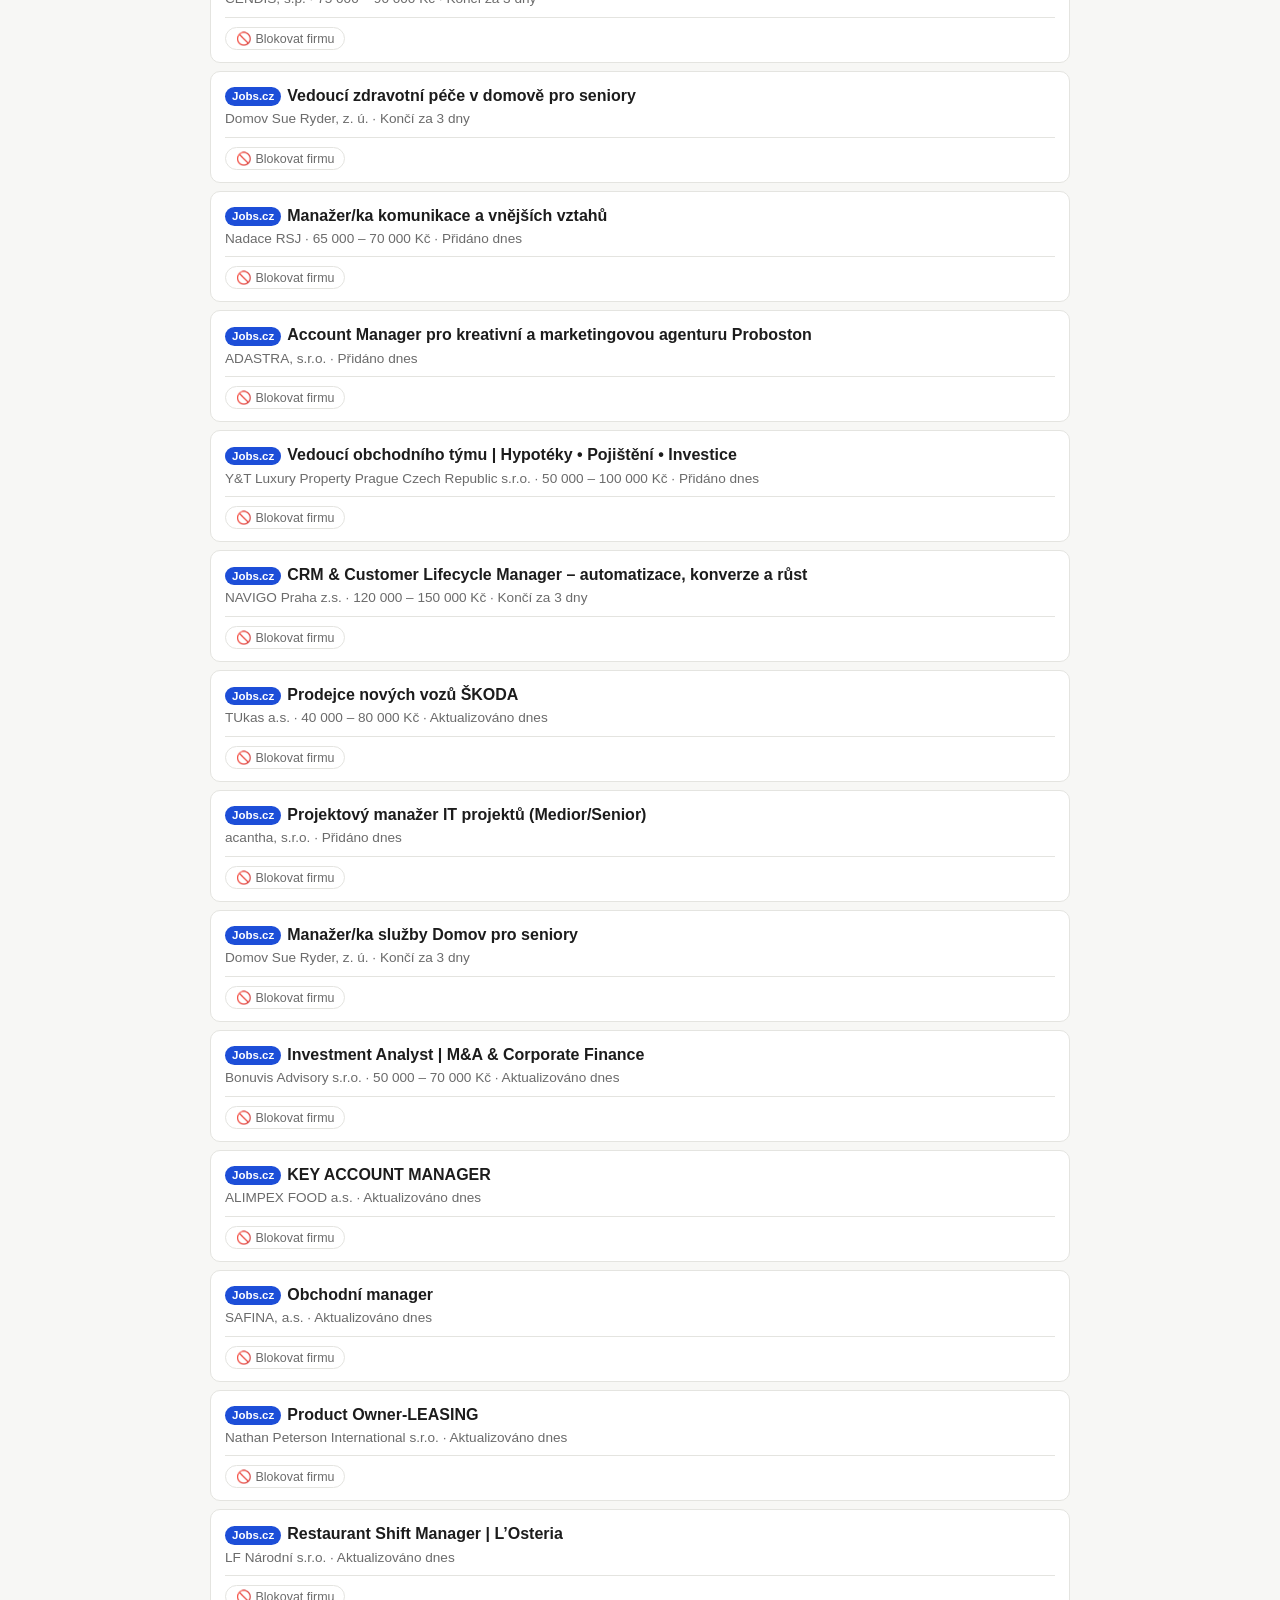
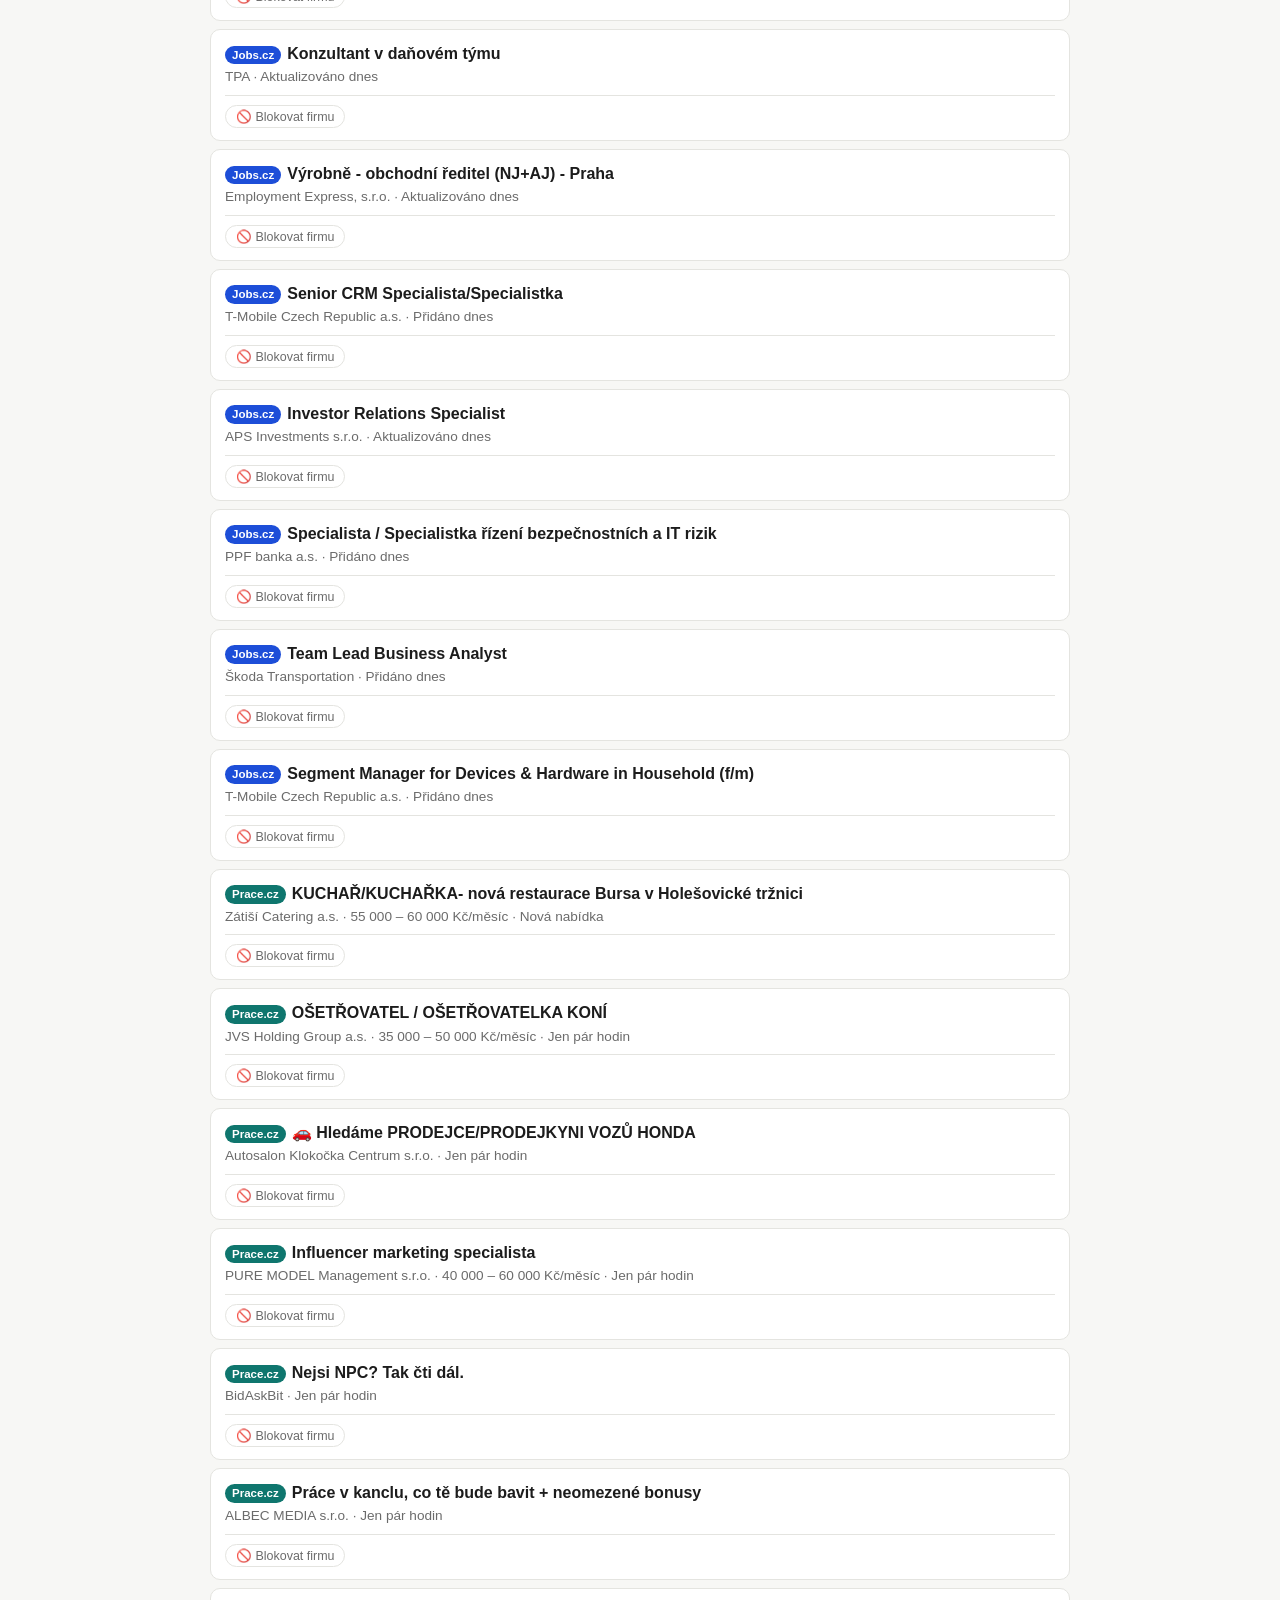
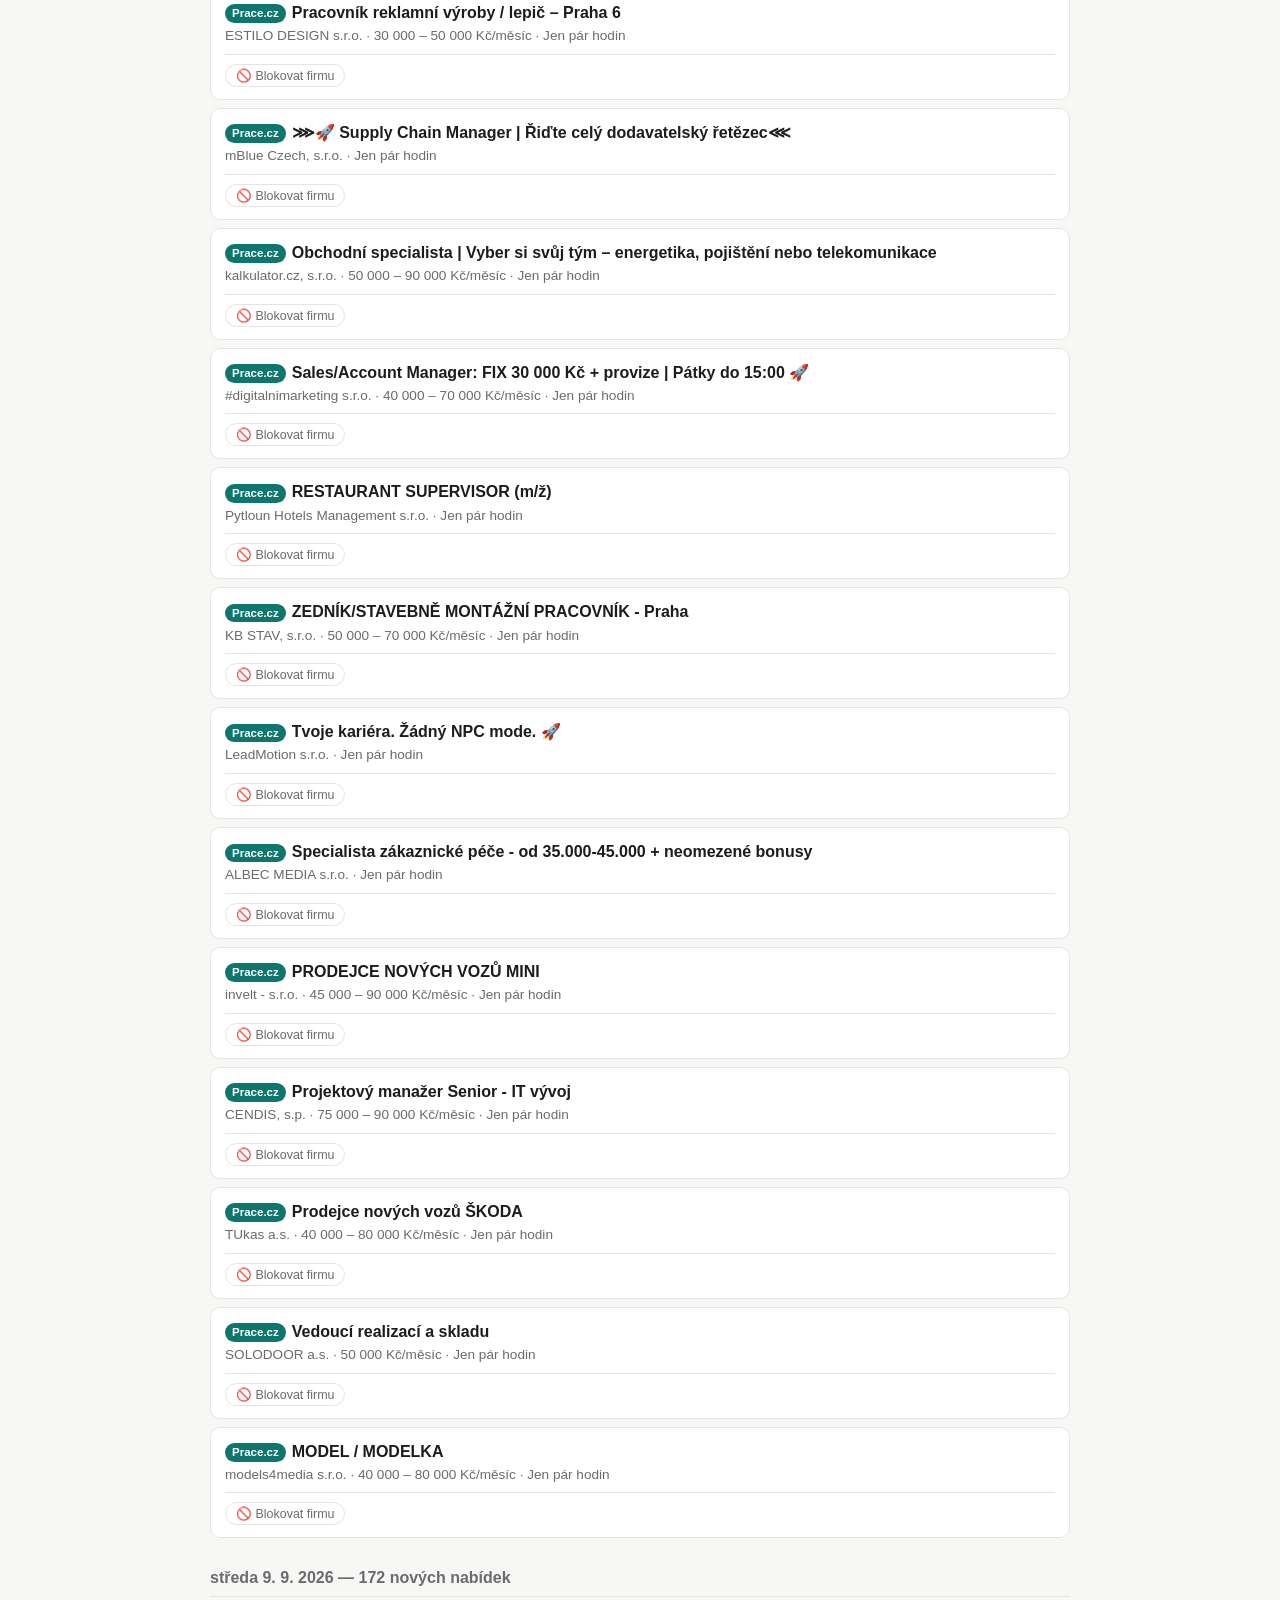
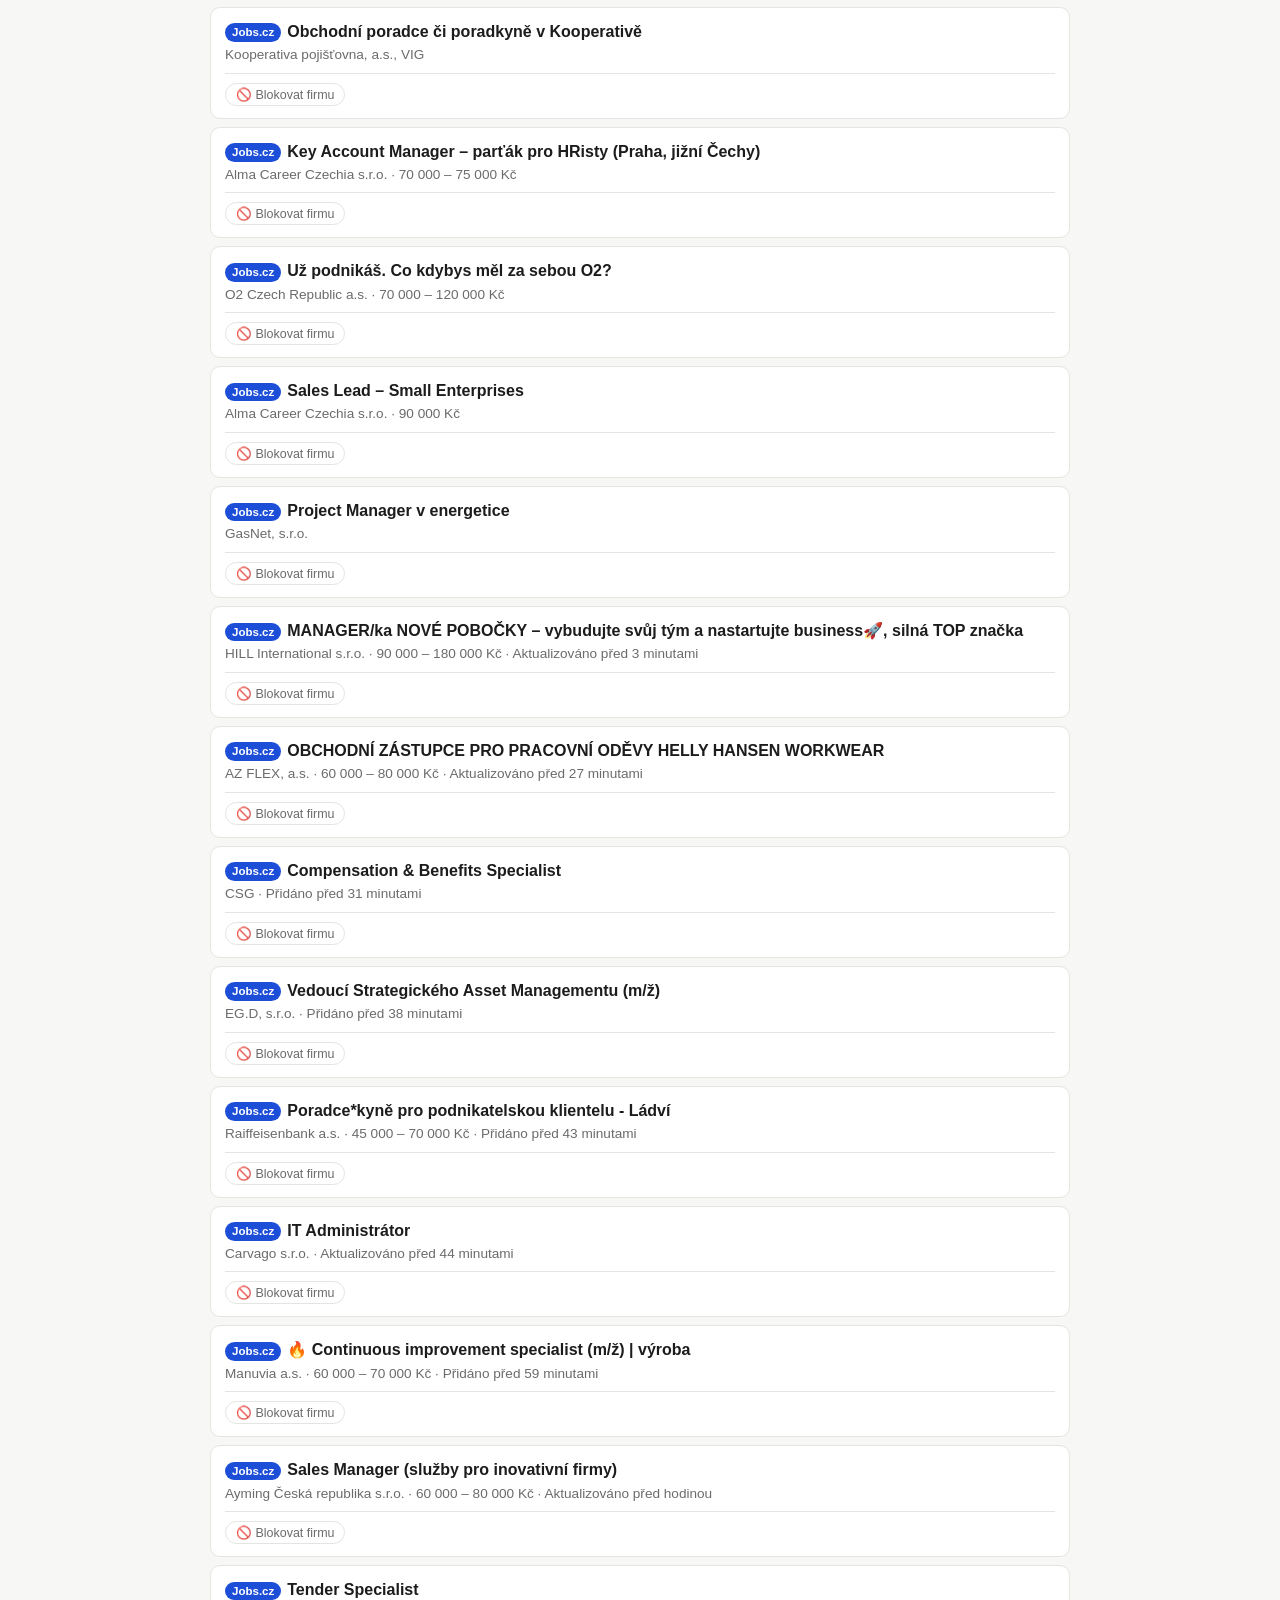
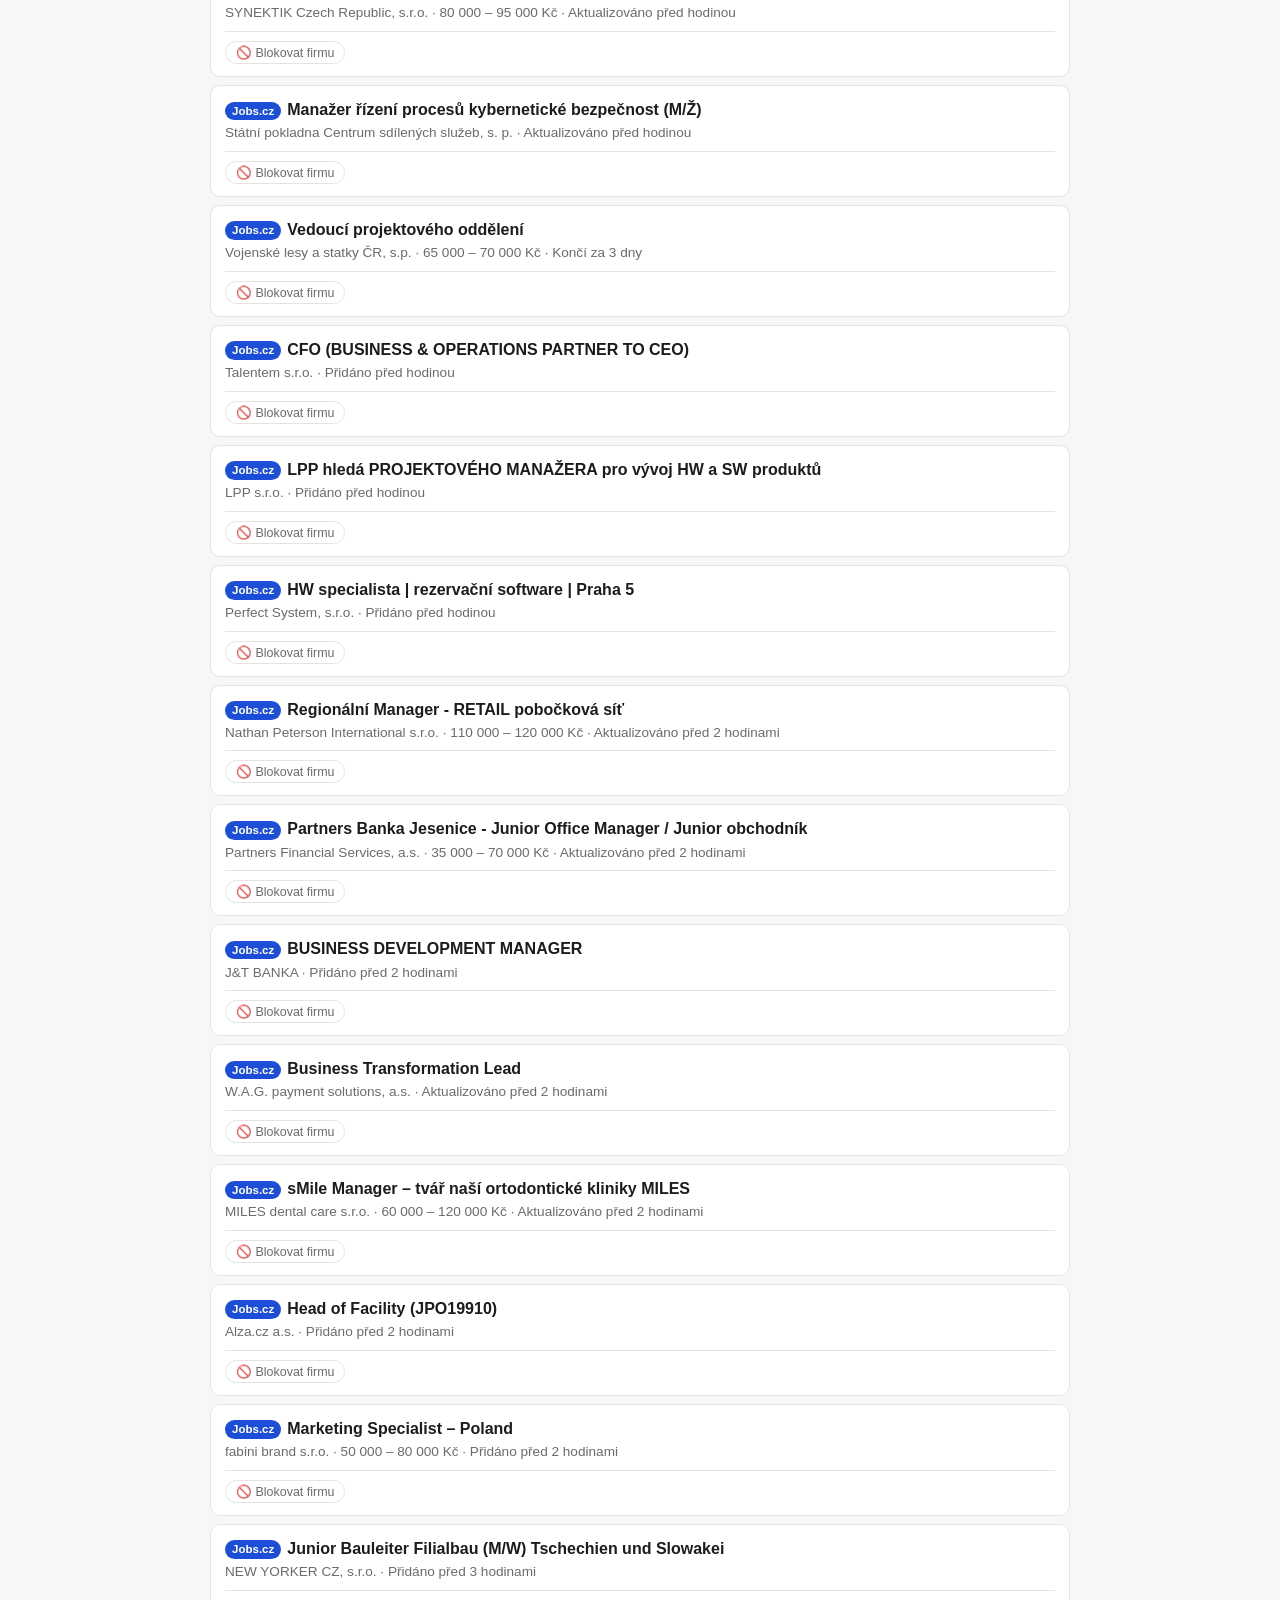
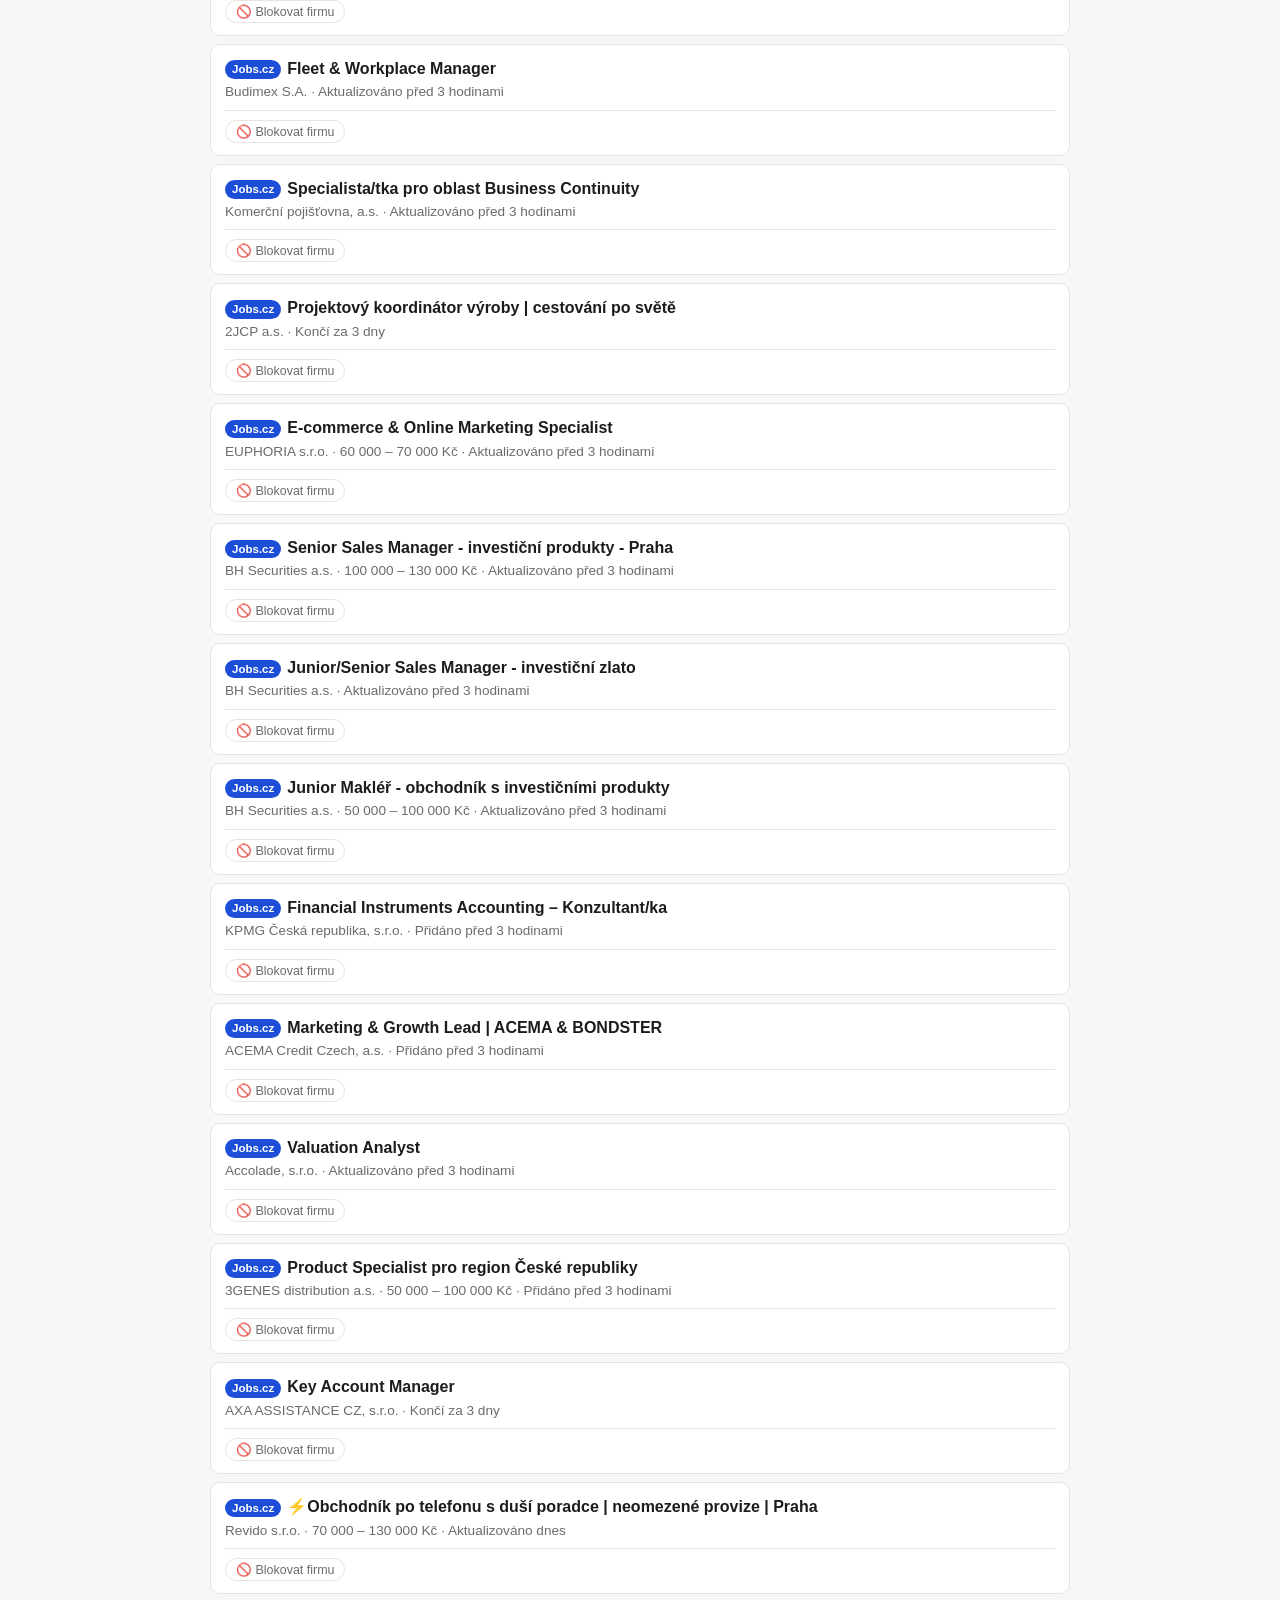
==== commit 59ba16b1: "Remove LinkedIn integration entirely Guest/unauthenticated LinkedIn search doesn't filter by locatio" ====
--- a/site/index.html
+++ b/site/index.html
@@ -25,7 +25,7 @@
 
 <footer class="muted">
   <p>
-    Zdroj: jobs.cz, prace.cz a LinkedIn podle filtrů v <code>config/settings.yaml</code>.
+    Zdroj: jobs.cz a prace.cz podle filtrů v <code>config/settings.yaml</code>.
     Firmu nebo klíčové slovo v pozici, které nechceš vidět, přidej do <code>config/blacklist.txt</code>.
   </p>
 </footer>
--- a/site/style.css
+++ b/site/style.css
@@ -7,7 +7,6 @@
   --accent: #b45309;
   --badge-jobscz: #1d4ed8;
   --badge-pracecz: #0f766e;
-  --badge-linkedin: #0a66c2;
   --warn-bg: #fef3c7;
   --warn-text: #92400e;
 }
@@ -22,7 +21,6 @@
     --accent: #f59e0b;
     --badge-jobscz: #60a5fa;
     --badge-pracecz: #2dd4bf;
-    --badge-linkedin: #4098d7;
     --warn-bg: #3f2d05;
     --warn-text: #fcd34d;
   }
@@ -189,7 +187,6 @@
 
 .badge-jobscz { background: var(--badge-jobscz); }
 .badge-pracecz { background: var(--badge-pracecz); }
-.badge-linkedin { background: var(--badge-linkedin); }
 
 .empty {
   color: var(--muted);
